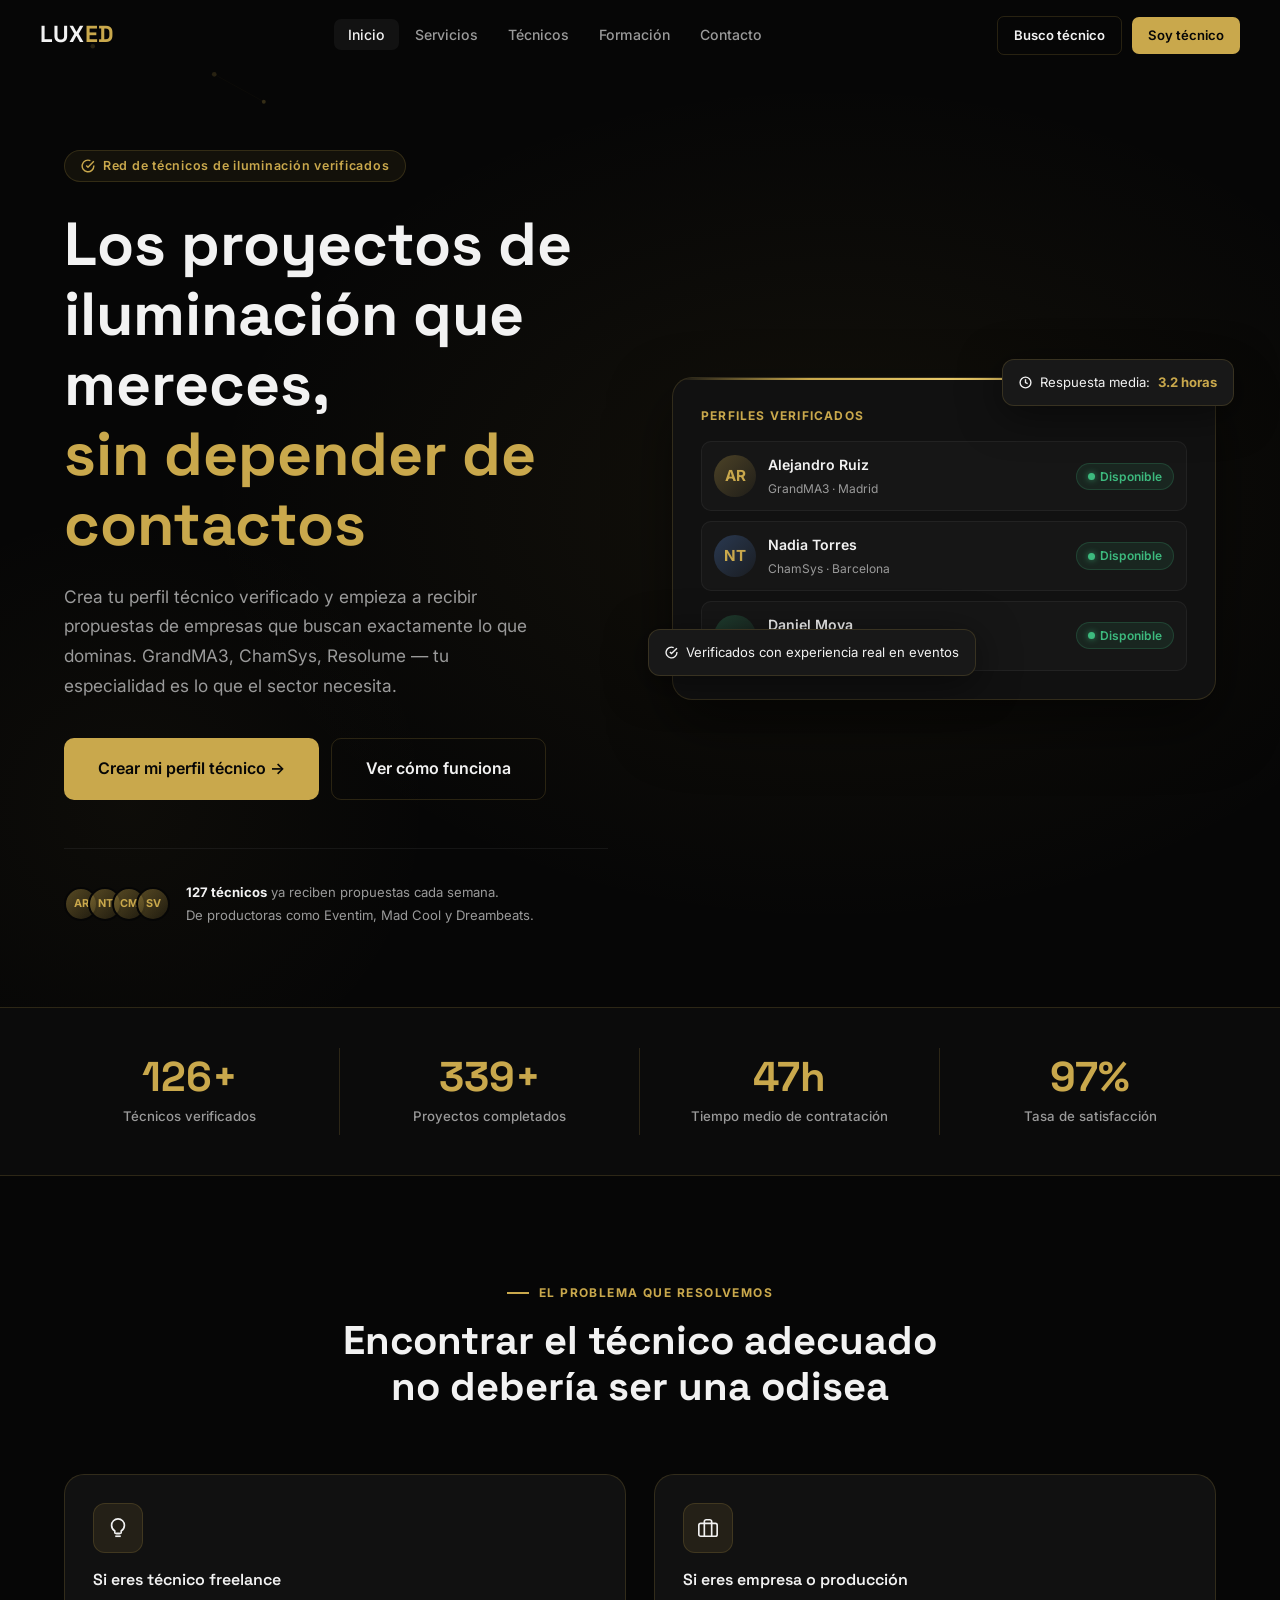
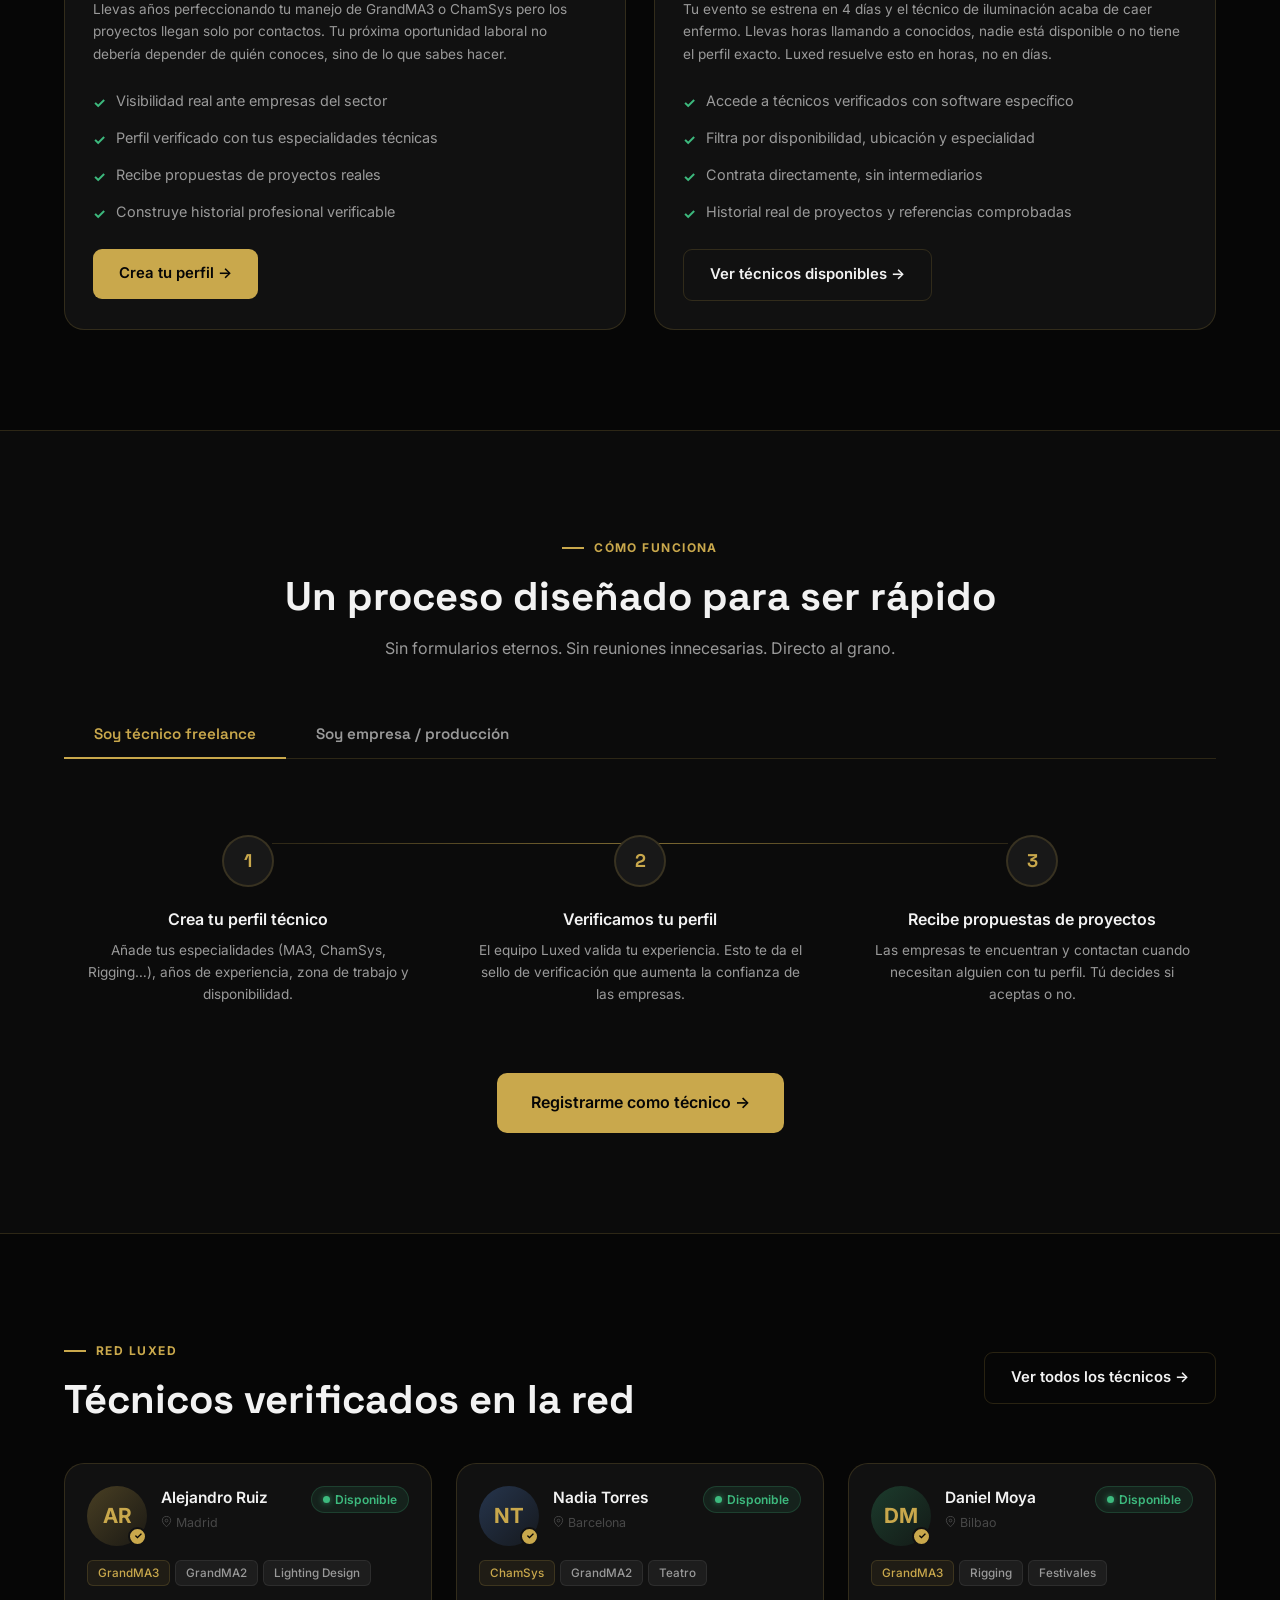
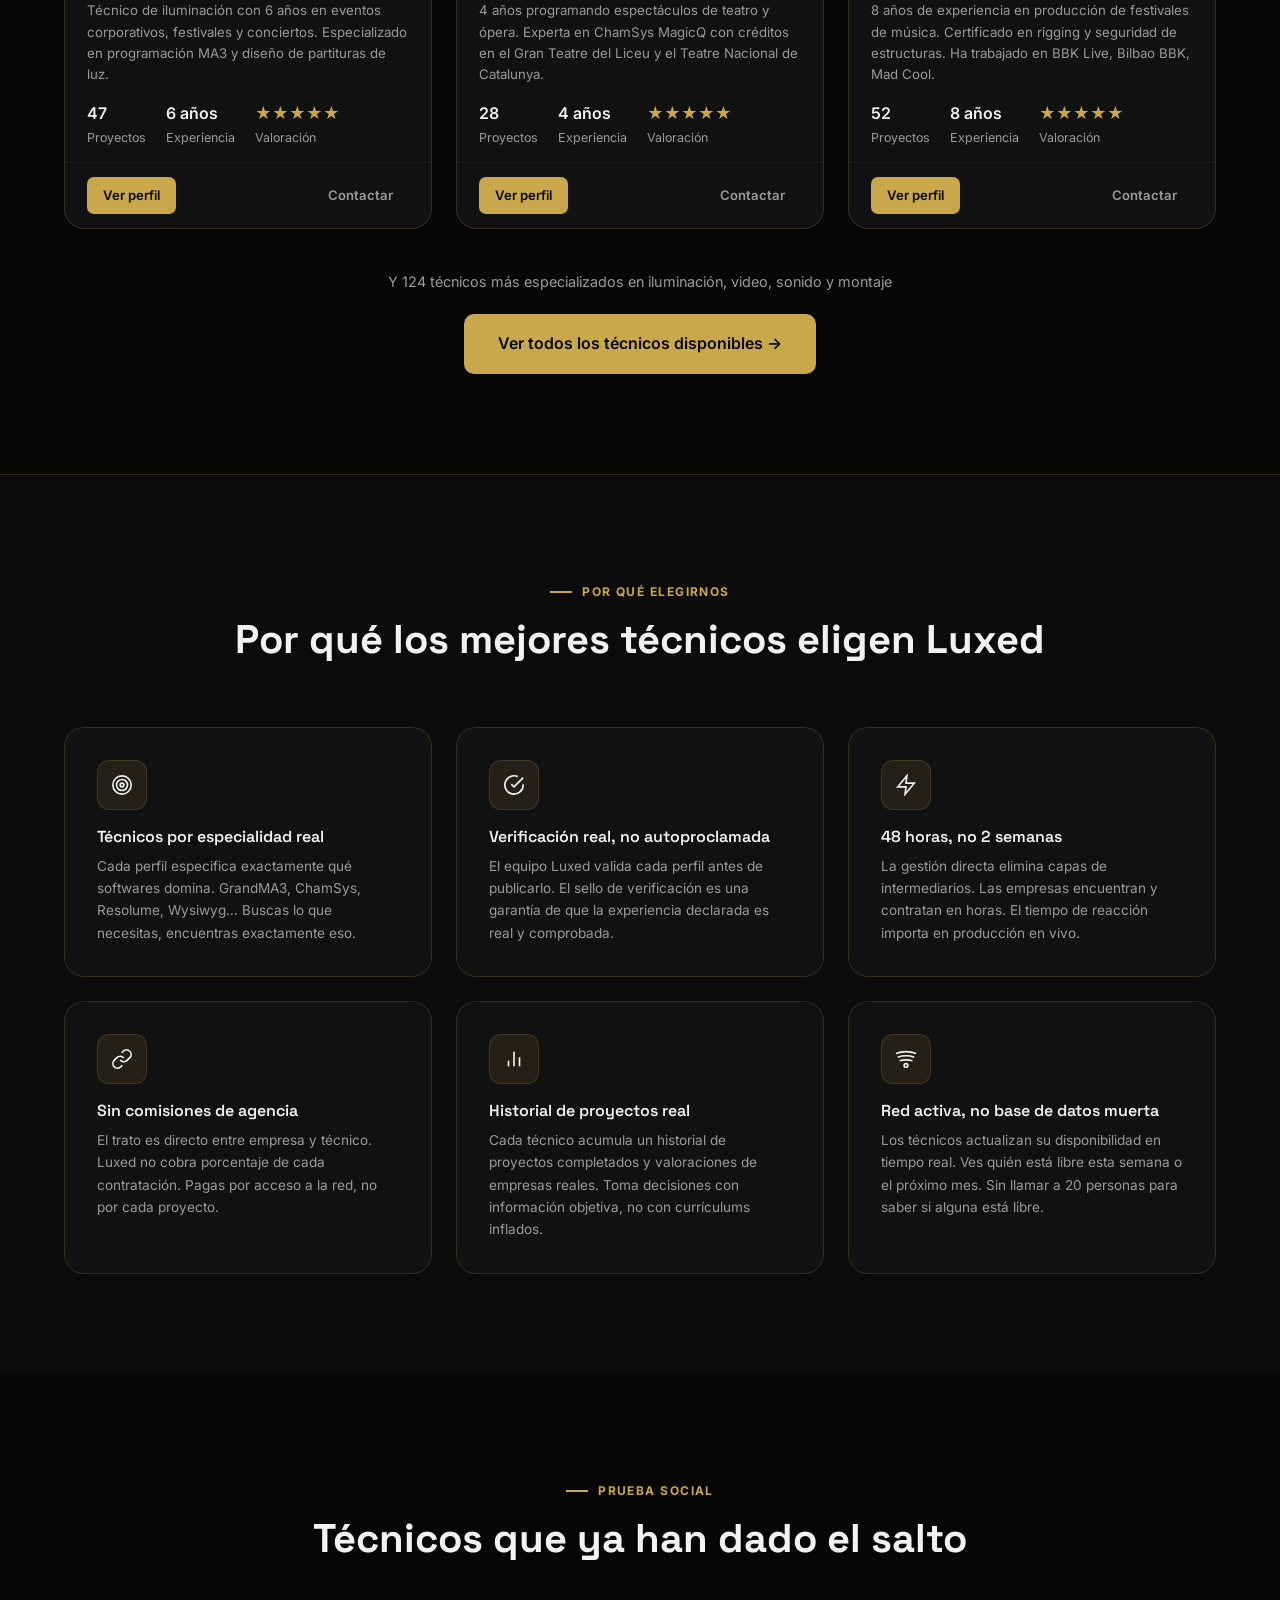
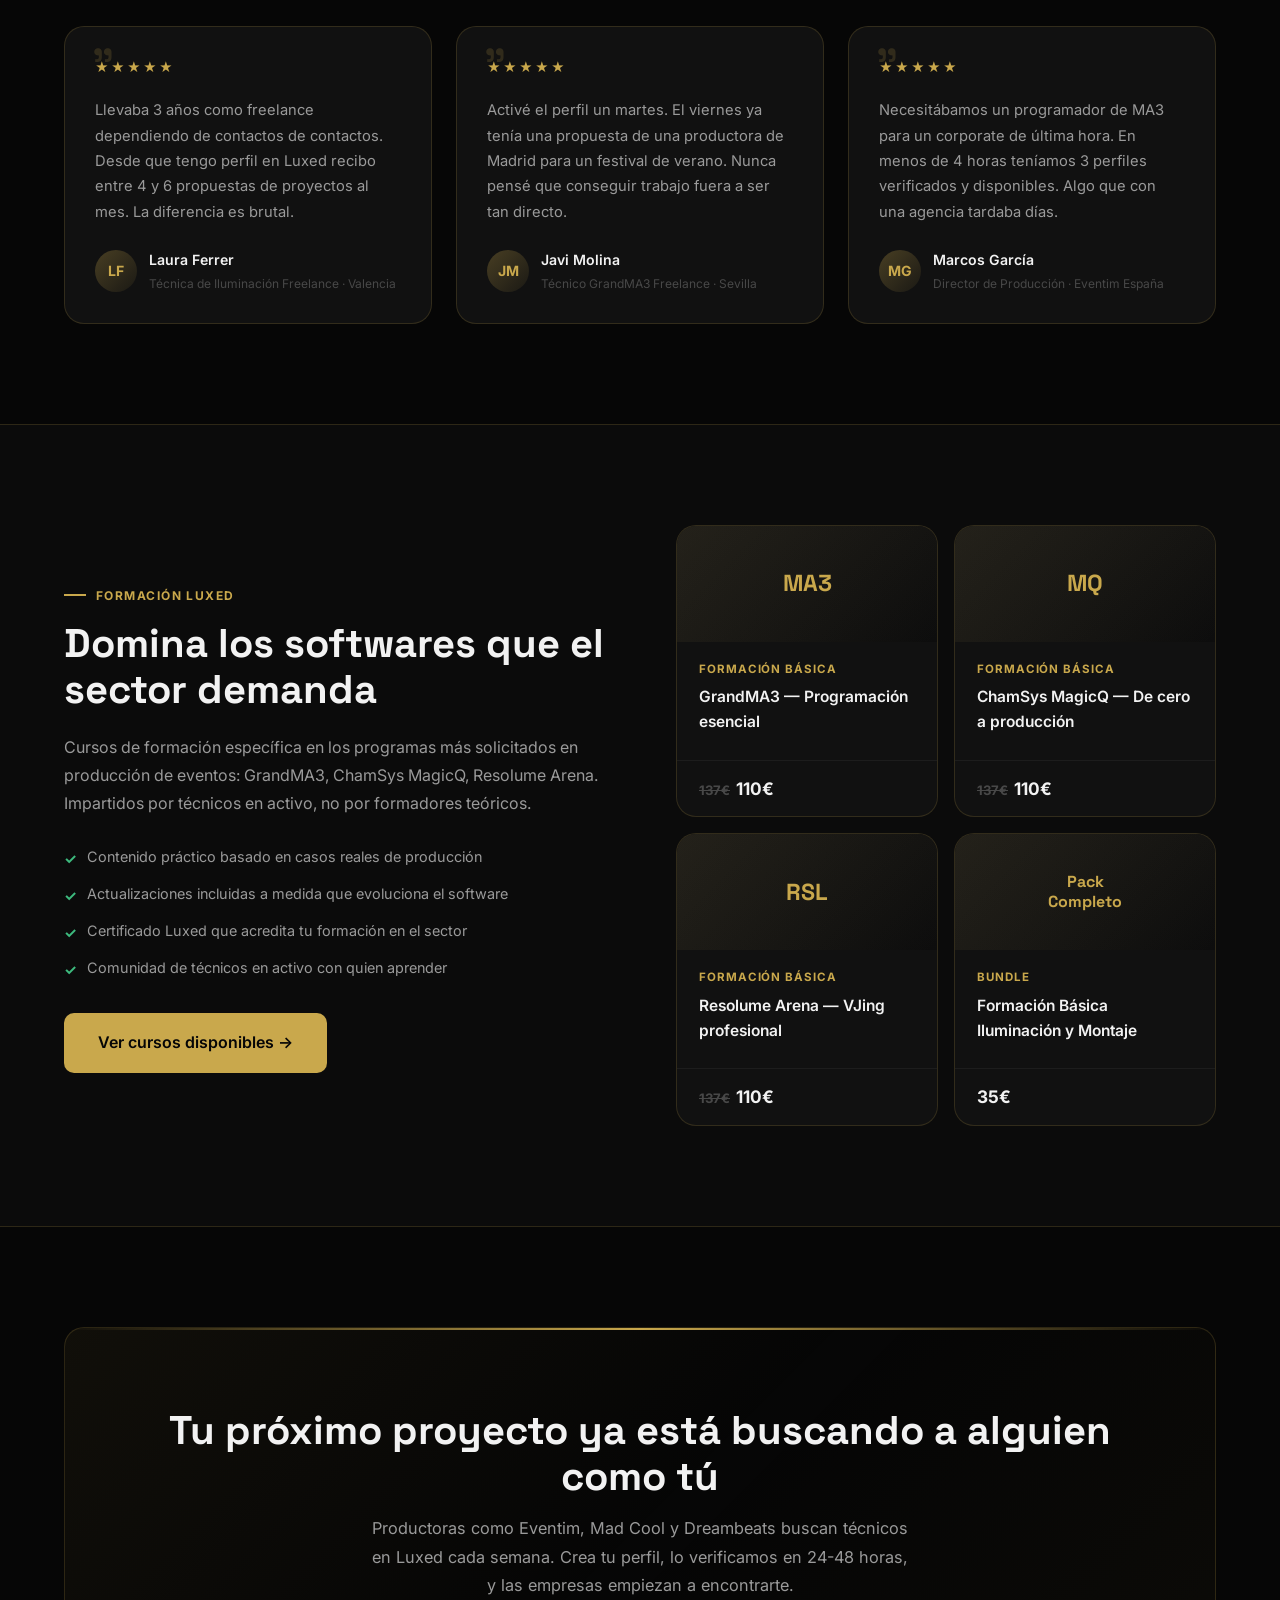
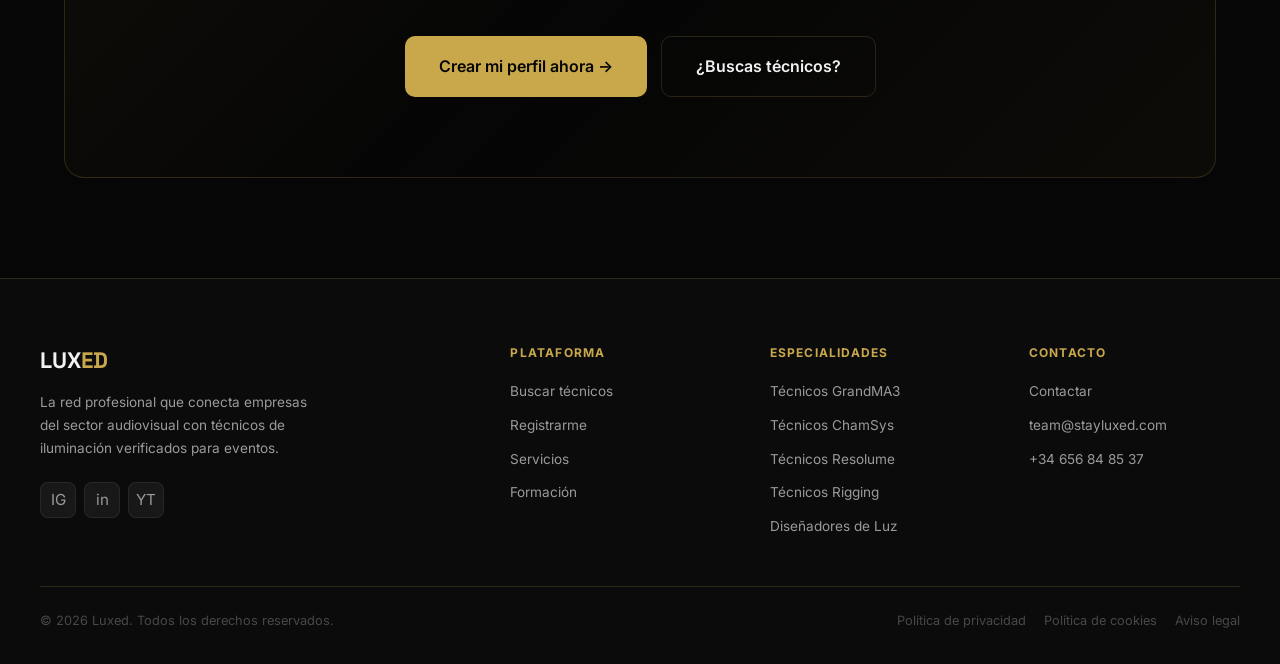
==== index.html @ 5030aaf1 "Add files via upload" ====
<!DOCTYPE html>
<html lang="es">
<head>
  <meta charset="UTF-8">
  <meta name="viewport" content="width=device-width, initial-scale=1.0">
  <title>Luxed — Red de Técnicos de Iluminación Verificados para Eventos</title>
  <meta name="description" content="Conectamos empresas del sector audiovisual con técnicos de iluminación verificados. Contratación directa, sin intermediarios, en menos de 48 horas.">
  <meta name="keywords" content="técnicos iluminación eventos, contratación técnicos audiovisuales, red técnicos freelance, producción técnica eventos, GrandMA3, ChamSys, Resolume">
  <link rel="preconnect" href="https://fonts.googleapis.com">
  <link rel="preconnect" href="https://fonts.gstatic.com" crossorigin>
  <link href="https://fonts.googleapis.com/css2?family=Inter:wght@400;500;600&family=Space+Grotesk:wght@500;600;700&display=swap" rel="stylesheet">
  <link rel="stylesheet" href="css/main.css">
</head>
<body>

<!-- ═══ NAV ═══════════════════════════════════════════════ -->
<nav class="nav" role="navigation" aria-label="Navegación principal">
  <div class="nav-inner">
    <a href="index.html" class="nav-logo">LUX<span>ED</span></a>
    <ul class="nav-links">
      <li><a href="index.html">Inicio</a></li>
      <li><a href="servicios.html">Servicios</a></li>
      <li><a href="tecnicos.html">Técnicos</a></li>
      <li><a href="formacion.html">Formación</a></li>
      <li><a href="contacto.html">Contacto</a></li>
    </ul>
    <div class="nav-actions">
      <a href="tecnicos.html" class="btn btn-outline btn-sm">Busco técnico</a>
      <a href="registro.html" class="btn btn-primary btn-sm">Soy técnico</a>
    </div>
    <button class="nav-mobile-btn" aria-label="Abrir menú" aria-expanded="false">
      <span></span><span></span><span></span>
    </button>
  </div>
  <div class="nav-mobile" role="dialog" aria-label="Menú móvil">
    <ul>
      <li><a href="index.html">Inicio</a></li>
      <li><a href="servicios.html">Servicios</a></li>
      <li><a href="tecnicos.html">Técnicos</a></li>
      <li><a href="formacion.html">Formación</a></li>
      <li><a href="contacto.html">Contacto</a></li>
    </ul>
    <div class="nav-mobile-actions">
      <a href="tecnicos.html" class="btn btn-outline">Busco técnico</a>
      <a href="registro.html" class="btn btn-primary">Soy técnico</a>
    </div>
  </div>
</nav>

<!-- ═══ HERO ═══════════════════════════════════════════════ -->
<section class="hero" aria-label="Presentación">
  <div class="hero-bg"></div>
  <canvas id="hero-canvas" aria-hidden="true"></canvas>

  <div class="hero-content">
    <!-- Left -->
    <div class="hero-left">
      <div class="hero-eyebrow">
        <svg width="14" height="14" viewBox="0 0 24 24" fill="none" stroke="currentColor" stroke-width="2.5" aria-hidden="true"><path d="M22 11.08V12a10 10 0 1 1-5.93-9.14"/><polyline points="22 4 12 14.01 9 11.01"/></svg>
        Red de técnicos de iluminación verificados
      </div>

      <h1 class="hero-title">
        Los proyectos de iluminación que mereces,<br><em>sin depender de contactos</em>
      </h1>

      <p class="hero-subtitle">
        Crea tu perfil técnico verificado y empieza a recibir propuestas de empresas que buscan exactamente lo que dominas. GrandMA3, ChamSys, Resolume — tu especialidad es lo que el sector necesita.
      </p>

      <div class="hero-ctas">
        <a href="registro.html" class="btn btn-primary btn-lg">Crear mi perfil técnico →</a>
        <a href="#como-funciona" class="btn btn-outline btn-lg">Ver cómo funciona</a>
      </div>

      <div class="hero-proof">
        <div class="hero-avatars">
          <div class="av">AR</div>
          <div class="av">NT</div>
          <div class="av">CM</div>
          <div class="av">SV</div>
        </div>
        <p class="hero-proof-text">
          <strong>127 técnicos</strong> ya reciben propuestas cada semana.<br>
          De productoras como Eventim, Mad Cool y Dreambeats.
        </p>
      </div>
    </div>

    <!-- Right -->
    <div class="hero-visual">
      <div class="hero-card">
        <div class="hero-card-title">Perfiles verificados</div>

        <div class="tech-mini">
          <div class="tech-mini-av av-gold">AR</div>
          <div class="tech-mini-info">
            <div class="tech-mini-name">Alejandro Ruiz</div>
            <div class="tech-mini-spec">GrandMA3 · Madrid</div>
          </div>
          <span class="badge badge-success"><span class="dot dot-green"></span>Disponible</span>
        </div>

        <div class="tech-mini">
          <div class="tech-mini-av av-blue">NT</div>
          <div class="tech-mini-info">
            <div class="tech-mini-name">Nadia Torres</div>
            <div class="tech-mini-spec">ChamSys · Barcelona</div>
          </div>
          <span class="badge badge-success"><span class="dot dot-green"></span>Disponible</span>
        </div>

        <div class="tech-mini">
          <div class="tech-mini-av av-green">DM</div>
          <div class="tech-mini-info">
            <div class="tech-mini-name">Daniel Moya</div>
            <div class="tech-mini-spec">MA3 · Rigging · Bilbao</div>
          </div>
          <span class="badge badge-success"><span class="dot dot-green"></span>Disponible</span>
        </div>
      </div>

      <div class="hero-floating hero-floating-1">
        <svg width="13" height="13" viewBox="0 0 24 24" fill="none" stroke="currentColor" stroke-width="2.5" aria-hidden="true"><circle cx="12" cy="12" r="10"/><polyline points="12 6 12 12 16 14"/></svg>
        Respuesta media: <strong style="color:var(--gold)">3.2 horas</strong>
      </div>
      <div class="hero-floating hero-floating-2">
        <svg width="13" height="13" viewBox="0 0 24 24" fill="none" stroke="currentColor" stroke-width="2.5" aria-hidden="true"><path d="M22 11.08V12a10 10 0 1 1-5.93-9.14"/><polyline points="22 4 12 14.01 9 11.01"/></svg>
        Verificados con experiencia real en eventos
      </div>
    </div>
  </div>
</section>

<!-- ═══ STATS ══════════════════════════════════════════════ -->
<section class="stats-bar" aria-label="Métricas">
  <div class="stats-grid">
    <div class="stat-item fade-up">
      <div class="stat-number" data-target="127" data-suffix="+">0</div>
      <div class="stat-label">Técnicos verificados</div>
    </div>
    <div class="stat-item fade-up fade-up-d1">
      <div class="stat-number" data-target="340" data-suffix="+">0</div>
      <div class="stat-label">Proyectos completados</div>
    </div>
    <div class="stat-item fade-up fade-up-d2">
      <div class="stat-number" data-target="48" data-suffix="h">0</div>
      <div class="stat-label">Tiempo medio de contratación</div>
    </div>
    <div class="stat-item fade-up fade-up-d3">
      <div class="stat-number" data-target="98" data-suffix="%">0</div>
      <div class="stat-label">Tasa de satisfacción</div>
    </div>
  </div>
</section>

<!-- ═══ PROBLEMA / SOLUCIÓN ════════════════════════════════ -->
<section class="section" aria-labelledby="problema-title">
  <div class="container">
    <div class="text-center mb-64 fade-up">
      <div class="section-label">El problema que resolvemos</div>
      <h2 id="problema-title">Encontrar el técnico adecuado<br>no debería ser una odisea</h2>
    </div>

    <div class="grid-2">
      <div class="card fade-up">
        <div class="feature-icon"><svg width="22" height="22" viewBox="0 0 24 24" fill="none" stroke="currentColor" stroke-width="1.8" aria-hidden="true"><path d="M12 2a7 7 0 0 1 7 7c0 2.6-1.4 4.9-3.5 6.2V17a1 1 0 0 1-1 1h-5a1 1 0 0 1-1-1v-1.8C6.4 13.9 5 11.6 5 9a7 7 0 0 1 7-7z"/><line x1="9" y1="21" x2="15" y2="21"/><line x1="10" y1="18" x2="14" y2="18"/></svg></div>
        <h3 class="feature-title">Si eres técnico freelance</h3>
        <p class="feature-desc">Llevas años perfeccionando tu manejo de GrandMA3 o ChamSys pero los proyectos llegan solo por contactos. Tu próxima oportunidad laboral no debería depender de quién conoces, sino de lo que sabes hacer.</p>
        <div style="margin-top: 24px;">
          <ul class="list-check">
            <li>Visibilidad real ante empresas del sector</li>
            <li>Perfil verificado con tus especialidades técnicas</li>
            <li>Recibe propuestas de proyectos reales</li>
            <li>Construye historial profesional verificable</li>
          </ul>
        </div>
        <a href="registro.html" class="btn btn-primary mt-24">Crea tu perfil →</a>
      </div>

      <div class="card fade-up fade-up-d2">
        <div class="feature-icon"><svg width="22" height="22" viewBox="0 0 24 24" fill="none" stroke="currentColor" stroke-width="1.8" aria-hidden="true"><rect x="2" y="7" width="20" height="14" rx="2"/><path d="M16 21V5a2 2 0 0 0-2-2h-4a2 2 0 0 0-2 2v16"/></svg></div>
        <h3 class="feature-title">Si eres empresa o producción</h3>
        <p class="feature-desc">Tu evento se estrena en 4 días y el técnico de iluminación acaba de caer enfermo. Llevas horas llamando a conocidos, nadie está disponible o no tiene el perfil exacto. Luxed resuelve esto en horas, no en días.</p>
        <div style="margin-top: 24px;">
          <ul class="list-check">
            <li>Accede a técnicos verificados con software específico</li>
            <li>Filtra por disponibilidad, ubicación y especialidad</li>
            <li>Contrata directamente, sin intermediarios</li>
            <li>Historial real de proyectos y referencias comprobadas</li>
          </ul>
        </div>
        <a href="tecnicos.html" class="btn btn-outline mt-24">Ver técnicos disponibles →</a>
      </div>
    </div>
  </div>
</section>

<!-- ═══ HOW IT WORKS ════════════════════════════════════════ -->
<section id="como-funciona" class="section" style="background: var(--bg-2); border-top: 1px solid var(--gold-border); border-bottom: 1px solid var(--gold-border);" aria-labelledby="how-title">
  <div class="container">
    <div class="text-center mb-48 fade-up">
      <div class="section-label">Cómo funciona</div>
      <h2 id="how-title">Un proceso diseñado para ser rápido</h2>
      <p style="max-width: 520px; margin: 14px auto 0;">Sin formularios eternos. Sin reuniones innecesarias. Directo al grano.</p>
    </div>

    <div data-tabs>
      <div class="tabs-row">
        <button class="tab-btn active" data-tab="tecnico">Soy técnico freelance</button>
        <button class="tab-btn" data-tab="empresa">Soy empresa / producción</button>
      </div>

      <div class="tab-panel" data-panel="empresa">
        <div class="steps">
          <div class="step fade-up">
            <div class="step-num">1</div>
            <div class="step-title">Describe tu proyecto</div>
            <p class="step-desc">Indica qué tipo de evento, fechas, softwares necesarios y ubicación. Tardas menos de 3 minutos.</p>
          </div>
          <div class="step fade-up fade-up-d1">
            <div class="step-num">2</div>
            <div class="step-title">Recibe perfiles verificados</div>
            <p class="step-desc">Te mostramos técnicos disponibles que encajan exactamente. Ves su historial, especialidades y referencias reales.</p>
          </div>
          <div class="step fade-up fade-up-d2">
            <div class="step-num">3</div>
            <div class="step-title">Contrata directamente</div>
            <p class="step-desc">Contactas directamente con el técnico. Sin comisiones ocultas, sin agencia de por medio. Acuerdo 100% entre partes.</p>
          </div>
        </div>
        <div class="text-center mt-40">
          <a href="tecnicos.html" class="btn btn-primary btn-lg">Buscar técnicos ahora →</a>
        </div>
      </div>

      <div class="tab-panel active" data-panel="tecnico">
        <div class="steps">
          <div class="step fade-up">
            <div class="step-num">1</div>
            <div class="step-title">Crea tu perfil técnico</div>
            <p class="step-desc">Añade tus especialidades (MA3, ChamSys, Rigging…), años de experiencia, zona de trabajo y disponibilidad.</p>
          </div>
          <div class="step fade-up fade-up-d1">
            <div class="step-num">2</div>
            <div class="step-title">Verificamos tu perfil</div>
            <p class="step-desc">El equipo Luxed valida tu experiencia. Esto te da el sello de verificación que aumenta la confianza de las empresas.</p>
          </div>
          <div class="step fade-up fade-up-d2">
            <div class="step-num">3</div>
            <div class="step-title">Recibe propuestas de proyectos</div>
            <p class="step-desc">Las empresas te encuentran y contactan cuando necesitan alguien con tu perfil. Tú decides si aceptas o no.</p>
          </div>
        </div>
        <div class="text-center mt-40">
          <a href="registro.html" class="btn btn-primary btn-lg">Registrarme como técnico →</a>
        </div>
      </div>
    </div>
  </div>
</section>

<!-- ═══ TÉCNICOS DESTACADOS ════════════════════════════════ -->
<section class="section" aria-labelledby="tecnicos-title">
  <div class="container">
    <div class="flex-between mb-40 fade-up" style="flex-wrap: wrap; gap: 16px;">
      <div>
        <div class="section-label">Red Luxed</div>
        <h2 id="tecnicos-title">Técnicos verificados en la red</h2>
      </div>
      <a href="tecnicos.html" class="btn btn-outline">Ver todos los técnicos →</a>
    </div>

    <div class="tech-cards-grid">

      <!-- Card 1 -->
      <article class="tech-card fade-up" data-tech-card data-name="Alejandro Ruiz" data-skills="grandma3 grandma2 iluminación" data-avail="disponible" data-location="madrid">
        <div class="tech-card-head">
          <div class="tech-av tech-av-gold">
            AR
            <span class="verified" title="Verificado por Luxed">✓</span>
          </div>
          <div class="tech-meta">
            <div class="tech-name">Alejandro Ruiz</div>
            <div class="tech-location"><svg width="11" height="11" viewBox="0 0 24 24" fill="none" stroke="currentColor" stroke-width="2" aria-hidden="true"><path d="M21 10c0 7-9 13-9 13s-9-6-9-13a9 9 0 0 1 18 0z"/><circle cx="12" cy="10" r="3"/></svg> Madrid</div>
          </div>
          <span class="badge badge-success"><span class="dot dot-green"></span>Disponible</span>
        </div>
        <div class="tech-card-body">
          <div class="tech-tags">
            <span class="tag tag-gold">GrandMA3</span>
            <span class="tag">GrandMA2</span>
            <span class="tag">Lighting Design</span>
          </div>
          <p class="tech-bio">Técnico de iluminación con 6 años en eventos corporativos, festivales y conciertos. Especializado en programación MA3 y diseño de partituras de luz.</p>
          <div class="tech-stats">
            <div class="tstat"><strong>47</strong>Proyectos</div>
            <div class="tstat"><strong>6 años</strong>Experiencia</div>
            <div class="tstat">
              <strong style="display:flex; align-items:center; gap:3px; color: var(--gold)">
                ★★★★★
              </strong>
              Valoración
            </div>
          </div>
        </div>
        <div class="tech-card-foot">
          <a href="tecnicos.html#perfil-alejandro" class="btn btn-primary btn-sm">Ver perfil</a>
          <a href="contacto.html" class="btn btn-ghost btn-sm">Contactar</a>
        </div>
      </article>

      <!-- Card 2 -->
      <article class="tech-card fade-up fade-up-d1" data-tech-card data-name="Nadia Torres" data-skills="chamsys grandma2 programación" data-avail="disponible" data-location="barcelona">
        <div class="tech-card-head">
          <div class="tech-av tech-av-blue">
            NT
            <span class="verified" title="Verificado por Luxed">✓</span>
          </div>
          <div class="tech-meta">
            <div class="tech-name">Nadia Torres</div>
            <div class="tech-location"><svg width="11" height="11" viewBox="0 0 24 24" fill="none" stroke="currentColor" stroke-width="2" aria-hidden="true"><path d="M21 10c0 7-9 13-9 13s-9-6-9-13a9 9 0 0 1 18 0z"/><circle cx="12" cy="10" r="3"/></svg> Barcelona</div>
          </div>
          <span class="badge badge-success"><span class="dot dot-green"></span>Disponible</span>
        </div>
        <div class="tech-card-body">
          <div class="tech-tags">
            <span class="tag tag-gold">ChamSys</span>
            <span class="tag">GrandMA2</span>
            <span class="tag">Teatro</span>
          </div>
          <p class="tech-bio">4 años programando espectáculos de teatro y ópera. Experta en ChamSys MagicQ con créditos en el Gran Teatre del Liceu y el Teatre Nacional de Catalunya.</p>
          <div class="tech-stats">
            <div class="tstat"><strong>28</strong>Proyectos</div>
            <div class="tstat"><strong>4 años</strong>Experiencia</div>
            <div class="tstat"><strong style="color:var(--gold)">★★★★★</strong>Valoración</div>
          </div>
        </div>
        <div class="tech-card-foot">
          <a href="tecnicos.html" class="btn btn-primary btn-sm">Ver perfil</a>
          <a href="contacto.html" class="btn btn-ghost btn-sm">Contactar</a>
        </div>
      </article>

      <!-- Card 3 -->
      <article class="tech-card fade-up fade-up-d2" data-tech-card data-name="Daniel Moya" data-skills="grandma3 rigging estructuras" data-avail="disponible" data-location="bilbao">
        <div class="tech-card-head">
          <div class="tech-av tech-av-green">
            DM
            <span class="verified" title="Verificado por Luxed">✓</span>
          </div>
          <div class="tech-meta">
            <div class="tech-name">Daniel Moya</div>
            <div class="tech-location"><svg width="11" height="11" viewBox="0 0 24 24" fill="none" stroke="currentColor" stroke-width="2" aria-hidden="true"><path d="M21 10c0 7-9 13-9 13s-9-6-9-13a9 9 0 0 1 18 0z"/><circle cx="12" cy="10" r="3"/></svg> Bilbao</div>
          </div>
          <span class="badge badge-success"><span class="dot dot-green"></span>Disponible</span>
        </div>
        <div class="tech-card-body">
          <div class="tech-tags">
            <span class="tag tag-gold">GrandMA3</span>
            <span class="tag">Rigging</span>
            <span class="tag">Festivales</span>
          </div>
          <p class="tech-bio">8 años de experiencia en producción de festivales de música. Certificado en rigging y seguridad de estructuras. Ha trabajado en BBK Live, Bilbao BBK, Mad Cool.</p>
          <div class="tech-stats">
            <div class="tstat"><strong>52</strong>Proyectos</div>
            <div class="tstat"><strong>8 años</strong>Experiencia</div>
            <div class="tstat"><strong style="color:var(--gold)">★★★★★</strong>Valoración</div>
          </div>
        </div>
        <div class="tech-card-foot">
          <a href="tecnicos.html" class="btn btn-primary btn-sm">Ver perfil</a>
          <a href="contacto.html" class="btn btn-ghost btn-sm">Contactar</a>
        </div>
      </article>

    </div>

    <div class="text-center mt-40 fade-up">
      <p style="margin-bottom: 20px; font-size: 0.9rem;">Y 124 técnicos más especializados en iluminación, video, sonido y montaje</p>
      <a href="tecnicos.html" class="btn btn-primary btn-lg">Ver todos los técnicos disponibles →</a>
    </div>
  </div>
</section>

<!-- ═══ FEATURES / POR QUÉ LUXED ══════════════════════════ -->
<section class="section" style="background: var(--bg-2); border-top: 1px solid var(--gold-border);" aria-labelledby="features-title">
  <div class="container">
    <div class="text-center mb-64 fade-up">
      <div class="section-label">Por qué elegirnos</div>
      <h2 id="features-title">Por qué los mejores técnicos eligen Luxed</h2>
    </div>

    <div class="grid-3">
      <div class="feature-card fade-up">
        <div class="feature-icon"><svg width="22" height="22" viewBox="0 0 24 24" fill="none" stroke="currentColor" stroke-width="1.8" aria-hidden="true"><circle cx="12" cy="12" r="10"/><circle cx="12" cy="12" r="6"/><circle cx="12" cy="12" r="2"/></svg></div>
        <h3 class="feature-title">Técnicos por especialidad real</h3>
        <p class="feature-desc">Cada perfil especifica exactamente qué softwares domina. GrandMA3, ChamSys, Resolume, Wysiwyg… Buscas lo que necesitas, encuentras exactamente eso.</p>
      </div>

      <div class="feature-card fade-up fade-up-d1">
        <div class="feature-icon"><svg width="22" height="22" viewBox="0 0 24 24" fill="none" stroke="currentColor" stroke-width="1.8" aria-hidden="true"><path d="M22 11.08V12a10 10 0 1 1-5.93-9.14"/><polyline points="22 4 12 14.01 9 11.01"/></svg></div>
        <h3 class="feature-title">Verificación real, no autoproclamada</h3>
        <p class="feature-desc">El equipo Luxed valida cada perfil antes de publicarlo. El sello de verificación es una garantía de que la experiencia declarada es real y comprobada.</p>
      </div>

      <div class="feature-card fade-up fade-up-d2">
        <div class="feature-icon"><svg width="22" height="22" viewBox="0 0 24 24" fill="none" stroke="currentColor" stroke-width="1.8" aria-hidden="true"><polygon points="13 2 3 14 12 14 11 22 21 10 12 10 13 2"/></svg></div>
        <h3 class="feature-title">48 horas, no 2 semanas</h3>
        <p class="feature-desc">La gestión directa elimina capas de intermediarios. Las empresas encuentran y contratan en horas. El tiempo de reacción importa en producción en vivo.</p>
      </div>

      <div class="feature-card fade-up">
        <div class="feature-icon"><svg width="22" height="22" viewBox="0 0 24 24" fill="none" stroke="currentColor" stroke-width="1.8" aria-hidden="true"><path d="M10 13a5 5 0 0 0 7.54.54l3-3a5 5 0 0 0-7.07-7.07l-1.72 1.71"/><path d="M14 11a5 5 0 0 0-7.54-.54l-3 3a5 5 0 0 0 7.07 7.07l1.71-1.71"/></svg></div>
        <h3 class="feature-title">Sin comisiones de agencia</h3>
        <p class="feature-desc">El trato es directo entre empresa y técnico. Luxed no cobra porcentaje de cada contratación. Pagas por acceso a la red, no por cada proyecto.</p>
      </div>

      <div class="feature-card fade-up fade-up-d1">
        <div class="feature-icon"><svg width="22" height="22" viewBox="0 0 24 24" fill="none" stroke="currentColor" stroke-width="1.8" aria-hidden="true"><line x1="18" y1="20" x2="18" y2="10"/><line x1="12" y1="20" x2="12" y2="4"/><line x1="6" y1="20" x2="6" y2="14"/></svg></div>
        <h3 class="feature-title">Historial de proyectos real</h3>
        <p class="feature-desc">Cada técnico acumula un historial de proyectos completados y valoraciones de empresas reales. Toma decisiones con información objetiva, no con currículums inflados.</p>
      </div>

      <div class="feature-card fade-up fade-up-d2">
        <div class="feature-icon"><svg width="22" height="22" viewBox="0 0 24 24" fill="none" stroke="currentColor" stroke-width="1.8" aria-hidden="true"><path d="M1 6c0 0 5-2 11-2s11 2 11 2"/><path d="M3 10s4-1.5 9-1.5S21 10 21 10"/><path d="M5 14s3-1 7-1 7 1 7 1"/><circle cx="12" cy="19" r="2"/></svg></div>
        <h3 class="feature-title">Red activa, no base de datos muerta</h3>
        <p class="feature-desc">Los técnicos actualizan su disponibilidad en tiempo real. Ves quién está libre esta semana o el próximo mes. Sin llamar a 20 personas para saber si alguna está libre.</p>
      </div>
    </div>
  </div>
</section>

<!-- ═══ TESTIMONIALS ════════════════════════════════════════ -->
<section class="section" aria-labelledby="testimonials-title">
  <div class="container">
    <div class="text-center mb-64 fade-up">
      <div class="section-label">Prueba social</div>
      <h2 id="testimonials-title">Técnicos que ya han dado el salto</h2>
    </div>

    <div class="grid-3">
      <div class="testimonial-card fade-up">
        <div class="stars">
          <span class="star">★</span><span class="star">★</span><span class="star">★</span><span class="star">★</span><span class="star">★</span>
        </div>
        <p class="testimonial-text">Llevaba 3 años como freelance dependiendo de contactos de contactos. Desde que tengo perfil en Luxed recibo entre 4 y 6 propuestas de proyectos al mes. La diferencia es brutal.</p>
        <div class="testimonial-author">
          <div class="testi-av">LF</div>
          <div>
            <div class="testi-name">Laura Ferrer</div>
            <div class="testi-role">Técnica de Iluminación Freelance · Valencia</div>
          </div>
        </div>
      </div>

      <div class="testimonial-card fade-up fade-up-d1">
        <div class="stars">
          <span class="star">★</span><span class="star">★</span><span class="star">★</span><span class="star">★</span><span class="star">★</span>
        </div>
        <p class="testimonial-text">Activé el perfil un martes. El viernes ya tenía una propuesta de una productora de Madrid para un festival de verano. Nunca pensé que conseguir trabajo fuera a ser tan directo.</p>
        <div class="testimonial-author">
          <div class="testi-av">JM</div>
          <div>
            <div class="testi-name">Javi Molina</div>
            <div class="testi-role">Técnico GrandMA3 Freelance · Sevilla</div>
          </div>
        </div>
      </div>

      <div class="testimonial-card fade-up fade-up-d2">
        <div class="stars">
          <span class="star">★</span><span class="star">★</span><span class="star">★</span><span class="star">★</span><span class="star">★</span>
        </div>
        <p class="testimonial-text">Necesitábamos un programador de MA3 para un corporate de última hora. En menos de 4 horas teníamos 3 perfiles verificados y disponibles. Algo que con una agencia tardaba días.</p>
        <div class="testimonial-author">
          <div class="testi-av">MG</div>
          <div>
            <div class="testi-name">Marcos García</div>
            <div class="testi-role">Director de Producción · Eventim España</div>
          </div>
        </div>
      </div>
    </div>
  </div>
</section>

<!-- ═══ TRAINING TEASER ════════════════════════════════════ -->
<section class="section" style="background: var(--bg-2); border-top: 1px solid var(--gold-border); border-bottom: 1px solid var(--gold-border);" aria-labelledby="formacion-title">
  <div class="container">
    <div class="two-col">
      <div class="fade-up">
        <div class="section-label">Formación Luxed</div>
        <h2 id="formacion-title">Domina los softwares que el sector demanda</h2>
        <p style="margin: 20px 0 28px;">Cursos de formación específica en los programas más solicitados en producción de eventos: GrandMA3, ChamSys MagicQ, Resolume Arena. Impartidos por técnicos en activo, no por formadores teóricos.</p>
        <ul class="list-check" style="margin-bottom: 32px;">
          <li>Contenido práctico basado en casos reales de producción</li>
          <li>Actualizaciones incluidas a medida que evoluciona el software</li>
          <li>Certificado Luxed que acredita tu formación en el sector</li>
          <li>Comunidad de técnicos en activo con quien aprender</li>
        </ul>
        <a href="formacion.html" class="btn btn-primary btn-lg">Ver cursos disponibles →</a>
      </div>

      <div class="fade-up fade-up-d2">
        <div class="grid-2" style="gap: 16px;">
          <div class="course-card">
            <div class="course-thumb">
              <div class="course-software">MA3</div>
            </div>
            <div class="course-body">
              <div class="course-cat">Formación básica</div>
              <div class="course-title">GrandMA3 — Programación esencial</div>
            </div>
            <div class="course-foot">
              <div class="course-price"><span class="course-price-old">137€</span>110€</div>
            </div>
          </div>

          <div class="course-card">
            <div class="course-thumb">
              <div class="course-software">MQ</div>
            </div>
            <div class="course-body">
              <div class="course-cat">Formación básica</div>
              <div class="course-title">ChamSys MagicQ — De cero a producción</div>
            </div>
            <div class="course-foot">
              <div class="course-price"><span class="course-price-old">137€</span>110€</div>
            </div>
          </div>

          <div class="course-card">
            <div class="course-thumb">
              <div class="course-software">RSL</div>
            </div>
            <div class="course-body">
              <div class="course-cat">Formación básica</div>
              <div class="course-title">Resolume Arena — VJing profesional</div>
            </div>
            <div class="course-foot">
              <div class="course-price"><span class="course-price-old">137€</span>110€</div>
            </div>
          </div>

          <div class="course-card">
            <div class="course-thumb">
              <div class="course-software" style="font-size: 1rem; line-height: 1.3; text-align: center;">Pack<br>Completo</div>
            </div>
            <div class="course-body">
              <div class="course-cat">Bundle</div>
              <div class="course-title">Formación Básica Iluminación y Montaje</div>
            </div>
            <div class="course-foot">
              <div class="course-price">35€</div>
            </div>
          </div>
        </div>
      </div>
    </div>
  </div>
</section>

<!-- ═══ CTA FINAL ═══════════════════════════════════════════ -->
<section class="section">
  <div class="container">
    <div class="cta-box fade-up">
      <h2>Tu próximo proyecto ya está buscando a alguien como tú</h2>
      <p>Productoras como Eventim, Mad Cool y Dreambeats buscan técnicos en Luxed cada semana. Crea tu perfil, lo verificamos en 24-48 horas, y las empresas empiezan a encontrarte.</p>
      <div class="cta-btns">
        <a href="registro.html" class="btn btn-primary btn-lg">Crear mi perfil ahora →</a>
        <a href="tecnicos.html" class="btn btn-outline btn-lg">¿Buscas técnicos?</a>
      </div>
    </div>
  </div>
</section>

<!-- ═══ FOOTER ══════════════════════════════════════════════ -->
<footer class="footer" aria-label="Pie de página">
  <div class="footer-inner">
    <div class="footer-grid">
      <div class="footer-brand">
        <div class="footer-logo">LUX<span>ED</span></div>
        <p class="footer-desc">La red profesional que conecta empresas del sector audiovisual con técnicos de iluminación verificados para eventos.</p>
        <div class="footer-social">
          <a href="#" class="social-btn" aria-label="Instagram" title="Instagram">IG</a>
          <a href="#" class="social-btn" aria-label="LinkedIn" title="LinkedIn">in</a>
          <a href="#" class="social-btn" aria-label="YouTube" title="YouTube">YT</a>
        </div>
      </div>

      <div>
        <div class="footer-col-title">Plataforma</div>
        <ul class="footer-links">
          <li><a href="tecnicos.html">Buscar técnicos</a></li>
          <li><a href="registro.html">Registrarme</a></li>
          <li><a href="servicios.html">Servicios</a></li>
          <li><a href="formacion.html">Formación</a></li>
        </ul>
      </div>

      <div>
        <div class="footer-col-title">Especialidades</div>
        <ul class="footer-links">
          <li><a href="tecnicos.html?s=grandma3">Técnicos GrandMA3</a></li>
          <li><a href="tecnicos.html?s=chamsys">Técnicos ChamSys</a></li>
          <li><a href="tecnicos.html?s=resolume">Técnicos Resolume</a></li>
          <li><a href="tecnicos.html?s=rigging">Técnicos Rigging</a></li>
          <li><a href="tecnicos.html?s=diseño">Diseñadores de Luz</a></li>
        </ul>
      </div>

      <div>
        <div class="footer-col-title">Contacto</div>
        <ul class="footer-links">
          <li><a href="contacto.html">Contactar</a></li>
          <li><a href="mailto:team@stayluxed.com">team@stayluxed.com</a></li>
          <li><a href="tel:+34656848537">+34 656 84 85 37</a></li>
        </ul>
      </div>
    </div>

    <div class="footer-bottom">
      <div class="footer-copy">© 2026 Luxed. Todos los derechos reservados.</div>
      <div class="footer-legal">
        <a href="#">Política de privacidad</a>
        <a href="#">Política de cookies</a>
        <a href="#">Aviso legal</a>
      </div>
    </div>
  </div>
</footer>

<script src="js/main.js"></script>
</body>
</html>
---- css/main.css ----
/* ============================================================
   LUXED — REDESIGN 2026
   Pure CSS · No frameworks
   ============================================================ */

/* --- Reset & Base --- */
*, *::before, *::after { box-sizing: border-box; margin: 0; padding: 0; }
html { scroll-behavior: smooth; font-size: 16px; }
body {
  font-family: 'Inter', -apple-system, BlinkMacSystemFont, sans-serif;
  background: #060606;
  color: #F2F2F2;
  line-height: 1.6;
  overflow-x: hidden;
}
::-webkit-scrollbar { width: 5px; }
::-webkit-scrollbar-track { background: #060606; }
::-webkit-scrollbar-thumb { background: rgba(201,168,76,0.3); border-radius: 3px; }
::selection { background: rgba(201,168,76,0.2); color: #E8C96A; }

/* --- CSS Variables --- */
:root {
  --gold: #C9A84C;
  --gold-light: #E8C96A;
  --gold-dim: rgba(201,168,76,0.6);
  --gold-glow: rgba(201,168,76,0.10);
  --gold-border: rgba(201,168,76,0.18);
  --bg: #060606;
  --bg-2: #0b0b0b;
  --bg-card: #111111;
  --bg-elevated: #181818;
  --text: #F2F2F2;
  --text-2: #9A9A9A;
  --text-3: #484848;
  --success: #3DBA7E;
  --warning: #F5A623;
  --danger: #E05555;
  --radius: 12px;
  --radius-lg: 20px;
  --shadow: 0 8px 40px rgba(0,0,0,0.5);
  --shadow-gold: 0 8px 40px rgba(0,0,0,0.4), 0 0 0 1px rgba(201,168,76,0.12);
  --transition: 0.22s ease;
  --max-w: 1200px;
}

/* --- Typography --- */
h1, h2, h3, h4, h5 {
  font-family: 'Space Grotesk', 'Inter', sans-serif;
  font-weight: 700;
  line-height: 1.15;
  color: var(--text);
}
h1 { font-size: clamp(2.2rem, 5vw, 3.8rem); }
h2 { font-size: clamp(1.7rem, 3.5vw, 2.5rem); }
h3 { font-size: clamp(1.1rem, 2.5vw, 1.5rem); }
h4 { font-size: 1.05rem; }
p { color: var(--text-2); line-height: 1.75; }
a { color: inherit; text-decoration: none; }
img { max-width: 100%; display: block; }
strong { color: var(--text); }

/* --- Layout --- */
.container { max-width: var(--max-w); margin: 0 auto; padding: 0 24px; }
.section { padding: 100px 0; }
.section-sm { padding: 60px 0; }
.flex { display: flex; }
.flex-center { display: flex; align-items: center; justify-content: center; }
.flex-between { display: flex; align-items: center; justify-content: space-between; }
.gap-8 { gap: 8px; }
.gap-12 { gap: 12px; }
.gap-16 { gap: 16px; }
.gap-24 { gap: 24px; }
.text-center { text-align: center; }
.text-gold { color: var(--gold); }
.mt-8 { margin-top: 8px; }
.mt-16 { margin-top: 16px; }
.mt-24 { margin-top: 24px; }
.mt-40 { margin-top: 40px; }
.mb-8 { margin-bottom: 8px; }
.mb-16 { margin-bottom: 16px; }
.mb-24 { margin-bottom: 24px; }
.mb-40 { margin-bottom: 40px; }
.mb-48 { margin-bottom: 48px; }
.mb-64 { margin-bottom: 64px; }

.grid-2 { display: grid; grid-template-columns: 1fr 1fr; gap: 28px; }
.grid-3 { display: grid; grid-template-columns: repeat(3, 1fr); gap: 24px; }
.grid-4 { display: grid; grid-template-columns: repeat(4, 1fr); gap: 20px; }

/* --- Buttons --- */
.btn {
  display: inline-flex; align-items: center; gap: 8px;
  padding: 13px 26px; border-radius: 9px;
  font-family: 'Inter', sans-serif; font-size: 0.93rem; font-weight: 600;
  cursor: pointer; transition: all var(--transition); border: none;
  text-decoration: none; white-space: nowrap; position: relative;
}
.btn-primary { background: var(--gold); color: #060606; }
.btn-primary:hover { background: var(--gold-light); transform: translateY(-2px); box-shadow: 0 8px 24px rgba(201,168,76,0.28); }
.btn-outline { background: transparent; border: 1.5px solid var(--gold-border); color: var(--text); }
.btn-outline:hover { border-color: var(--gold); color: var(--gold); background: var(--gold-glow); }
.btn-ghost { background: transparent; color: var(--text-2); padding: 10px 14px; }
.btn-ghost:hover { color: var(--gold); }
.btn-danger { background: transparent; border: 1.5px solid rgba(224,85,85,0.3); color: #E05555; }
.btn-danger:hover { background: rgba(224,85,85,0.08); border-color: #E05555; }
.btn-lg { padding: 17px 34px; font-size: 1rem; border-radius: 10px; }
.btn-sm { padding: 8px 16px; font-size: 0.82rem; border-radius: 7px; }
.btn-block { width: 100%; justify-content: center; }

/* --- Badges --- */
.badge {
  display: inline-flex; align-items: center; gap: 5px;
  padding: 3px 11px; border-radius: 100px;
  font-size: 0.75rem; font-weight: 600; letter-spacing: 0.02em;
}
.badge-gold { background: rgba(201,168,76,0.10); color: var(--gold); border: 1px solid var(--gold-border); }
.badge-success { background: rgba(61,186,126,0.10); color: var(--success); border: 1px solid rgba(61,186,126,0.2); }
.badge-warning { background: rgba(245,166,35,0.10); color: var(--warning); border: 1px solid rgba(245,166,35,0.2); }
.badge-neutral { background: rgba(255,255,255,0.05); color: var(--text-2); border: 1px solid rgba(255,255,255,0.08); }
.badge-danger { background: rgba(224,85,85,0.10); color: var(--danger); border: 1px solid rgba(224,85,85,0.2); }

.dot { width: 7px; height: 7px; border-radius: 50%; flex-shrink: 0; }
.dot-green { background: var(--success); box-shadow: 0 0 6px rgba(61,186,126,0.7); }
.dot-orange { background: var(--warning); }
.dot-gray { background: var(--text-3); }

/* --- Tags --- */
.tag {
  display: inline-block; padding: 3px 10px; border-radius: 6px;
  font-size: 0.73rem; font-weight: 500;
  background: rgba(255,255,255,0.05); color: var(--text-2);
  border: 1px solid rgba(255,255,255,0.07);
}
.tag-gold { background: rgba(201,168,76,0.08); color: var(--gold); border-color: var(--gold-border); }

/* --- Section Label --- */
.section-label {
  display: inline-flex; align-items: center; gap: 10px;
  font-size: 0.75rem; font-weight: 700; letter-spacing: 0.12em;
  text-transform: uppercase; color: var(--gold); margin-bottom: 16px;
}
.section-label::before { content: ''; width: 22px; height: 2px; background: var(--gold); display: block; }

/* --- Cards --- */
.card {
  background: var(--bg-card); border: 1px solid var(--gold-border);
  border-radius: var(--radius-lg); padding: 28px;
  transition: all var(--transition);
}
.card:hover { border-color: rgba(201,168,76,0.32); transform: translateY(-4px); box-shadow: var(--shadow-gold); }

/* --- Divider --- */
.divider { height: 1px; background: var(--gold-border); margin: 64px 0; }

/* --- Stars --- */
.stars { display: flex; gap: 2px; }
.star { color: var(--gold); font-size: 0.82rem; }

/* --- Gradient text --- */
.gradient-text {
  background: linear-gradient(135deg, var(--gold-light), var(--gold));
  -webkit-background-clip: text; -webkit-text-fill-color: transparent; background-clip: text;
}

/* --- Check list --- */
.list-check { list-style: none; display: flex; flex-direction: column; gap: 12px; }
.list-check li { display: flex; align-items: flex-start; gap: 10px; font-size: 0.9rem; color: var(--text-2); }
.list-check li::before { content: '✓'; color: var(--success); font-weight: 700; flex-shrink: 0; margin-top: 2px; }

/* ============================================================
   NAVIGATION
   ============================================================ */
.nav {
  position: fixed; top: 0; left: 0; right: 0; z-index: 1000;
  padding: 0 24px; transition: all 0.3s ease;
}
.nav-inner {
  max-width: var(--max-w); margin: 0 auto; height: 70px;
  display: flex; align-items: center; justify-content: space-between;
}
.nav.scrolled {
  background: rgba(6,6,6,0.90); backdrop-filter: blur(20px);
  border-bottom: 1px solid var(--gold-border);
}
.nav-logo {
  font-family: 'Space Grotesk', sans-serif; font-size: 1.45rem; font-weight: 700;
  color: var(--text); display: flex; align-items: center; gap: 1px;
}
.nav-logo span { color: var(--gold); }
.nav-links { display: flex; align-items: center; gap: 2px; list-style: none; }
.nav-links a {
  padding: 7px 14px; font-size: 0.88rem; font-weight: 500;
  color: var(--text-2); border-radius: 7px; transition: all var(--transition);
}
.nav-links a:hover, .nav-links a.active { color: var(--text); background: rgba(255,255,255,0.05); }
.nav-actions { display: flex; align-items: center; gap: 10px; }

.nav-mobile-btn {
  display: none; flex-direction: column; gap: 5px; cursor: pointer; padding: 8px; background: none; border: none;
}
.nav-mobile-btn span { display: block; width: 22px; height: 2px; background: var(--text); border-radius: 2px; transition: all 0.3s ease; }
.nav-mobile-btn.open span:nth-child(1) { transform: rotate(45deg) translate(5px, 5px); }
.nav-mobile-btn.open span:nth-child(2) { opacity: 0; }
.nav-mobile-btn.open span:nth-child(3) { transform: rotate(-45deg) translate(5px, -5px); }

.nav-mobile {
  display: none; position: fixed; top: 70px; left: 0; right: 0; bottom: 0;
  background: rgba(6,6,6,0.97); backdrop-filter: blur(20px);
  border-top: 1px solid var(--gold-border); padding: 24px; z-index: 998;
  overflow-y: auto;
}
.nav-mobile.open { display: block; }
.nav-mobile ul { list-style: none; display: flex; flex-direction: column; gap: 4px; }
.nav-mobile ul a {
  display: block; padding: 13px 16px; font-size: 1rem; font-weight: 500;
  color: var(--text-2); border-radius: 8px; transition: var(--transition);
}
.nav-mobile ul a:hover, .nav-mobile ul a.active { color: var(--gold); background: var(--gold-glow); }
.nav-mobile-actions {
  display: flex; gap: 12px; margin-top: 24px; padding-top: 24px;
  border-top: 1px solid var(--gold-border);
}
.nav-mobile-actions .btn { flex: 1; justify-content: center; }

/* ============================================================
   HERO
   ============================================================ */
.hero {
  min-height: 100vh; display: flex; align-items: center;
  position: relative; overflow: hidden; padding-top: 70px;
}
.hero-bg {
  position: absolute; inset: 0;
  background:
    radial-gradient(ellipse 70% 60% at 65% 50%, rgba(201,168,76,0.07) 0%, transparent 70%),
    radial-gradient(ellipse 40% 50% at 10% 80%, rgba(201,168,76,0.04) 0%, transparent 60%);
}
#hero-canvas { position: absolute; inset: 0; opacity: 0.35; }

.hero-content {
  position: relative; z-index: 2; max-width: var(--max-w); margin: 0 auto;
  padding: 80px 24px; display: grid; grid-template-columns: 1fr 1fr;
  gap: 64px; align-items: center;
}
.hero-eyebrow {
  display: inline-flex; align-items: center; gap: 8px;
  background: rgba(201,168,76,0.07); border: 1px solid var(--gold-border);
  border-radius: 100px; padding: 5px 16px; font-size: 0.78rem; font-weight: 600;
  color: var(--gold); letter-spacing: 0.06em; margin-bottom: 28px;
}
.hero-eyebrow .pulse {
  width: 7px; height: 7px; border-radius: 50%; background: var(--success);
  animation: pulse-dot 2s infinite;
}
@keyframes pulse-dot {
  0%, 100% { opacity: 1; transform: scale(1); }
  50% { opacity: 0.5; transform: scale(0.75); }
}
.hero-title { margin-bottom: 22px; }
.hero-title em { font-style: normal; color: var(--gold); }
.hero-subtitle { font-size: 1.08rem; color: var(--text-2); max-width: 480px; margin-bottom: 38px; line-height: 1.72; }
.hero-ctas { display: flex; gap: 12px; flex-wrap: wrap; margin-bottom: 48px; }

.hero-proof {
  display: flex; align-items: center; gap: 16px; padding-top: 32px;
  border-top: 1px solid rgba(255,255,255,0.06);
}
.hero-avatars { display: flex; }
.hero-avatars .av {
  width: 34px; height: 34px; border-radius: 50%;
  background: linear-gradient(135deg, rgba(201,168,76,0.4), rgba(201,168,76,0.1));
  border: 2px solid var(--bg); margin-left: -10px;
  display: flex; align-items: center; justify-content: center;
  font-size: 0.68rem; font-weight: 700; color: var(--gold);
}
.hero-avatars .av:first-child { margin-left: 0; }
.hero-proof-text { font-size: 0.82rem; color: var(--text-2); }
.hero-proof-text strong { color: var(--text); }

/* Hero visual */
.hero-visual { position: relative; }
.hero-card {
  background: var(--bg-card); border: 1px solid var(--gold-border);
  border-radius: var(--radius-lg); padding: 28px; position: relative; overflow: hidden;
  box-shadow: 0 24px 60px rgba(0,0,0,0.5);
}
.hero-card::before {
  content: ''; position: absolute; top: 0; left: 0; right: 0; height: 2px;
  background: linear-gradient(90deg, transparent, var(--gold), var(--gold-light), var(--gold), transparent);
}
.hero-card-title { font-size: 0.75rem; font-weight: 700; letter-spacing: 0.1em; text-transform: uppercase; color: var(--gold); margin-bottom: 16px; }

.tech-mini {
  display: flex; align-items: center; gap: 12px;
  padding: 12px; background: rgba(255,255,255,0.025);
  border-radius: 10px; border: 1px solid rgba(255,255,255,0.05);
  margin-bottom: 10px; transition: var(--transition); cursor: default;
}
.tech-mini:last-child { margin-bottom: 0; }
.tech-mini:hover { border-color: var(--gold-border); background: var(--gold-glow); }
.tech-mini-av {
  width: 42px; height: 42px; border-radius: 50%;
  display: flex; align-items: center; justify-content: center;
  font-weight: 700; font-size: 0.95rem; color: var(--gold); flex-shrink: 0;
}
.av-blue { background: linear-gradient(135deg, rgba(100,160,255,0.25), rgba(100,160,255,0.05)); }
.av-gold { background: linear-gradient(135deg, rgba(201,168,76,0.3), rgba(201,168,76,0.05)); }
.av-green { background: linear-gradient(135deg, rgba(61,186,126,0.25), rgba(61,186,126,0.05)); }
.tech-mini-info { flex: 1; min-width: 0; }
.tech-mini-name { font-weight: 600; font-size: 0.88rem; margin-bottom: 2px; color: var(--text); }
.tech-mini-spec { font-size: 0.75rem; color: var(--text-2); }

.hero-floating {
  position: absolute; background: var(--bg-elevated); border: 1px solid var(--gold-border);
  border-radius: var(--radius); padding: 12px 16px; font-size: 0.82rem;
  box-shadow: var(--shadow); animation: float 5s ease-in-out infinite;
  display: flex; align-items: center; gap: 8px;
}
.hero-floating-1 { top: -18px; right: -18px; animation-delay: 0s; }
.hero-floating-2 { bottom: 24px; left: -24px; animation-delay: 2.5s; }
@keyframes float { 0%, 100% { transform: translateY(0); } 50% { transform: translateY(-12px); } }

/* ============================================================
   STATS BAR
   ============================================================ */
.stats-bar {
  background: var(--bg-2); border-top: 1px solid var(--gold-border);
  border-bottom: 1px solid var(--gold-border); padding: 40px 24px;
}
.stats-grid {
  max-width: var(--max-w); margin: 0 auto;
  display: grid; grid-template-columns: repeat(4, 1fr);
}
.stat-item { text-align: center; padding: 8px 32px; border-right: 1px solid var(--gold-border); }
.stat-item:last-child { border-right: none; }
.stat-number {
  font-family: 'Space Grotesk', sans-serif; font-size: 2.6rem; font-weight: 700;
  color: var(--gold); line-height: 1; margin-bottom: 8px;
}
.stat-label { font-size: 0.83rem; color: var(--text-2); font-weight: 500; }

/* ============================================================
   HOW IT WORKS / TABS
   ============================================================ */
.tabs-row {
  display: flex; gap: 0; border-bottom: 1px solid var(--gold-border); margin-bottom: 48px;
}
.tab-btn {
  padding: 14px 30px; font-size: 0.95rem; font-weight: 600;
  cursor: pointer; background: none; border: none; color: var(--text-2);
  border-bottom: 2px solid transparent; margin-bottom: -1px;
  transition: all var(--transition); font-family: 'Space Grotesk', sans-serif;
}
.tab-btn.active { color: var(--gold); border-bottom-color: var(--gold); }
.tab-btn:hover:not(.active) { color: var(--text); }
.tab-panel { display: none; }
.tab-panel.active { display: block; animation: fadeIn 0.3s ease; }
@keyframes fadeIn { from { opacity: 0; transform: translateY(8px); } to { opacity: 1; transform: translateY(0); } }

.steps { display: grid; grid-template-columns: repeat(3, 1fr); gap: 24px; position: relative; }
.steps::before {
  content: ''; position: absolute; top: 36px;
  left: calc(16.66% + 16px); right: calc(16.66% + 16px);
  height: 1px; background: linear-gradient(90deg, var(--gold-border), var(--gold-dim), var(--gold-border));
}
.step { text-align: center; padding: 28px 20px; }
.step-num {
  width: 52px; height: 52px; border-radius: 50%;
  background: var(--bg-elevated); border: 2px solid var(--gold-border);
  color: var(--gold); font-family: 'Space Grotesk', sans-serif;
  font-size: 1.15rem; font-weight: 700; display: flex;
  align-items: center; justify-content: center; margin: 0 auto 20px;
  position: relative; z-index: 1; transition: var(--transition);
}
.step:hover .step-num { background: var(--gold); color: #060606; border-color: var(--gold); box-shadow: 0 0 24px rgba(201,168,76,0.35); }
.step-title { font-size: 1rem; font-weight: 600; margin-bottom: 8px; }
.step-desc { font-size: 0.85rem; color: var(--text-2); line-height: 1.6; }

/* ============================================================
   TECHNICIAN CARDS
   ============================================================ */
.tech-cards-grid { display: grid; grid-template-columns: repeat(3, 1fr); gap: 24px; }

.tech-card {
  background: var(--bg-card); border: 1px solid var(--gold-border);
  border-radius: var(--radius-lg); overflow: hidden;
  transition: all var(--transition); display: flex; flex-direction: column;
}
.tech-card:hover {
  border-color: rgba(201,168,76,0.32); transform: translateY(-6px);
  box-shadow: 0 16px 48px rgba(0,0,0,0.45), 0 0 0 1px rgba(201,168,76,0.08);
}
.tech-card-head { padding: 22px 22px 0; display: flex; align-items: flex-start; gap: 14px; }
.tech-av {
  width: 60px; height: 60px; border-radius: 50%;
  display: flex; align-items: center; justify-content: center;
  font-size: 1.3rem; font-weight: 700; color: var(--gold); flex-shrink: 0; position: relative;
}
.tech-av-blue { background: linear-gradient(135deg, rgba(100,160,255,0.25), rgba(100,160,255,0.05)); }
.tech-av-gold { background: linear-gradient(135deg, rgba(201,168,76,0.3), rgba(201,168,76,0.05)); }
.tech-av-green { background: linear-gradient(135deg, rgba(61,186,126,0.25), rgba(61,186,126,0.05)); }
.tech-av-purple { background: linear-gradient(135deg, rgba(160,100,255,0.25), rgba(160,100,255,0.05)); }
.tech-av-teal { background: linear-gradient(135deg, rgba(80,200,200,0.25), rgba(80,200,200,0.05)); }

.verified {
  position: absolute; bottom: 0; right: 0; width: 19px; height: 19px;
  background: var(--gold); border-radius: 50%; border: 2px solid var(--bg-card);
  display: flex; align-items: center; justify-content: center; font-size: 0.6rem; color: #060606;
}
.tech-meta { flex: 1; min-width: 0; }
.tech-name { font-size: 0.97rem; font-weight: 600; margin-bottom: 3px; display: flex; align-items: center; gap: 6px; }
.tech-location { font-size: 0.78rem; color: var(--text-3); }

.tech-card-body { padding: 14px 22px; flex: 1; }
.tech-tags { display: flex; flex-wrap: wrap; gap: 5px; margin-bottom: 14px; }
.tech-bio { font-size: 0.83rem; color: var(--text-2); line-height: 1.6; margin-bottom: 16px; }
.tech-stats { display: flex; gap: 20px; }
.tstat { font-size: 0.78rem; color: var(--text-2); }
.tstat strong { display: block; font-size: 1rem; font-weight: 600; color: var(--text); margin-bottom: 1px; }

.tech-card-foot {
  padding: 14px 22px; border-top: 1px solid rgba(255,255,255,0.05);
  display: flex; align-items: center; justify-content: space-between; gap: 10px;
}

/* ============================================================
   FILTER BAR
   ============================================================ */
.filter-bar {
  display: flex; align-items: center; gap: 12px; flex-wrap: wrap;
  padding: 20px 0; border-bottom: 1px solid var(--gold-border); margin-bottom: 32px;
}
.filter-search { flex: 1; min-width: 220px; position: relative; }
.filter-search input {
  width: 100%; background: var(--bg-card); border: 1px solid var(--gold-border);
  border-radius: 8px; padding: 10px 14px 10px 38px; color: var(--text);
  font-size: 0.88rem; font-family: 'Inter', sans-serif; outline: none; transition: var(--transition);
}
.filter-search input::placeholder { color: var(--text-3); }
.filter-search input:focus { border-color: var(--gold); box-shadow: 0 0 0 3px var(--gold-glow); }
.filter-icon { position: absolute; left: 12px; top: 50%; transform: translateY(-50%); color: var(--text-3); pointer-events: none; font-size: 0.95rem; }
.filter-select {
  background: var(--bg-card); border: 1px solid var(--gold-border); border-radius: 8px;
  padding: 10px 36px 10px 14px; color: var(--text-2); font-size: 0.85rem;
  font-family: 'Inter', sans-serif; outline: none; cursor: pointer; transition: var(--transition);
  appearance: none;
  background-image: url("data:image/svg+xml,%3Csvg xmlns='http://www.w3.org/2000/svg' width='14' height='14' viewBox='0 0 24 24' fill='none' stroke='%23666' stroke-width='2'%3E%3Cpath d='M6 9l6 6 6-6'/%3E%3C/svg%3E");
  background-repeat: no-repeat; background-position: right 10px center;
}
.filter-select:focus { border-color: var(--gold); }
.filter-chips { display: flex; gap: 6px; flex-wrap: wrap; }
.filter-chip {
  padding: 6px 14px; border-radius: 100px; font-size: 0.78rem; font-weight: 500;
  cursor: pointer; background: var(--bg-elevated); border: 1px solid rgba(255,255,255,0.07);
  color: var(--text-2); transition: var(--transition);
}
.filter-chip.active, .filter-chip:hover { background: var(--gold-glow); border-color: var(--gold-border); color: var(--gold); }

/* ============================================================
   FEATURE CARDS
   ============================================================ */
.feature-card {
  padding: 32px; background: var(--bg-card); border: 1px solid var(--gold-border);
  border-radius: var(--radius-lg); transition: all var(--transition); position: relative; overflow: hidden;
}
.feature-card::after {
  content: ''; position: absolute; bottom: 0; left: 0; right: 0; height: 2px;
  background: linear-gradient(90deg, var(--gold), transparent); opacity: 0; transition: var(--transition);
}
.feature-card:hover { border-color: rgba(201,168,76,0.28); transform: translateY(-4px); box-shadow: var(--shadow-gold); }
.feature-card:hover::after { opacity: 1; }
.feature-icon {
  width: 50px; height: 50px; border-radius: 12px; background: var(--gold-glow);
  border: 1px solid var(--gold-border); display: flex; align-items: center;
  justify-content: center; font-size: 1.35rem; margin-bottom: 18px;
}
.feature-title { font-size: 1rem; font-weight: 600; margin-bottom: 8px; }
.feature-desc { font-size: 0.85rem; color: var(--text-2); line-height: 1.65; }

/* ============================================================
   TESTIMONIALS
   ============================================================ */
.testimonial-card {
  background: var(--bg-card); border: 1px solid var(--gold-border);
  border-radius: var(--radius-lg); padding: 30px; position: relative; transition: var(--transition);
}
.testimonial-card:hover { border-color: rgba(201,168,76,0.28); box-shadow: var(--shadow-gold); }
.testimonial-card::before {
  content: '"'; position: absolute; top: 14px; left: 26px;
  font-size: 3.5rem; font-family: 'Space Grotesk', sans-serif;
  color: var(--gold-border); line-height: 1;
}
.testimonial-text { font-size: 0.92rem; color: var(--text-2); line-height: 1.72; margin: 20px 0 24px; }
.testimonial-author { display: flex; align-items: center; gap: 12px; }
.testi-av {
  width: 42px; height: 42px; border-radius: 50%; flex-shrink: 0;
  display: flex; align-items: center; justify-content: center;
  font-weight: 700; font-size: 0.88rem; color: var(--gold);
  background: linear-gradient(135deg, rgba(201,168,76,0.3), rgba(201,168,76,0.05));
}
.testi-name { font-weight: 600; font-size: 0.88rem; margin-bottom: 2px; color: var(--text); }
.testi-role { font-size: 0.75rem; color: var(--text-3); }

/* ============================================================
   CTA SECTION
   ============================================================ */
.cta-box {
  background: linear-gradient(135deg, rgba(201,168,76,0.06), transparent 50%, rgba(201,168,76,0.04));
  border: 1px solid var(--gold-border); border-radius: var(--radius-lg);
  padding: 80px 60px; text-align: center; position: relative; overflow: hidden;
}
.cta-box::before {
  content: ''; position: absolute; top: 0; left: 0; right: 0; height: 2px;
  background: linear-gradient(90deg, transparent, var(--gold), transparent);
}
.cta-box h2 { margin-bottom: 14px; }
.cta-box p { max-width: 540px; margin: 0 auto 36px; font-size: 1.02rem; }
.cta-btns { display: flex; gap: 14px; justify-content: center; flex-wrap: wrap; }

/* ============================================================
   COURSE CARDS
   ============================================================ */
.course-card {
  background: var(--bg-card); border: 1px solid var(--gold-border);
  border-radius: var(--radius-lg); overflow: hidden; transition: all var(--transition);
}
.course-card:hover { transform: translateY(-5px); border-color: rgba(201,168,76,0.32); box-shadow: var(--shadow-gold); }
.course-thumb {
  height: 116px; background: linear-gradient(135deg, #161616, #0d0d0d);
  display: flex; align-items: center; justify-content: center; position: relative; overflow: hidden;
}
.course-thumb::after {
  content: ''; position: absolute; inset: 0;
  background: linear-gradient(135deg, rgba(201,168,76,0.08), transparent);
}
.course-software {
  font-family: 'Space Grotesk', sans-serif; font-size: 1.45rem; font-weight: 700;
  color: var(--gold); position: relative; z-index: 1; text-align: center; padding: 0 20px;
}
.course-body { padding: 18px 22px; }
.course-cat { font-size: 0.72rem; font-weight: 700; color: var(--gold); letter-spacing: 0.08em; text-transform: uppercase; margin-bottom: 7px; }
.course-title { font-size: 0.97rem; font-weight: 600; margin-bottom: 7px; }
.course-desc { font-size: 0.82rem; color: var(--text-2); line-height: 1.6; margin-bottom: 0; }
.course-foot { padding: 14px 22px; border-top: 1px solid rgba(255,255,255,0.05); display: flex; align-items: center; justify-content: space-between; }
.course-price { font-size: 1.08rem; font-weight: 700; color: var(--text); }
.course-price-old { font-size: 0.82rem; color: var(--text-3); text-decoration: line-through; margin-right: 6px; }

/* ============================================================
   FORMS
   ============================================================ */
.form-group { margin-bottom: 20px; }
.form-label { display: block; font-size: 0.83rem; font-weight: 600; margin-bottom: 7px; color: var(--text); }
.form-label .req { color: var(--gold); }
.form-input, .form-select, .form-textarea {
  width: 100%; background: var(--bg-elevated); border: 1px solid var(--gold-border);
  border-radius: 8px; padding: 11px 15px; color: var(--text);
  font-size: 0.88rem; font-family: 'Inter', sans-serif; outline: none; transition: all var(--transition);
}
.form-input:focus, .form-select:focus, .form-textarea:focus { border-color: var(--gold); box-shadow: 0 0 0 3px var(--gold-glow); }
.form-input::placeholder, .form-textarea::placeholder { color: var(--text-3); }
.form-textarea { min-height: 130px; resize: vertical; }
.form-select {
  cursor: pointer; appearance: none;
  background-image: url("data:image/svg+xml,%3Csvg xmlns='http://www.w3.org/2000/svg' width='14' height='14' viewBox='0 0 24 24' fill='none' stroke='%23666' stroke-width='2'%3E%3Cpath d='M6 9l6 6 6-6'/%3E%3C/svg%3E");
  background-repeat: no-repeat; background-position: right 12px center;
  padding-right: 38px; background-color: var(--bg-elevated);
}
.form-select option { background: var(--bg-elevated); }
.form-hint { font-size: 0.76rem; color: var(--text-3); margin-top: 5px; }
.form-grid { display: grid; grid-template-columns: 1fr 1fr; gap: 20px; }
.form-check { display: flex; align-items: flex-start; gap: 10px; cursor: pointer; font-size: 0.85rem; color: var(--text-2); }
.form-check input { width: 17px; height: 17px; border-radius: 4px; accent-color: var(--gold); flex-shrink: 0; cursor: pointer; margin-top: 1px; }
.form-section-title { font-size: 0.75rem; font-weight: 700; letter-spacing: 0.1em; text-transform: uppercase; color: var(--gold); margin-bottom: 20px; padding-bottom: 10px; border-bottom: 1px solid var(--gold-border); }

/* Multi-step form */
.steps-indicator { display: flex; gap: 0; margin-bottom: 40px; }
.step-ind {
  flex: 1; display: flex; flex-direction: column; align-items: center; position: relative;
}
.step-ind:not(:last-child)::after {
  content: ''; position: absolute; top: 16px; left: 50%; right: -50%;
  height: 1px; background: var(--gold-border); z-index: 0;
}
.step-ind-num {
  width: 32px; height: 32px; border-radius: 50%; background: var(--bg-elevated);
  border: 1.5px solid var(--gold-border); color: var(--text-2);
  font-size: 0.82rem; font-weight: 600; display: flex;
  align-items: center; justify-content: center; position: relative; z-index: 1; margin-bottom: 8px;
  transition: var(--transition);
}
.step-ind.active .step-ind-num { background: var(--gold); color: #060606; border-color: var(--gold); }
.step-ind.done .step-ind-num { background: var(--success); color: #fff; border-color: var(--success); }
.step-ind-label { font-size: 0.73rem; color: var(--text-3); font-weight: 500; text-align: center; }
.step-ind.active .step-ind-label { color: var(--gold); }

.form-step { display: none; }
.form-step.active { display: block; animation: fadeIn 0.3s ease; }

/* Skill checkboxes */
.skill-grid { display: grid; grid-template-columns: repeat(3, 1fr); gap: 10px; }
.skill-option { display: none; }
.skill-label {
  display: flex; align-items: center; gap: 8px; padding: 10px 14px;
  background: var(--bg-elevated); border: 1.5px solid rgba(255,255,255,0.07);
  border-radius: 8px; cursor: pointer; font-size: 0.85rem; color: var(--text-2);
  transition: var(--transition); font-weight: 500;
}
.skill-option:checked + .skill-label { background: var(--gold-glow); border-color: var(--gold); color: var(--gold); }
.skill-label:hover { border-color: var(--gold-border); color: var(--text); }

/* ============================================================
   PAGE HERO (inner pages)
   ============================================================ */
.page-hero {
  padding: 140px 24px 80px; text-align: center; position: relative; overflow: hidden;
}
.page-hero::before {
  content: ''; position: absolute; top: 0; left: 50%; transform: translateX(-50%);
  width: 700px; height: 350px;
  background: radial-gradient(ellipse, rgba(201,168,76,0.08) 0%, transparent 70%); pointer-events: none;
}
.page-hero-inner { max-width: 680px; margin: 0 auto; position: relative; z-index: 1; }
.page-hero h1 { margin-bottom: 18px; }
.page-hero p { font-size: 1.07rem; }

/* ============================================================
   TWO COLUMN LAYOUT
   ============================================================ */
.two-col { display: grid; grid-template-columns: 1fr 1fr; gap: 72px; align-items: center; }
.two-col-reverse { direction: rtl; }
.two-col-reverse > * { direction: ltr; }

/* ============================================================
   FOOTER
   ============================================================ */
.footer { background: var(--bg-2); border-top: 1px solid var(--gold-border); padding: 64px 24px 32px; }
.footer-inner { max-width: var(--max-w); margin: 0 auto; }
.footer-grid { display: grid; grid-template-columns: 2fr 1fr 1fr 1fr; gap: 48px; margin-bottom: 48px; }
.footer-brand { }
.footer-logo { font-family: 'Space Grotesk', sans-serif; font-size: 1.4rem; font-weight: 700; margin-bottom: 12px; }
.footer-logo span { color: var(--gold); }
.footer-desc { font-size: 0.85rem; color: var(--text-2); max-width: 270px; line-height: 1.7; margin-bottom: 22px; }
.footer-social { display: flex; gap: 8px; }
.social-btn {
  width: 36px; height: 36px; border-radius: 8px; background: var(--bg-elevated);
  border: 1px solid rgba(255,255,255,0.07); display: flex; align-items: center;
  justify-content: center; font-size: 0.95rem; transition: var(--transition); color: var(--text-2);
}
.social-btn:hover { border-color: var(--gold-border); color: var(--gold); background: var(--gold-glow); }
.footer-col-title { font-size: 0.75rem; font-weight: 700; letter-spacing: 0.1em; text-transform: uppercase; color: var(--gold); margin-bottom: 16px; }
.footer-links { list-style: none; display: flex; flex-direction: column; gap: 8px; }
.footer-links a { font-size: 0.85rem; color: var(--text-2); transition: var(--transition); }
.footer-links a:hover { color: var(--text); }
.footer-bottom {
  border-top: 1px solid var(--gold-border); padding-top: 24px;
  display: flex; align-items: center; justify-content: space-between; flex-wrap: wrap; gap: 12px;
}
.footer-copy { font-size: 0.8rem; color: var(--text-3); }
.footer-legal { display: flex; gap: 18px; }
.footer-legal a { font-size: 0.8rem; color: var(--text-3); transition: var(--transition); }
.footer-legal a:hover { color: var(--text-2); }

/* ============================================================
   SCROLL ANIMATIONS
   ============================================================ */
.fade-up { opacity: 0; transform: translateY(28px); transition: opacity 0.6s ease, transform 0.6s ease; }
.fade-up.visible { opacity: 1; transform: translateY(0); }
.fade-up-d1 { transition-delay: 0.1s; }
.fade-up-d2 { transition-delay: 0.2s; }
.fade-up-d3 { transition-delay: 0.3s; }
.fade-up-d4 { transition-delay: 0.4s; }

/* ============================================================
   TOAST
   ============================================================ */
.toast {
  position: fixed; bottom: 24px; right: 24px; background: var(--bg-elevated);
  border: 1px solid var(--success); border-radius: var(--radius); padding: 14px 18px;
  font-size: 0.88rem; color: var(--text); box-shadow: var(--shadow); z-index: 9999;
  transform: translateY(80px); opacity: 0; transition: all 0.35s cubic-bezier(0.175, 0.885, 0.32, 1.275);
  max-width: 300px; display: flex; align-items: center; gap: 8px;
}
.toast.show { transform: translateY(0); opacity: 1; }
.toast-icon { color: var(--success); flex-shrink: 0; }

/* ============================================================
   EMPTY STATE
   ============================================================ */
.empty-state { text-align: center; padding: 72px 24px; display: none; }
.empty-state-icon { font-size: 2.5rem; margin-bottom: 16px; opacity: 0.4; }
.empty-state p { font-size: 0.92rem; }

/* ============================================================
   PROFILE PAGE
   ============================================================ */
.profile-header {
  background: var(--bg-card); border: 1px solid var(--gold-border); border-radius: var(--radius-lg); padding: 36px;
  display: flex; gap: 28px; align-items: flex-start; margin-bottom: 28px;
}
.profile-av {
  width: 96px; height: 96px; border-radius: 50%; flex-shrink: 0;
  display: flex; align-items: center; justify-content: center;
  font-size: 2.2rem; font-weight: 700; color: var(--gold);
  background: linear-gradient(135deg, rgba(201,168,76,0.25), rgba(201,168,76,0.05));
  position: relative;
}
.profile-av .verified { width: 26px; height: 26px; font-size: 0.7rem; }
.profile-info { flex: 1; }
.profile-name { font-size: 1.6rem; font-weight: 700; margin-bottom: 4px; }
.profile-title { font-size: 1rem; color: var(--text-2); margin-bottom: 12px; }
.profile-meta { display: flex; align-items: center; gap: 20px; flex-wrap: wrap; }
.profile-meta-item { display: flex; align-items: center; gap: 6px; font-size: 0.85rem; color: var(--text-2); }
.profile-actions { display: flex; flex-direction: column; gap: 10px; align-items: flex-end; }

/* ============================================================
   RESPONSIVE
   ============================================================ */
@media (max-width: 1024px) {
  .footer-grid { grid-template-columns: 1fr 1fr; gap: 32px; }
  .stats-grid { grid-template-columns: repeat(2, 1fr); }
  .stat-item:nth-child(2) { border-right: none; }
  .stat-item:nth-child(3) { border-right: 1px solid var(--gold-border); border-top: 1px solid var(--gold-border); padding-top: 32px; }
  .stat-item:nth-child(4) { border-top: 1px solid var(--gold-border); padding-top: 32px; }
  .tech-cards-grid { grid-template-columns: repeat(2, 1fr); }
  .two-col { gap: 48px; }
}

@media (max-width: 768px) {
  .section { padding: 72px 0; }
  .nav-links, .nav-actions { display: none; }
  .nav-mobile-btn { display: flex; }
  .hero-content { grid-template-columns: 1fr; text-align: center; padding: 60px 24px 80px; gap: 0; }
  .hero-visual { display: none; }
  .hero-ctas { justify-content: center; }
  .hero-proof { justify-content: center; }
  .hero-subtitle { margin: 0 auto 38px; }
  .grid-2, .grid-3, .grid-4 { grid-template-columns: 1fr; }
  .steps { grid-template-columns: 1fr; }
  .steps::before { display: none; }
  .tech-cards-grid { grid-template-columns: 1fr; }
  .footer-grid { grid-template-columns: 1fr; gap: 28px; }
  .cta-box { padding: 48px 24px; }
  .form-grid { grid-template-columns: 1fr; }
  .skill-grid { grid-template-columns: repeat(2, 1fr); }
  .two-col { grid-template-columns: 1fr; gap: 40px; }
  .two-col-reverse { direction: ltr; }
  .profile-header { flex-direction: column; }
  .profile-actions { align-items: flex-start; flex-direction: row; }
  .filter-bar { flex-direction: column; align-items: stretch; }
  .filter-chips { justify-content: flex-start; }
}

@media (max-width: 480px) {
  h1 { font-size: 2rem; }
  .hero-eyebrow { font-size: 0.72rem; }
  .hero-ctas .btn { width: 100%; justify-content: center; }
  .cta-btns .btn { width: 100%; justify-content: center; }
  .cta-btns { flex-direction: column; }
  .footer-bottom { flex-direction: column; text-align: center; }
  .stats-grid { grid-template-columns: 1fr 1fr; }
  .stat-item { padding: 20px 16px; border-right: 1px solid var(--gold-border); border-bottom: 1px solid var(--gold-border); }
  .skill-grid { grid-template-columns: repeat(2, 1fr); }
  .steps-indicator { overflow-x: auto; padding-bottom: 8px; }
  .contact-seg { flex-direction: column; }
  .contact-seg-btn { justify-content: flex-start; }
}

/* ============================================================
   CONTACT TABS — Segmented control
   ============================================================ */
.contact-seg {
  display: flex; gap: 4px; margin-bottom: 40px;
  background: var(--bg-card); border: 1px solid var(--gold-border);
  border-radius: 12px; padding: 5px;
}
.contact-seg-btn {
  flex: 1; padding: 11px 12px;
  font-size: 0.85rem; font-weight: 600; font-family: 'Space Grotesk', sans-serif;
  cursor: pointer; background: none; border: none; color: var(--text-2);
  border-radius: 8px; transition: all var(--transition);
  display: flex; align-items: center; justify-content: center; gap: 7px;
}
.contact-seg-btn svg { flex-shrink: 0; }
.contact-seg-btn.active { background: var(--gold); color: #060606; }
.contact-seg-btn:hover:not(.active) { color: var(--text); background: rgba(255,255,255,0.05); }

.contact-panel { display: none; animation: fadeIn 0.3s ease; }
.contact-panel.active { display: block; }

/* Skill label with SVG icon */
.skill-label {
  display: flex; align-items: center; gap: 8px; padding: 10px 14px;
  background: var(--bg-elevated); border: 1.5px solid rgba(255,255,255,0.07);
  border-radius: 8px; cursor: pointer; font-size: 0.85rem; color: var(--text-2);
  transition: var(--transition); font-weight: 500; user-select: none;
}
.skill-label svg { flex-shrink: 0; opacity: 0.7; }
.skill-option:checked + .skill-label svg { opacity: 1; }
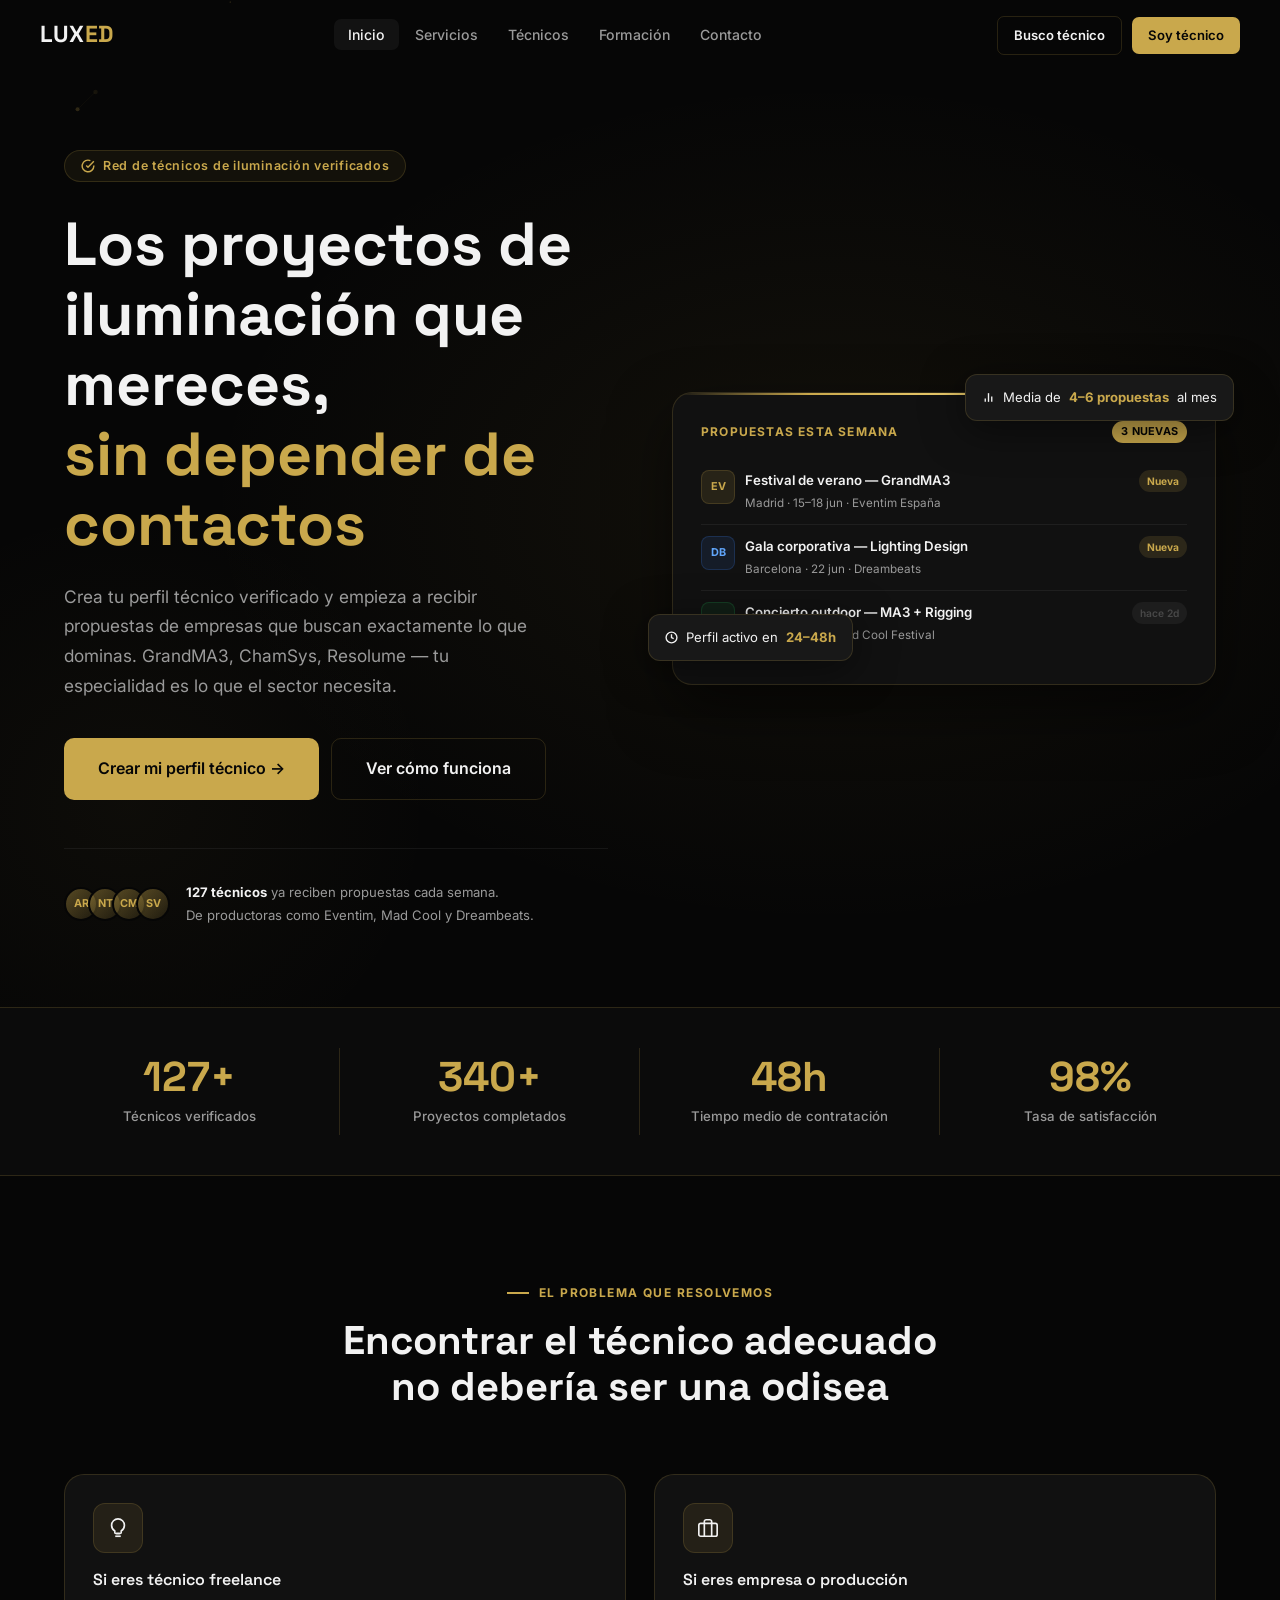
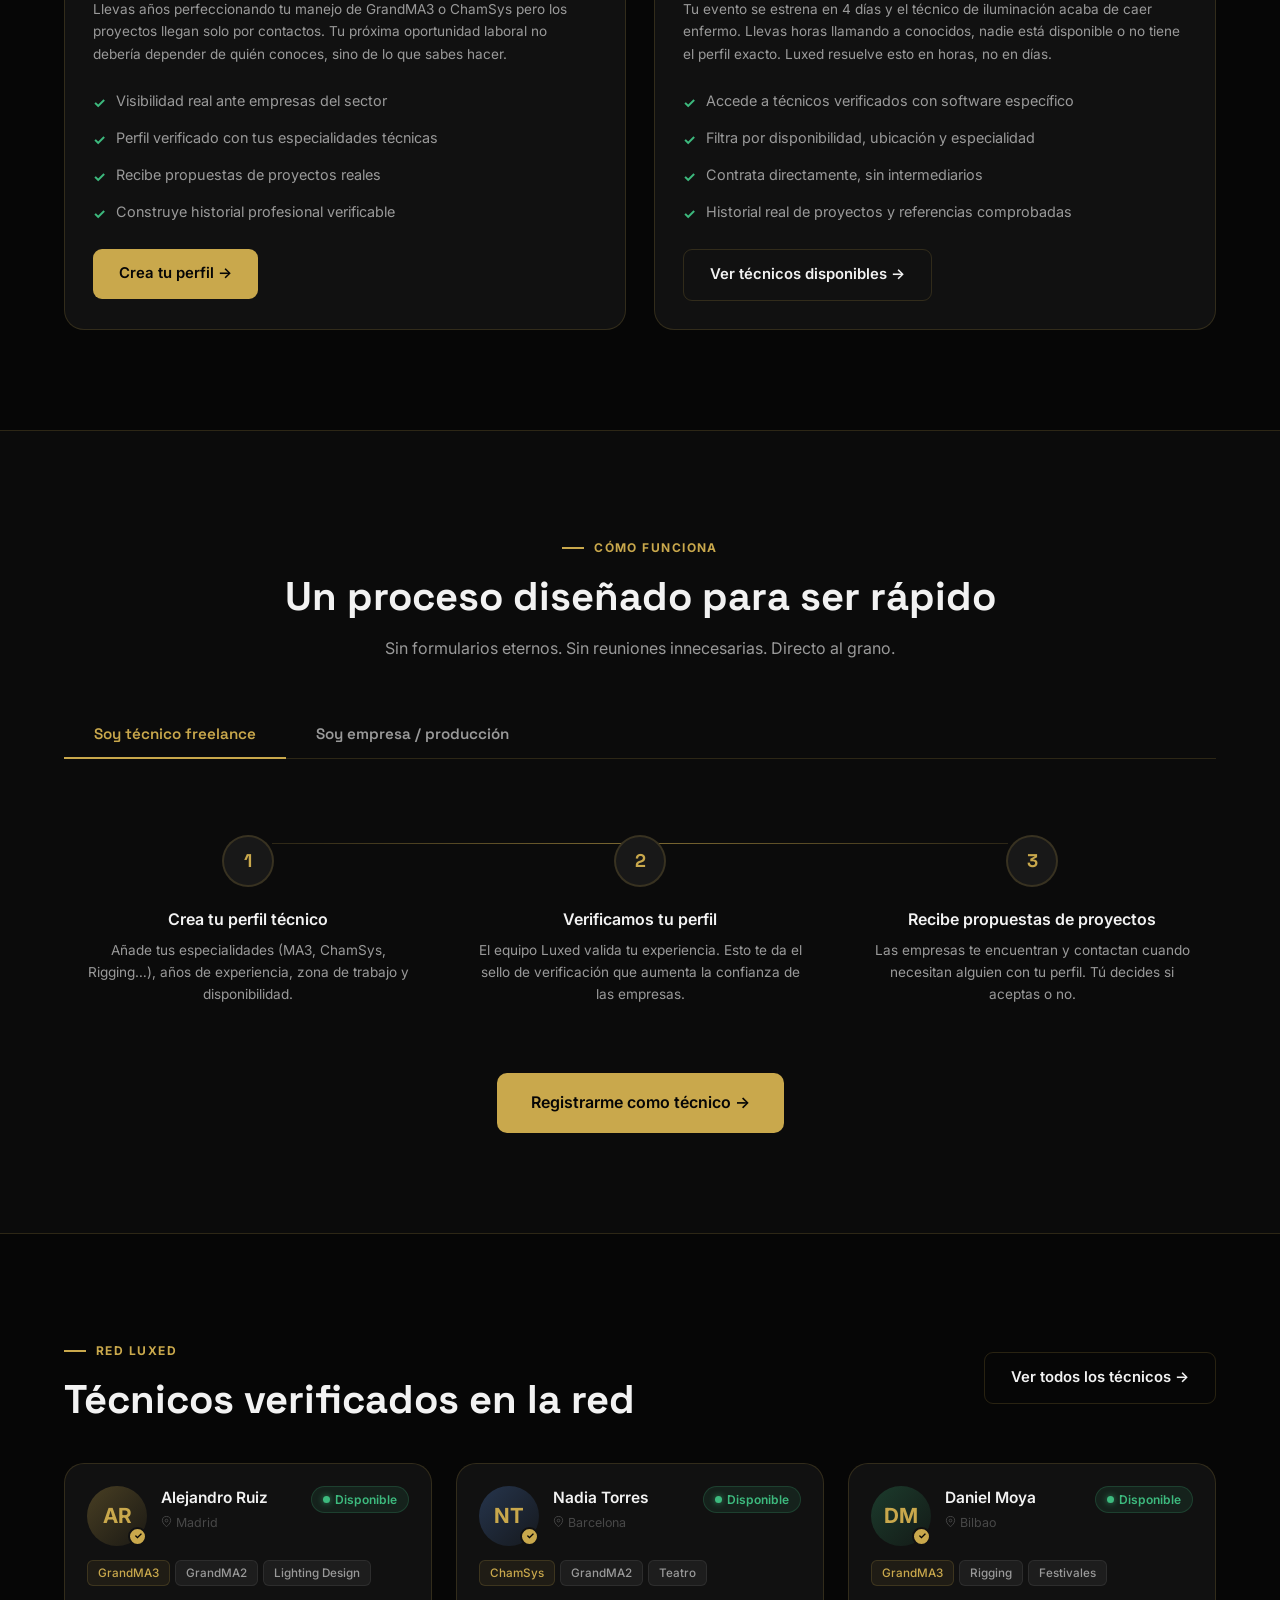
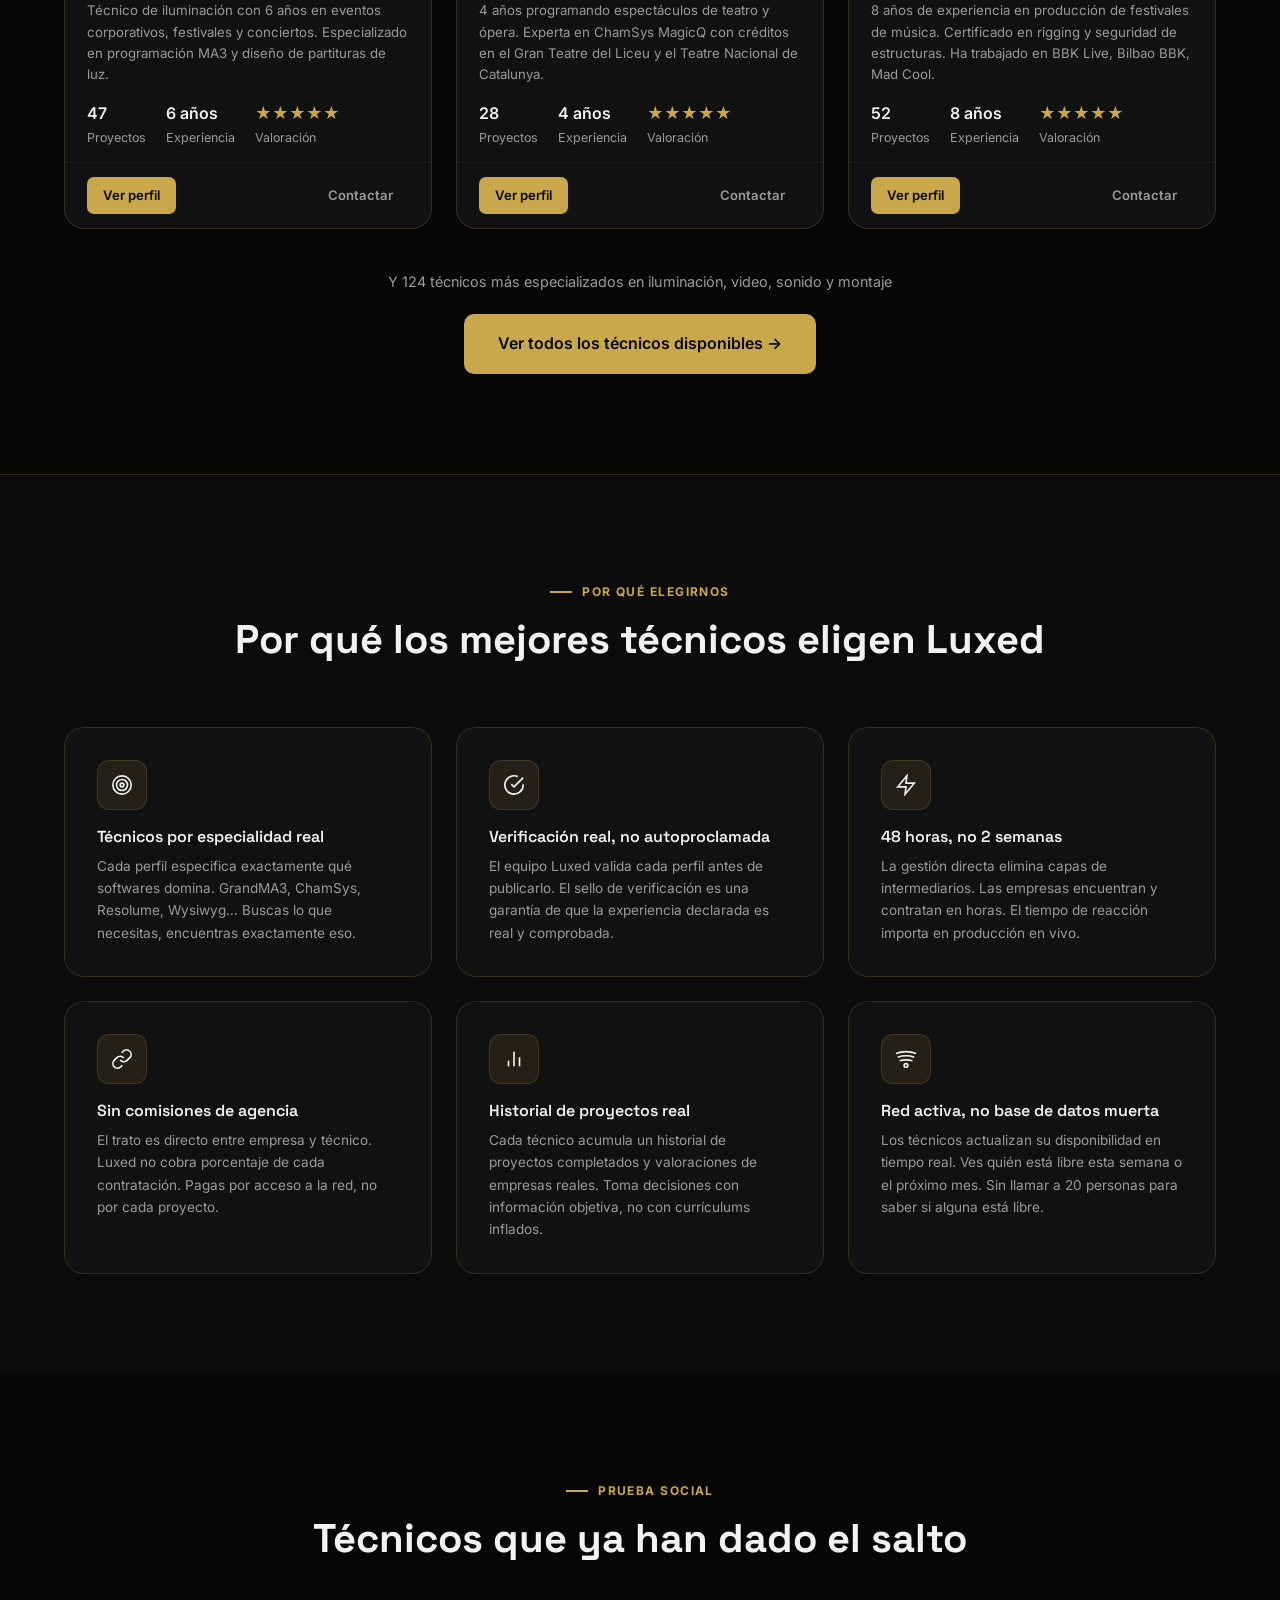
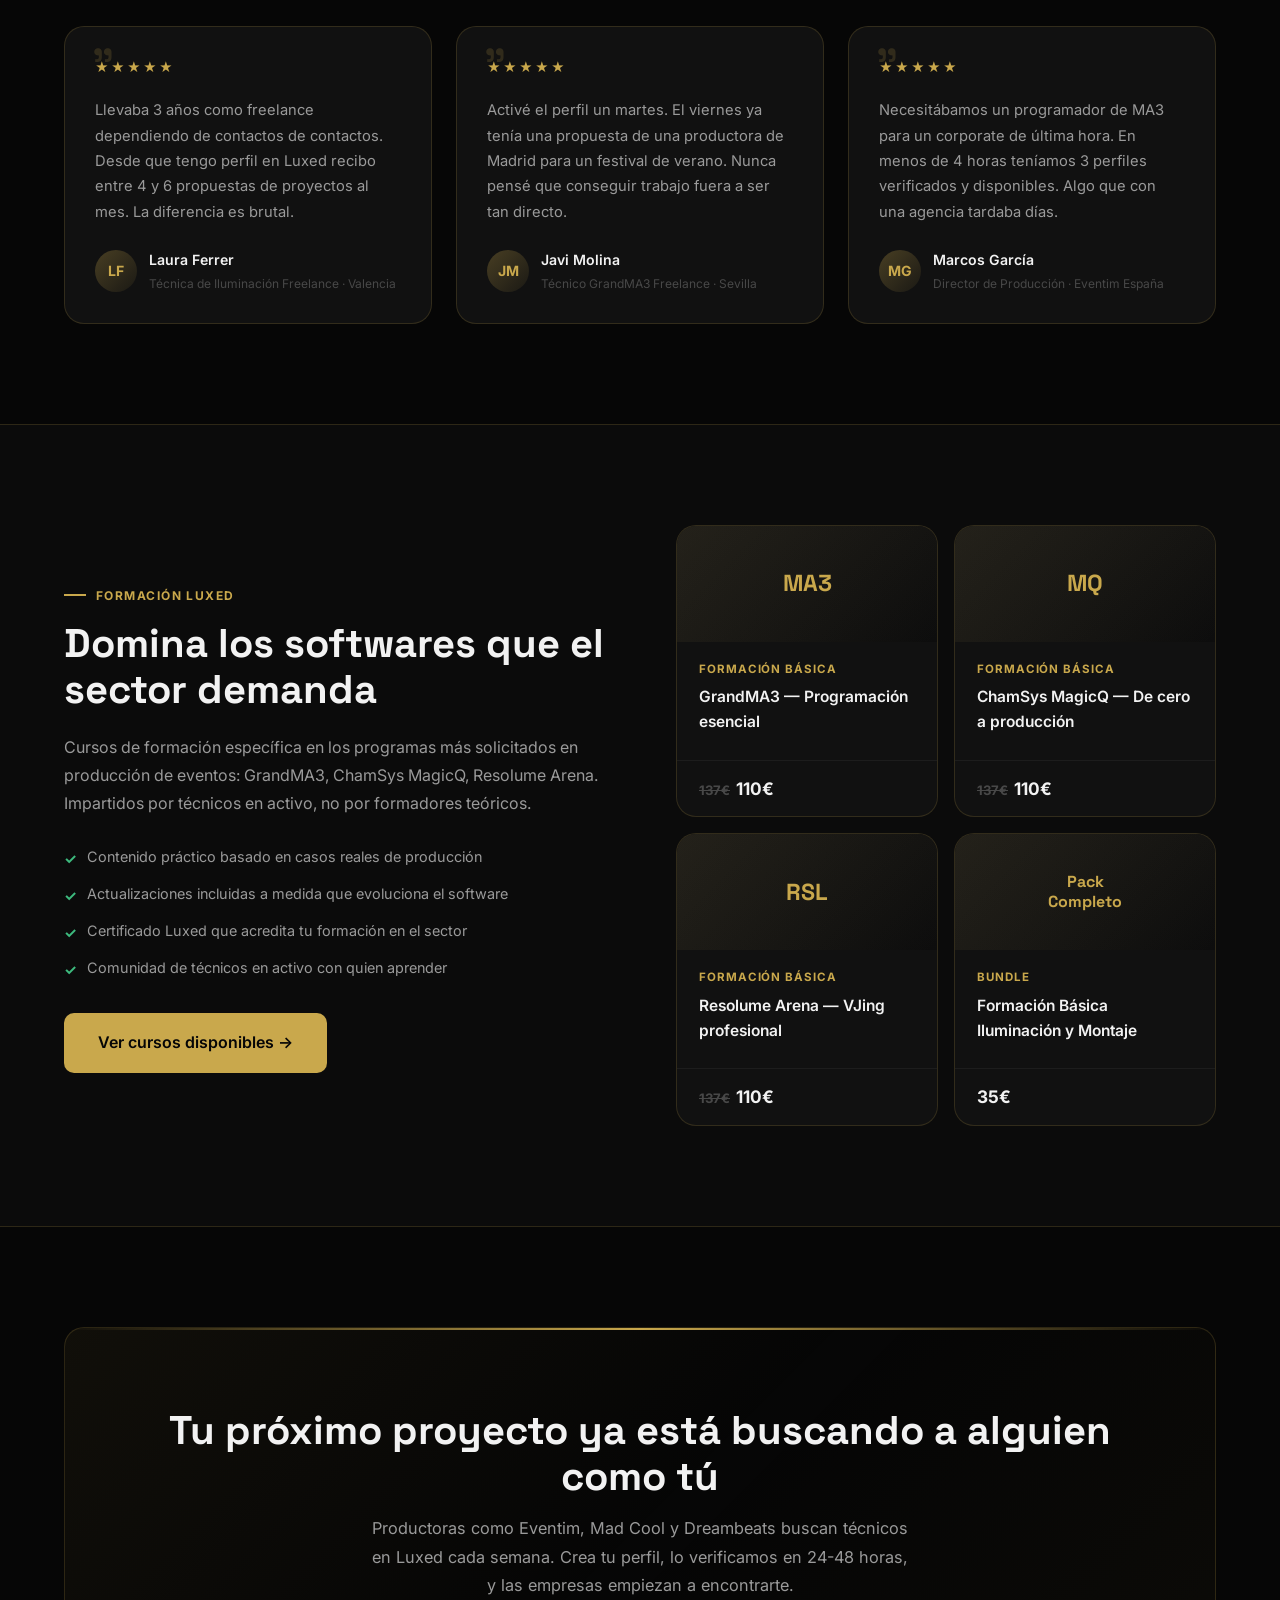
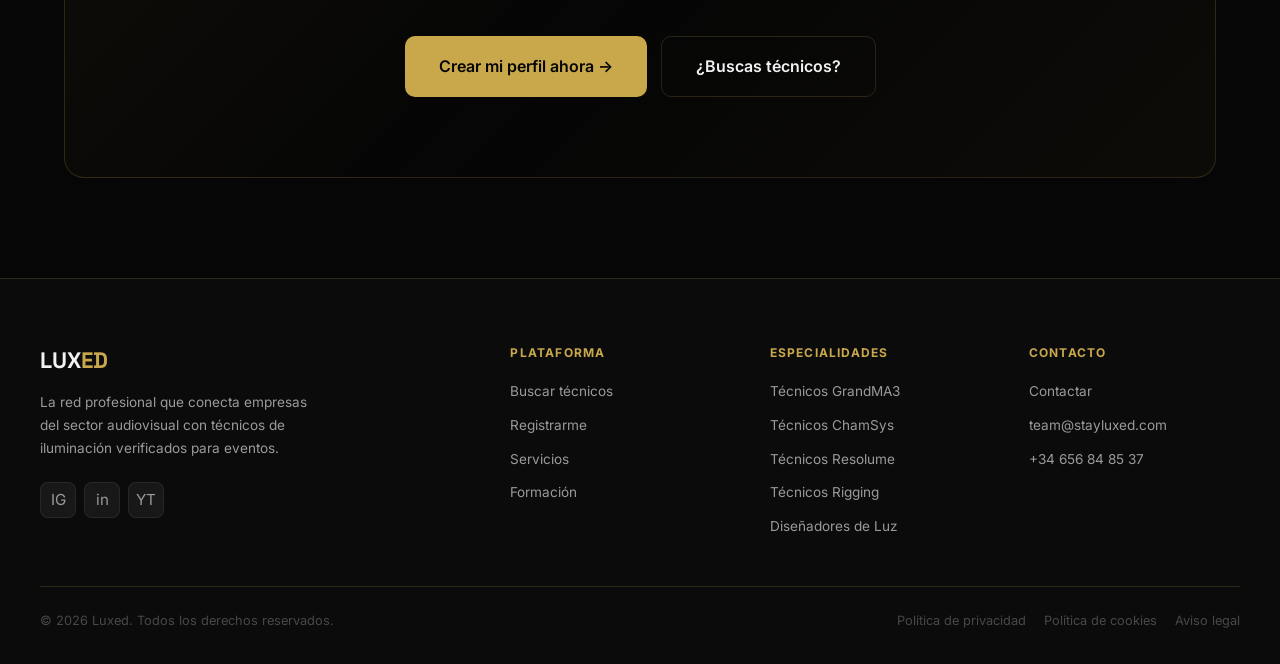
==== commit c06bd574: "Update index.html" ====
--- a/index.html
+++ b/index.html
@@ -90,43 +90,49 @@
     <!-- Right -->
     <div class="hero-visual">
       <div class="hero-card">
-        <div class="hero-card-title">Perfiles verificados</div>
-
-        <div class="tech-mini">
-          <div class="tech-mini-av av-gold">AR</div>
-          <div class="tech-mini-info">
-            <div class="tech-mini-name">Alejandro Ruiz</div>
-            <div class="tech-mini-spec">GrandMA3 · Madrid</div>
-          </div>
-          <span class="badge badge-success"><span class="dot dot-green"></span>Disponible</span>
-        </div>
-
-        <div class="tech-mini">
-          <div class="tech-mini-av av-blue">NT</div>
-          <div class="tech-mini-info">
-            <div class="tech-mini-name">Nadia Torres</div>
-            <div class="tech-mini-spec">ChamSys · Barcelona</div>
-          </div>
-          <span class="badge badge-success"><span class="dot dot-green"></span>Disponible</span>
-        </div>
-
-        <div class="tech-mini">
-          <div class="tech-mini-av av-green">DM</div>
-          <div class="tech-mini-info">
-            <div class="tech-mini-name">Daniel Moya</div>
-            <div class="tech-mini-spec">MA3 · Rigging · Bilbao</div>
-          </div>
-          <span class="badge badge-success"><span class="dot dot-green"></span>Disponible</span>
+        <div class="hero-card-title" style="display:flex; align-items:center; justify-content:space-between;">
+          Propuestas esta semana
+          <span style="background:var(--gold); color:#060606; font-size:0.68rem; font-weight:700; padding:2px 9px; border-radius:100px; letter-spacing:0.02em;">3 nuevas</span>
+        </div>
+
+        <!-- Propuesta 1 -->
+        <div style="display:flex; gap:10px; align-items:flex-start; padding:11px 0; border-bottom:1px solid rgba(255,255,255,0.06);">
+          <div style="width:34px; height:34px; border-radius:8px; background:rgba(201,168,76,0.12); border:1px solid var(--gold-border); display:flex; align-items:center; justify-content:center; font-size:0.68rem; font-weight:700; color:var(--gold); flex-shrink:0;">EV</div>
+          <div style="flex:1; min-width:0;">
+            <div style="font-weight:600; font-size:0.83rem; margin-bottom:3px; white-space:nowrap; overflow:hidden; text-overflow:ellipsis;">Festival de verano — GrandMA3</div>
+            <div style="font-size:0.73rem; color:var(--text-2);">Madrid · 15–18 jun · Eventim España</div>
+          </div>
+          <span style="background:rgba(201,168,76,0.15); color:var(--gold); font-size:0.64rem; font-weight:700; padding:3px 8px; border-radius:100px; white-space:nowrap; flex-shrink:0;">Nueva</span>
+        </div>
+
+        <!-- Propuesta 2 -->
+        <div style="display:flex; gap:10px; align-items:flex-start; padding:11px 0; border-bottom:1px solid rgba(255,255,255,0.06);">
+          <div style="width:34px; height:34px; border-radius:8px; background:rgba(59,130,246,0.1); border:1px solid rgba(59,130,246,0.2); display:flex; align-items:center; justify-content:center; font-size:0.68rem; font-weight:700; color:#60a5fa; flex-shrink:0;">DB</div>
+          <div style="flex:1; min-width:0;">
+            <div style="font-weight:600; font-size:0.83rem; margin-bottom:3px; white-space:nowrap; overflow:hidden; text-overflow:ellipsis;">Gala corporativa — Lighting Design</div>
+            <div style="font-size:0.73rem; color:var(--text-2);">Barcelona · 22 jun · Dreambeats</div>
+          </div>
+          <span style="background:rgba(201,168,76,0.15); color:var(--gold); font-size:0.64rem; font-weight:700; padding:3px 8px; border-radius:100px; white-space:nowrap; flex-shrink:0;">Nueva</span>
+        </div>
+
+        <!-- Propuesta 3 -->
+        <div style="display:flex; gap:10px; align-items:flex-start; padding:11px 0;">
+          <div style="width:34px; height:34px; border-radius:8px; background:rgba(34,197,94,0.08); border:1px solid rgba(34,197,94,0.18); display:flex; align-items:center; justify-content:center; font-size:0.68rem; font-weight:700; color:#4ade80; flex-shrink:0;">MC</div>
+          <div style="flex:1; min-width:0;">
+            <div style="font-weight:600; font-size:0.83rem; margin-bottom:3px; white-space:nowrap; overflow:hidden; text-overflow:ellipsis;">Concierto outdoor — MA3 + Rigging</div>
+            <div style="font-size:0.73rem; color:var(--text-2);">Bilbao · 5–7 jul · Mad Cool Festival</div>
+          </div>
+          <span style="background:rgba(255,255,255,0.05); color:var(--text-3); font-size:0.64rem; font-weight:600; padding:3px 8px; border-radius:100px; white-space:nowrap; flex-shrink:0;">hace 2d</span>
         </div>
       </div>
 
       <div class="hero-floating hero-floating-1">
+        <svg width="13" height="13" viewBox="0 0 24 24" fill="none" stroke="currentColor" stroke-width="2.5" aria-hidden="true"><line x1="18" y1="20" x2="18" y2="10"/><line x1="12" y1="20" x2="12" y2="4"/><line x1="6" y1="20" x2="6" y2="14"/></svg>
+        Media de <strong style="color:var(--gold)">4–6 propuestas</strong> al mes
+      </div>
+      <div class="hero-floating hero-floating-2">
         <svg width="13" height="13" viewBox="0 0 24 24" fill="none" stroke="currentColor" stroke-width="2.5" aria-hidden="true"><circle cx="12" cy="12" r="10"/><polyline points="12 6 12 12 16 14"/></svg>
-        Respuesta media: <strong style="color:var(--gold)">3.2 horas</strong>
-      </div>
-      <div class="hero-floating hero-floating-2">
-        <svg width="13" height="13" viewBox="0 0 24 24" fill="none" stroke="currentColor" stroke-width="2.5" aria-hidden="true"><path d="M22 11.08V12a10 10 0 1 1-5.93-9.14"/><polyline points="22 4 12 14.01 9 11.01"/></svg>
-        Verificados con experiencia real en eventos
+        Perfil activo en <strong style="color:var(--gold)">24–48h</strong>
       </div>
     </div>
   </div>
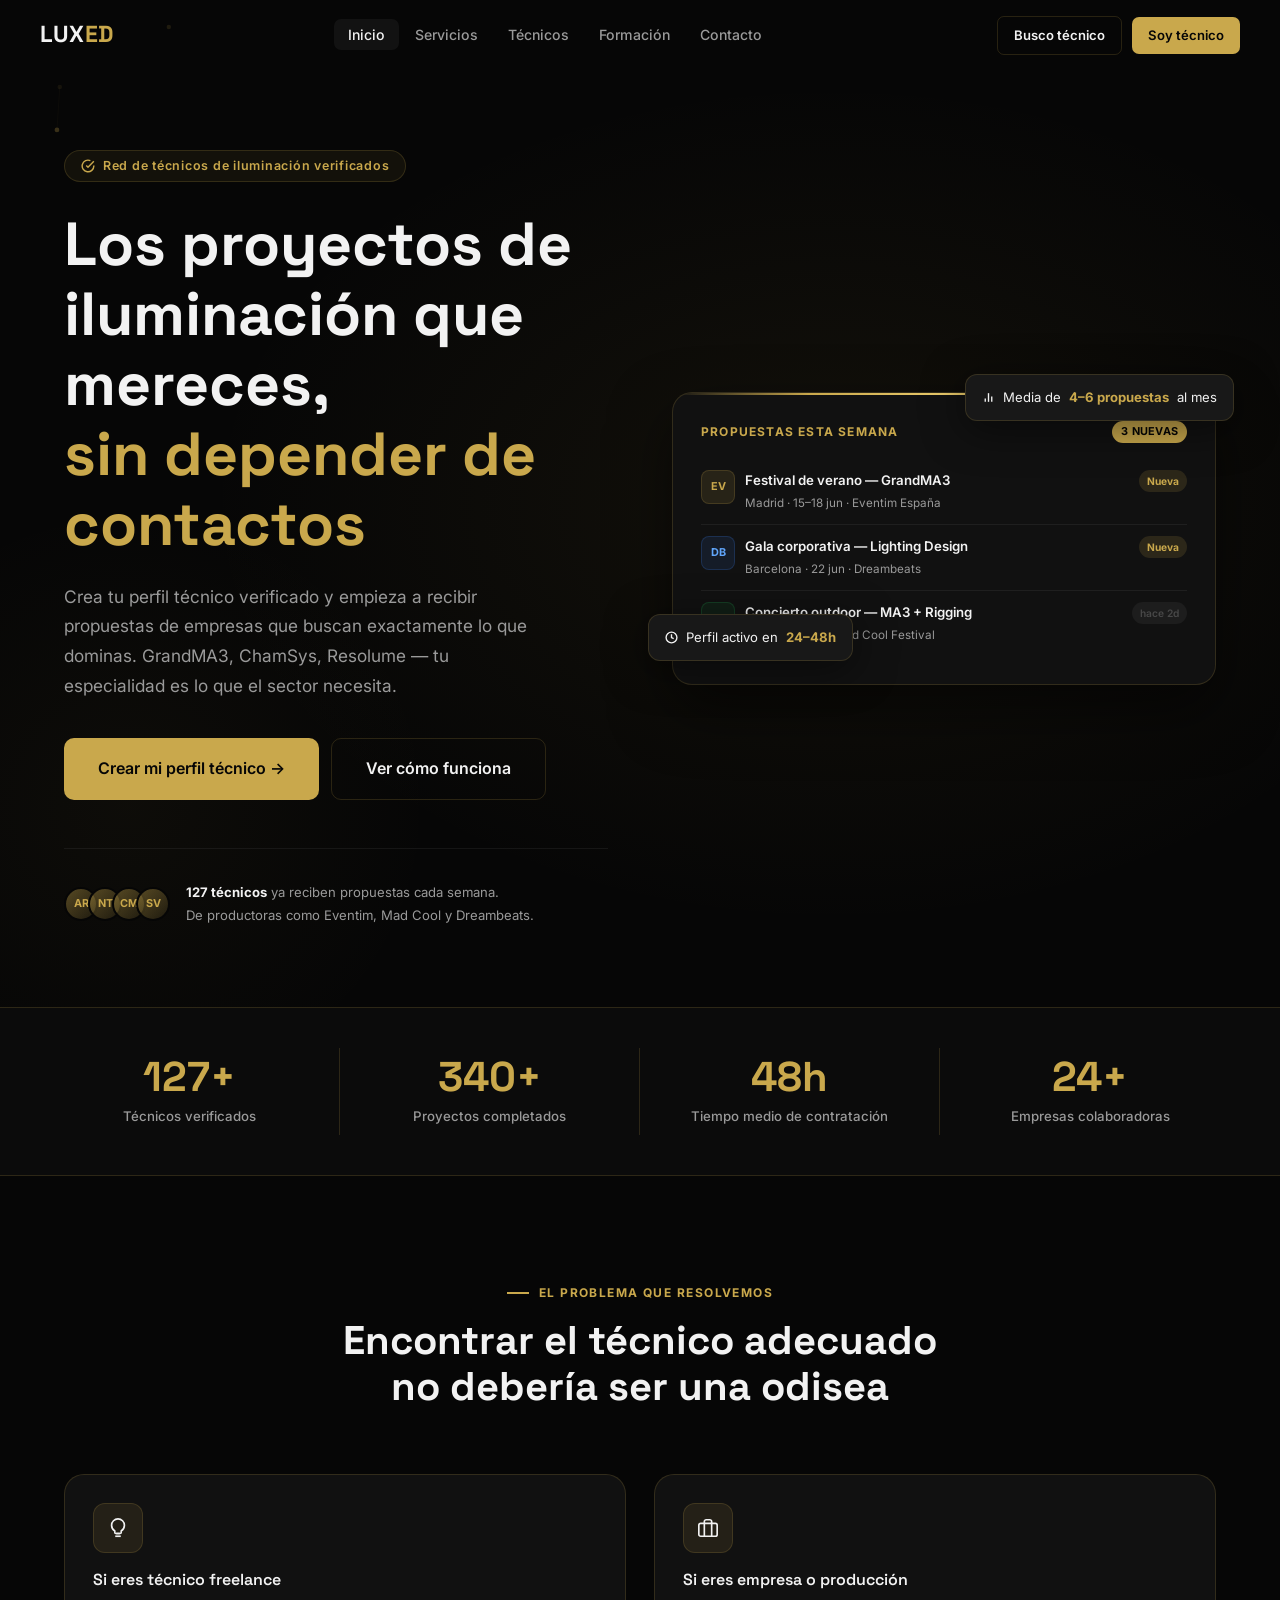
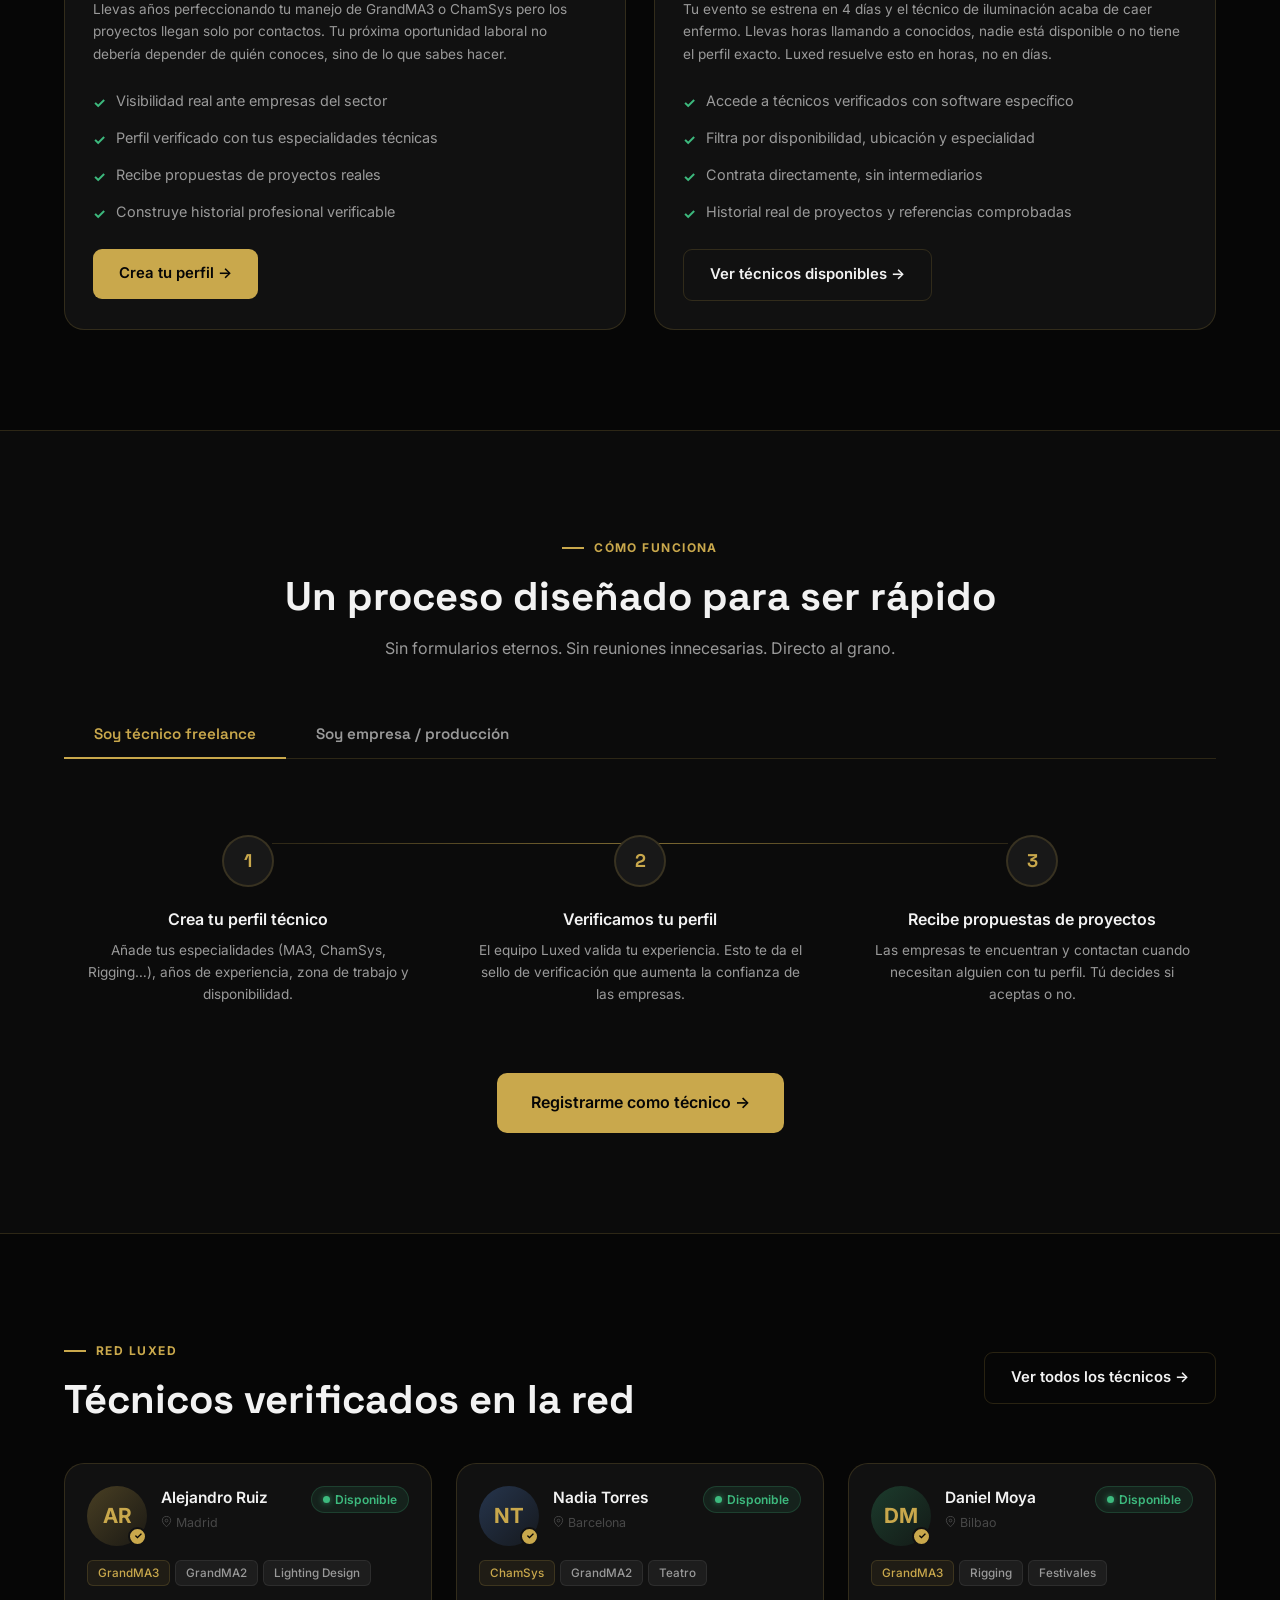
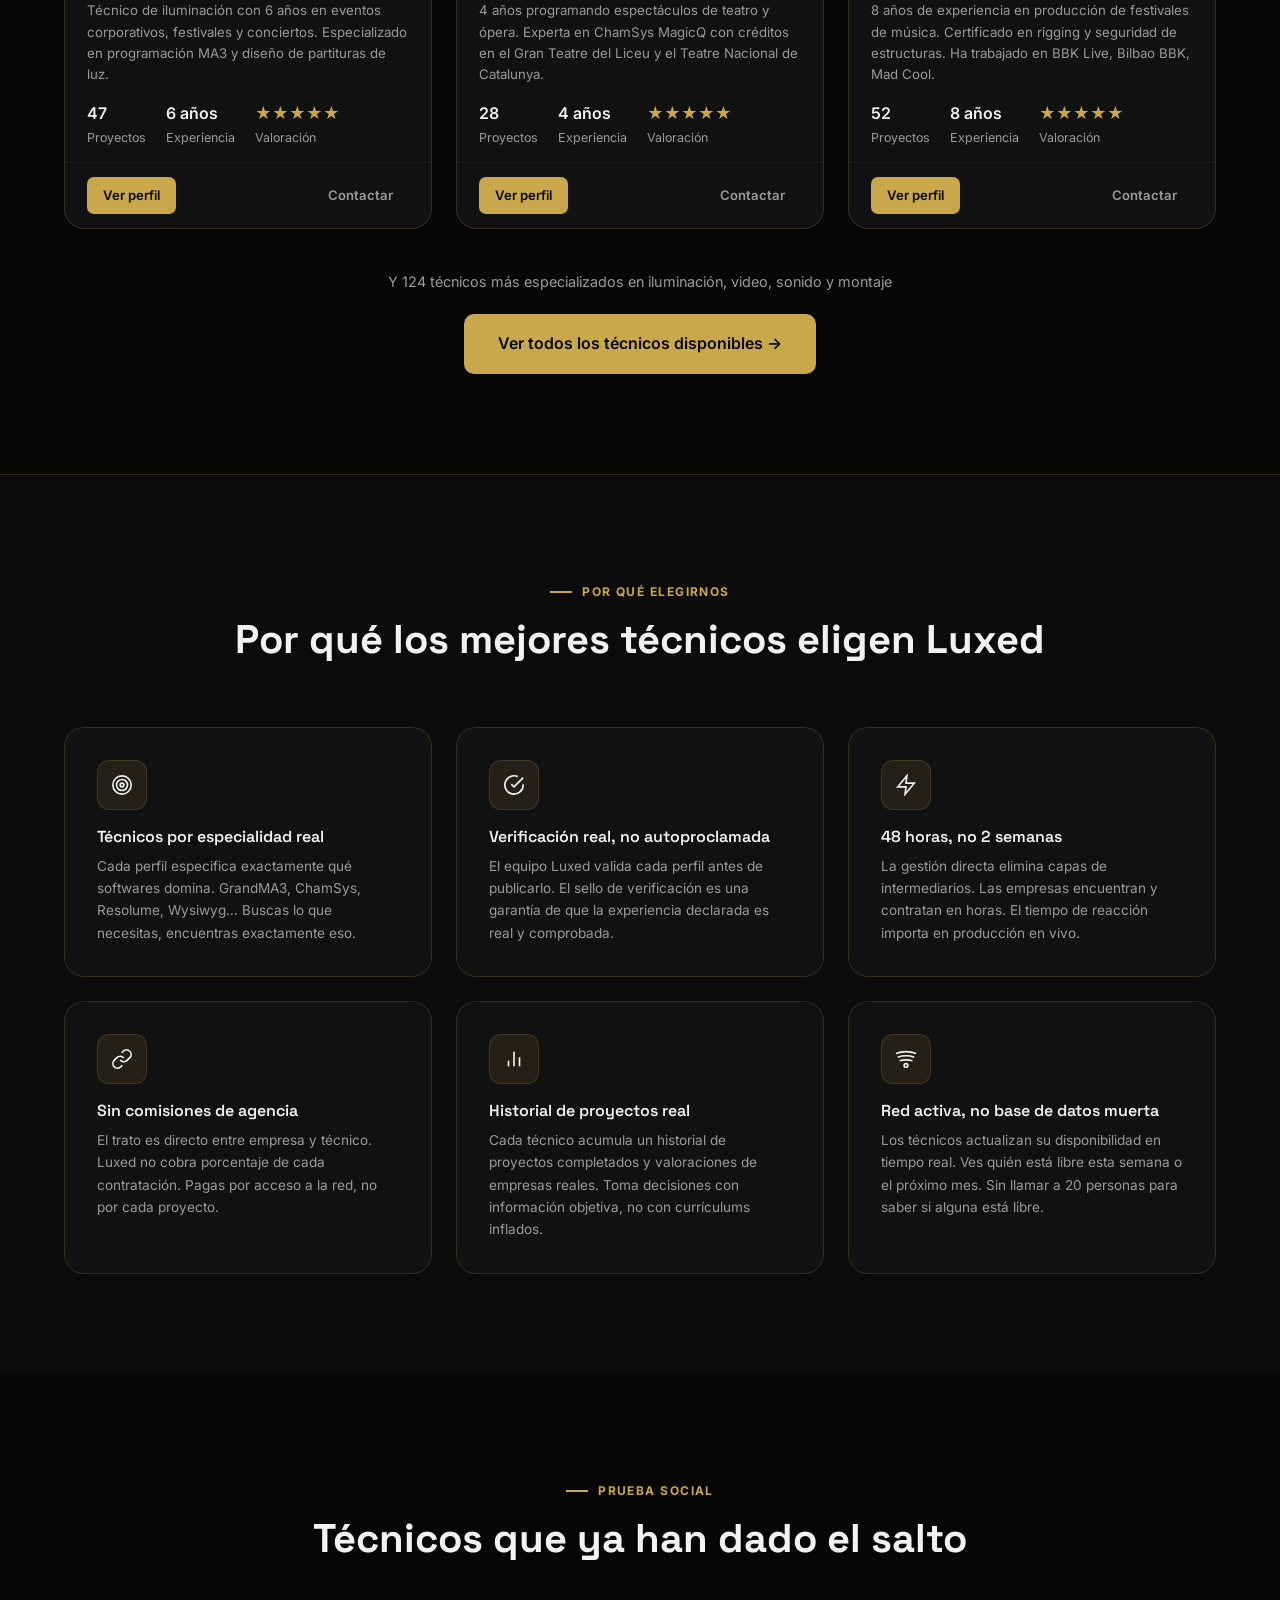
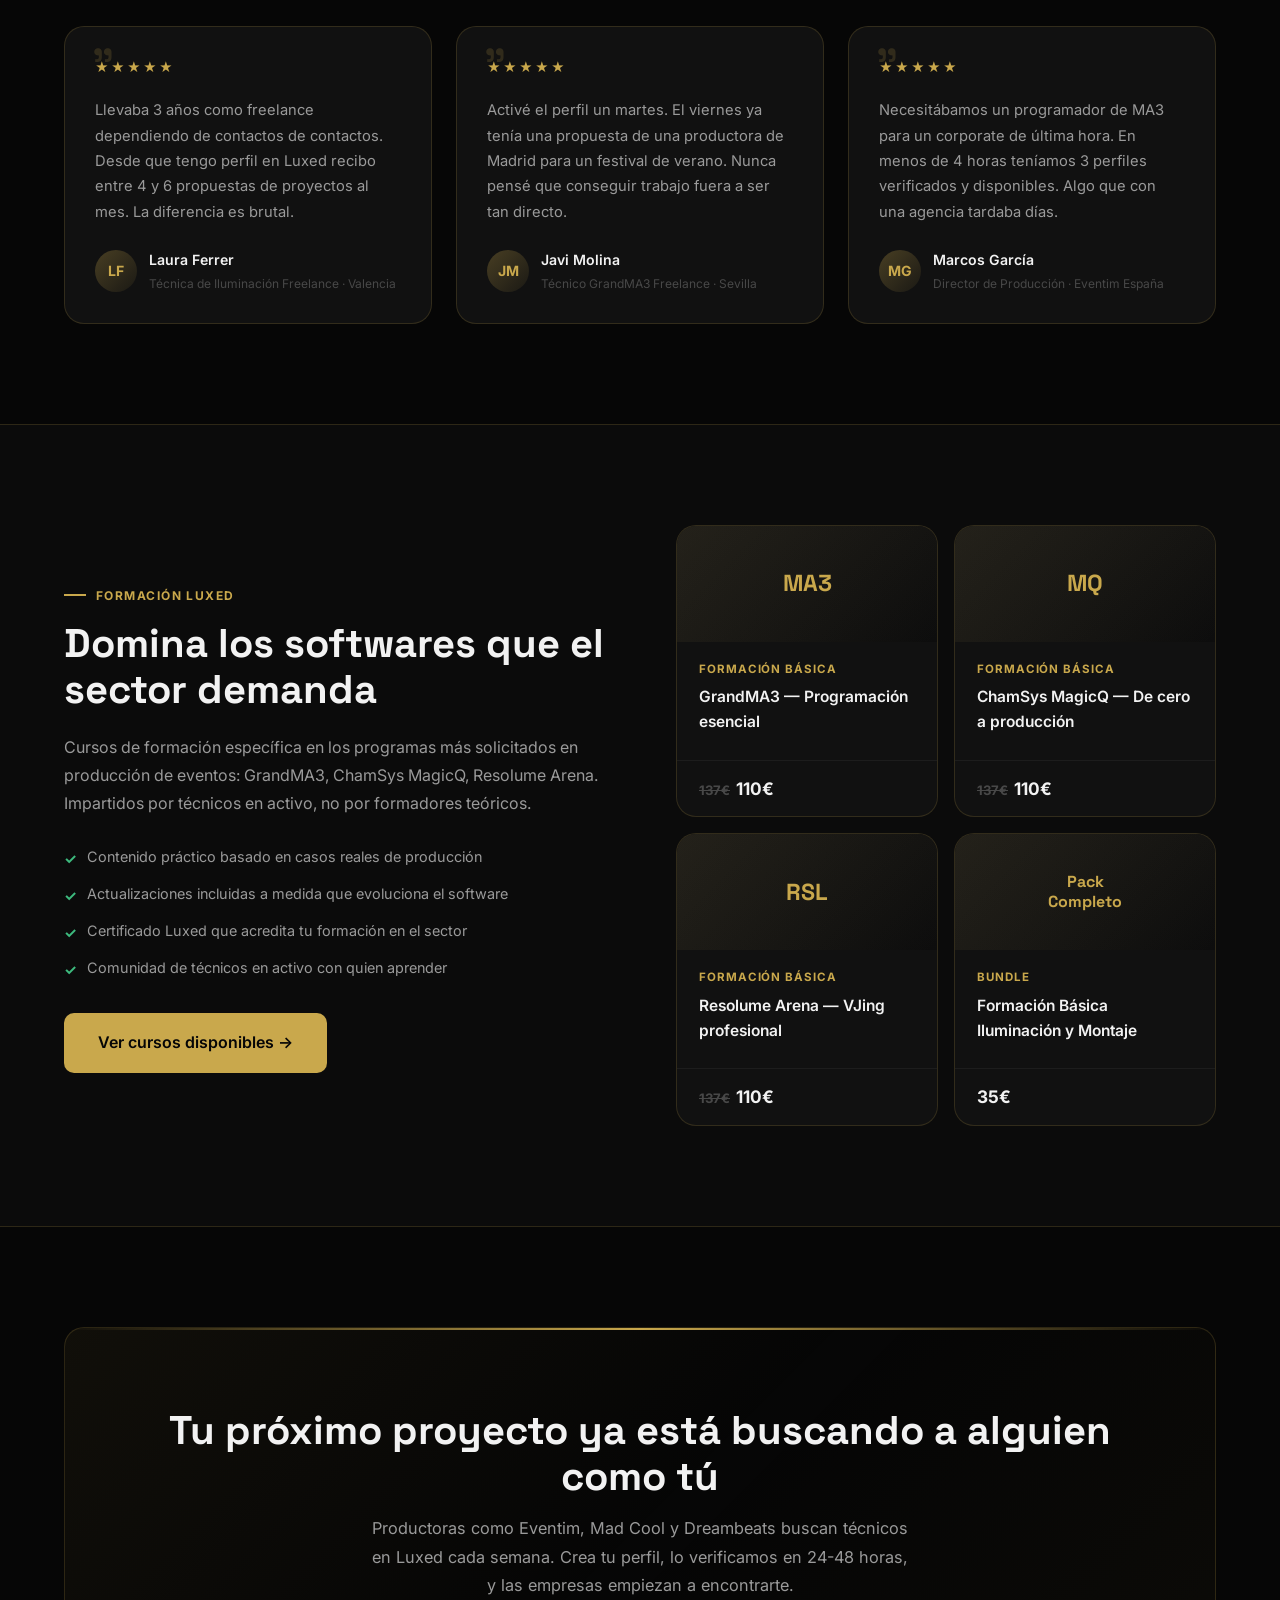
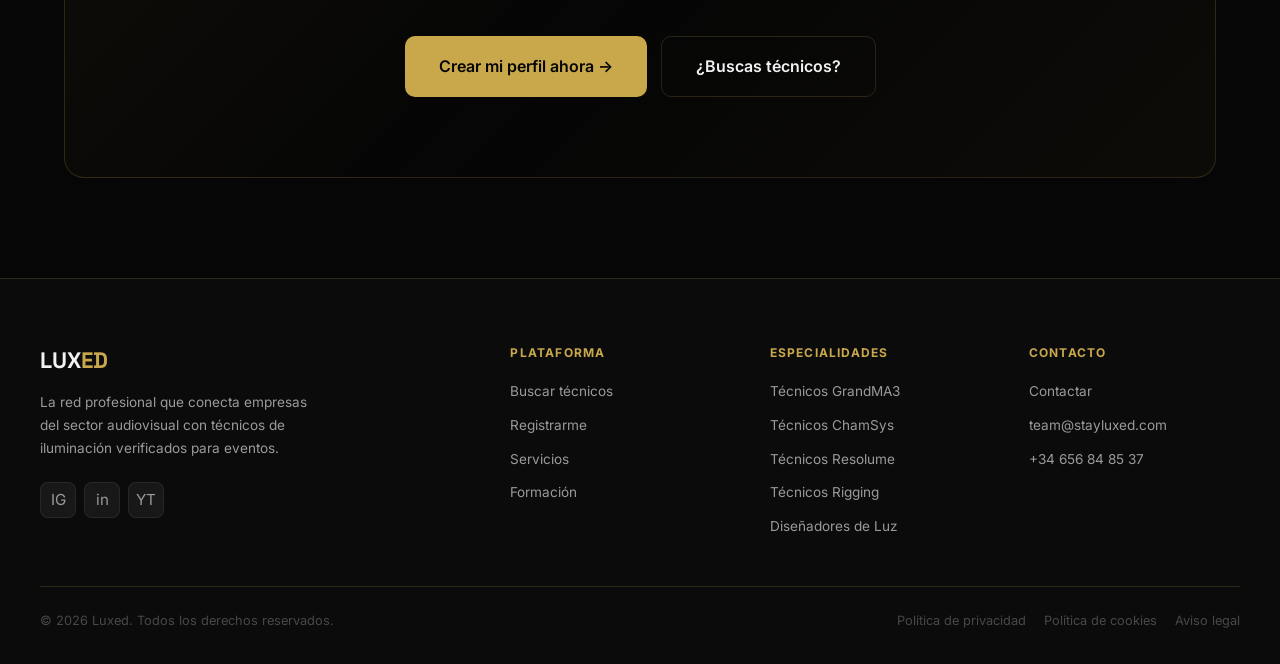
==== commit 9a4c559b: "Add files via upload" ====
--- a/index.html
+++ b/index.html
@@ -1,642 +1,642 @@
-<!DOCTYPE html>
-<html lang="es">
-<head>
-  <meta charset="UTF-8">
-  <meta name="viewport" content="width=device-width, initial-scale=1.0">
-  <title>Luxed — Red de Técnicos de Iluminación Verificados para Eventos</title>
-  <meta name="description" content="Conectamos empresas del sector audiovisual con técnicos de iluminación verificados. Contratación directa, sin intermediarios, en menos de 48 horas.">
-  <meta name="keywords" content="técnicos iluminación eventos, contratación técnicos audiovisuales, red técnicos freelance, producción técnica eventos, GrandMA3, ChamSys, Resolume">
-  <link rel="preconnect" href="https://fonts.googleapis.com">
-  <link rel="preconnect" href="https://fonts.gstatic.com" crossorigin>
-  <link href="https://fonts.googleapis.com/css2?family=Inter:wght@400;500;600&family=Space+Grotesk:wght@500;600;700&display=swap" rel="stylesheet">
-  <link rel="stylesheet" href="css/main.css">
-</head>
-<body>
-
-<!-- ═══ NAV ═══════════════════════════════════════════════ -->
-<nav class="nav" role="navigation" aria-label="Navegación principal">
-  <div class="nav-inner">
-    <a href="index.html" class="nav-logo">LUX<span>ED</span></a>
-    <ul class="nav-links">
-      <li><a href="index.html">Inicio</a></li>
-      <li><a href="servicios.html">Servicios</a></li>
-      <li><a href="tecnicos.html">Técnicos</a></li>
-      <li><a href="formacion.html">Formación</a></li>
-      <li><a href="contacto.html">Contacto</a></li>
-    </ul>
-    <div class="nav-actions">
-      <a href="tecnicos.html" class="btn btn-outline btn-sm">Busco técnico</a>
-      <a href="registro.html" class="btn btn-primary btn-sm">Soy técnico</a>
-    </div>
-    <button class="nav-mobile-btn" aria-label="Abrir menú" aria-expanded="false">
-      <span></span><span></span><span></span>
-    </button>
-  </div>
-  <div class="nav-mobile" role="dialog" aria-label="Menú móvil">
-    <ul>
-      <li><a href="index.html">Inicio</a></li>
-      <li><a href="servicios.html">Servicios</a></li>
-      <li><a href="tecnicos.html">Técnicos</a></li>
-      <li><a href="formacion.html">Formación</a></li>
-      <li><a href="contacto.html">Contacto</a></li>
-    </ul>
-    <div class="nav-mobile-actions">
-      <a href="tecnicos.html" class="btn btn-outline">Busco técnico</a>
-      <a href="registro.html" class="btn btn-primary">Soy técnico</a>
-    </div>
-  </div>
-</nav>
-
-<!-- ═══ HERO ═══════════════════════════════════════════════ -->
-<section class="hero" aria-label="Presentación">
-  <div class="hero-bg"></div>
-  <canvas id="hero-canvas" aria-hidden="true"></canvas>
-
-  <div class="hero-content">
-    <!-- Left -->
-    <div class="hero-left">
-      <div class="hero-eyebrow">
-        <svg width="14" height="14" viewBox="0 0 24 24" fill="none" stroke="currentColor" stroke-width="2.5" aria-hidden="true"><path d="M22 11.08V12a10 10 0 1 1-5.93-9.14"/><polyline points="22 4 12 14.01 9 11.01"/></svg>
-        Red de técnicos de iluminación verificados
-      </div>
-
-      <h1 class="hero-title">
-        Los proyectos de iluminación que mereces,<br><em>sin depender de contactos</em>
-      </h1>
-
-      <p class="hero-subtitle">
-        Crea tu perfil técnico verificado y empieza a recibir propuestas de empresas que buscan exactamente lo que dominas. GrandMA3, ChamSys, Resolume — tu especialidad es lo que el sector necesita.
-      </p>
-
-      <div class="hero-ctas">
-        <a href="registro.html" class="btn btn-primary btn-lg">Crear mi perfil técnico →</a>
-        <a href="#como-funciona" class="btn btn-outline btn-lg">Ver cómo funciona</a>
-      </div>
-
-      <div class="hero-proof">
-        <div class="hero-avatars">
-          <div class="av">AR</div>
-          <div class="av">NT</div>
-          <div class="av">CM</div>
-          <div class="av">SV</div>
-        </div>
-        <p class="hero-proof-text">
-          <strong>127 técnicos</strong> ya reciben propuestas cada semana.<br>
-          De productoras como Eventim, Mad Cool y Dreambeats.
-        </p>
-      </div>
-    </div>
-
-    <!-- Right -->
-    <div class="hero-visual">
-      <div class="hero-card">
-        <div class="hero-card-title" style="display:flex; align-items:center; justify-content:space-between;">
-          Propuestas esta semana
-          <span style="background:var(--gold); color:#060606; font-size:0.68rem; font-weight:700; padding:2px 9px; border-radius:100px; letter-spacing:0.02em;">3 nuevas</span>
-        </div>
-
-        <!-- Propuesta 1 -->
-        <div style="display:flex; gap:10px; align-items:flex-start; padding:11px 0; border-bottom:1px solid rgba(255,255,255,0.06);">
-          <div style="width:34px; height:34px; border-radius:8px; background:rgba(201,168,76,0.12); border:1px solid var(--gold-border); display:flex; align-items:center; justify-content:center; font-size:0.68rem; font-weight:700; color:var(--gold); flex-shrink:0;">EV</div>
-          <div style="flex:1; min-width:0;">
-            <div style="font-weight:600; font-size:0.83rem; margin-bottom:3px; white-space:nowrap; overflow:hidden; text-overflow:ellipsis;">Festival de verano — GrandMA3</div>
-            <div style="font-size:0.73rem; color:var(--text-2);">Madrid · 15–18 jun · Eventim España</div>
-          </div>
-          <span style="background:rgba(201,168,76,0.15); color:var(--gold); font-size:0.64rem; font-weight:700; padding:3px 8px; border-radius:100px; white-space:nowrap; flex-shrink:0;">Nueva</span>
-        </div>
-
-        <!-- Propuesta 2 -->
-        <div style="display:flex; gap:10px; align-items:flex-start; padding:11px 0; border-bottom:1px solid rgba(255,255,255,0.06);">
-          <div style="width:34px; height:34px; border-radius:8px; background:rgba(59,130,246,0.1); border:1px solid rgba(59,130,246,0.2); display:flex; align-items:center; justify-content:center; font-size:0.68rem; font-weight:700; color:#60a5fa; flex-shrink:0;">DB</div>
-          <div style="flex:1; min-width:0;">
-            <div style="font-weight:600; font-size:0.83rem; margin-bottom:3px; white-space:nowrap; overflow:hidden; text-overflow:ellipsis;">Gala corporativa — Lighting Design</div>
-            <div style="font-size:0.73rem; color:var(--text-2);">Barcelona · 22 jun · Dreambeats</div>
-          </div>
-          <span style="background:rgba(201,168,76,0.15); color:var(--gold); font-size:0.64rem; font-weight:700; padding:3px 8px; border-radius:100px; white-space:nowrap; flex-shrink:0;">Nueva</span>
-        </div>
-
-        <!-- Propuesta 3 -->
-        <div style="display:flex; gap:10px; align-items:flex-start; padding:11px 0;">
-          <div style="width:34px; height:34px; border-radius:8px; background:rgba(34,197,94,0.08); border:1px solid rgba(34,197,94,0.18); display:flex; align-items:center; justify-content:center; font-size:0.68rem; font-weight:700; color:#4ade80; flex-shrink:0;">MC</div>
-          <div style="flex:1; min-width:0;">
-            <div style="font-weight:600; font-size:0.83rem; margin-bottom:3px; white-space:nowrap; overflow:hidden; text-overflow:ellipsis;">Concierto outdoor — MA3 + Rigging</div>
-            <div style="font-size:0.73rem; color:var(--text-2);">Bilbao · 5–7 jul · Mad Cool Festival</div>
-          </div>
-          <span style="background:rgba(255,255,255,0.05); color:var(--text-3); font-size:0.64rem; font-weight:600; padding:3px 8px; border-radius:100px; white-space:nowrap; flex-shrink:0;">hace 2d</span>
-        </div>
-      </div>
-
-      <div class="hero-floating hero-floating-1">
-        <svg width="13" height="13" viewBox="0 0 24 24" fill="none" stroke="currentColor" stroke-width="2.5" aria-hidden="true"><line x1="18" y1="20" x2="18" y2="10"/><line x1="12" y1="20" x2="12" y2="4"/><line x1="6" y1="20" x2="6" y2="14"/></svg>
-        Media de <strong style="color:var(--gold)">4–6 propuestas</strong> al mes
-      </div>
-      <div class="hero-floating hero-floating-2">
-        <svg width="13" height="13" viewBox="0 0 24 24" fill="none" stroke="currentColor" stroke-width="2.5" aria-hidden="true"><circle cx="12" cy="12" r="10"/><polyline points="12 6 12 12 16 14"/></svg>
-        Perfil activo en <strong style="color:var(--gold)">24–48h</strong>
-      </div>
-    </div>
-  </div>
-</section>
-
-<!-- ═══ STATS ══════════════════════════════════════════════ -->
-<section class="stats-bar" aria-label="Métricas">
-  <div class="stats-grid">
-    <div class="stat-item fade-up">
-      <div class="stat-number" data-target="127" data-suffix="+">0</div>
-      <div class="stat-label">Técnicos verificados</div>
-    </div>
-    <div class="stat-item fade-up fade-up-d1">
-      <div class="stat-number" data-target="340" data-suffix="+">0</div>
-      <div class="stat-label">Proyectos completados</div>
-    </div>
-    <div class="stat-item fade-up fade-up-d2">
-      <div class="stat-number" data-target="48" data-suffix="h">0</div>
-      <div class="stat-label">Tiempo medio de contratación</div>
-    </div>
-    <div class="stat-item fade-up fade-up-d3">
-      <div class="stat-number" data-target="98" data-suffix="%">0</div>
-      <div class="stat-label">Tasa de satisfacción</div>
-    </div>
-  </div>
-</section>
-
-<!-- ═══ PROBLEMA / SOLUCIÓN ════════════════════════════════ -->
-<section class="section" aria-labelledby="problema-title">
-  <div class="container">
-    <div class="text-center mb-64 fade-up">
-      <div class="section-label">El problema que resolvemos</div>
-      <h2 id="problema-title">Encontrar el técnico adecuado<br>no debería ser una odisea</h2>
-    </div>
-
-    <div class="grid-2">
-      <div class="card fade-up">
-        <div class="feature-icon"><svg width="22" height="22" viewBox="0 0 24 24" fill="none" stroke="currentColor" stroke-width="1.8" aria-hidden="true"><path d="M12 2a7 7 0 0 1 7 7c0 2.6-1.4 4.9-3.5 6.2V17a1 1 0 0 1-1 1h-5a1 1 0 0 1-1-1v-1.8C6.4 13.9 5 11.6 5 9a7 7 0 0 1 7-7z"/><line x1="9" y1="21" x2="15" y2="21"/><line x1="10" y1="18" x2="14" y2="18"/></svg></div>
-        <h3 class="feature-title">Si eres técnico freelance</h3>
-        <p class="feature-desc">Llevas años perfeccionando tu manejo de GrandMA3 o ChamSys pero los proyectos llegan solo por contactos. Tu próxima oportunidad laboral no debería depender de quién conoces, sino de lo que sabes hacer.</p>
-        <div style="margin-top: 24px;">
-          <ul class="list-check">
-            <li>Visibilidad real ante empresas del sector</li>
-            <li>Perfil verificado con tus especialidades técnicas</li>
-            <li>Recibe propuestas de proyectos reales</li>
-            <li>Construye historial profesional verificable</li>
-          </ul>
-        </div>
-        <a href="registro.html" class="btn btn-primary mt-24">Crea tu perfil →</a>
-      </div>
-
-      <div class="card fade-up fade-up-d2">
-        <div class="feature-icon"><svg width="22" height="22" viewBox="0 0 24 24" fill="none" stroke="currentColor" stroke-width="1.8" aria-hidden="true"><rect x="2" y="7" width="20" height="14" rx="2"/><path d="M16 21V5a2 2 0 0 0-2-2h-4a2 2 0 0 0-2 2v16"/></svg></div>
-        <h3 class="feature-title">Si eres empresa o producción</h3>
-        <p class="feature-desc">Tu evento se estrena en 4 días y el técnico de iluminación acaba de caer enfermo. Llevas horas llamando a conocidos, nadie está disponible o no tiene el perfil exacto. Luxed resuelve esto en horas, no en días.</p>
-        <div style="margin-top: 24px;">
-          <ul class="list-check">
-            <li>Accede a técnicos verificados con software específico</li>
-            <li>Filtra por disponibilidad, ubicación y especialidad</li>
-            <li>Contrata directamente, sin intermediarios</li>
-            <li>Historial real de proyectos y referencias comprobadas</li>
-          </ul>
-        </div>
-        <a href="tecnicos.html" class="btn btn-outline mt-24">Ver técnicos disponibles →</a>
-      </div>
-    </div>
-  </div>
-</section>
-
-<!-- ═══ HOW IT WORKS ════════════════════════════════════════ -->
-<section id="como-funciona" class="section" style="background: var(--bg-2); border-top: 1px solid var(--gold-border); border-bottom: 1px solid var(--gold-border);" aria-labelledby="how-title">
-  <div class="container">
-    <div class="text-center mb-48 fade-up">
-      <div class="section-label">Cómo funciona</div>
-      <h2 id="how-title">Un proceso diseñado para ser rápido</h2>
-      <p style="max-width: 520px; margin: 14px auto 0;">Sin formularios eternos. Sin reuniones innecesarias. Directo al grano.</p>
-    </div>
-
-    <div data-tabs>
-      <div class="tabs-row">
-        <button class="tab-btn active" data-tab="tecnico">Soy técnico freelance</button>
-        <button class="tab-btn" data-tab="empresa">Soy empresa / producción</button>
-      </div>
-
-      <div class="tab-panel" data-panel="empresa">
-        <div class="steps">
-          <div class="step fade-up">
-            <div class="step-num">1</div>
-            <div class="step-title">Describe tu proyecto</div>
-            <p class="step-desc">Indica qué tipo de evento, fechas, softwares necesarios y ubicación. Tardas menos de 3 minutos.</p>
-          </div>
-          <div class="step fade-up fade-up-d1">
-            <div class="step-num">2</div>
-            <div class="step-title">Recibe perfiles verificados</div>
-            <p class="step-desc">Te mostramos técnicos disponibles que encajan exactamente. Ves su historial, especialidades y referencias reales.</p>
-          </div>
-          <div class="step fade-up fade-up-d2">
-            <div class="step-num">3</div>
-            <div class="step-title">Contrata directamente</div>
-            <p class="step-desc">Contactas directamente con el técnico. Sin comisiones ocultas, sin agencia de por medio. Acuerdo 100% entre partes.</p>
-          </div>
-        </div>
-        <div class="text-center mt-40">
-          <a href="tecnicos.html" class="btn btn-primary btn-lg">Buscar técnicos ahora →</a>
-        </div>
-      </div>
-
-      <div class="tab-panel active" data-panel="tecnico">
-        <div class="steps">
-          <div class="step fade-up">
-            <div class="step-num">1</div>
-            <div class="step-title">Crea tu perfil técnico</div>
-            <p class="step-desc">Añade tus especialidades (MA3, ChamSys, Rigging…), años de experiencia, zona de trabajo y disponibilidad.</p>
-          </div>
-          <div class="step fade-up fade-up-d1">
-            <div class="step-num">2</div>
-            <div class="step-title">Verificamos tu perfil</div>
-            <p class="step-desc">El equipo Luxed valida tu experiencia. Esto te da el sello de verificación que aumenta la confianza de las empresas.</p>
-          </div>
-          <div class="step fade-up fade-up-d2">
-            <div class="step-num">3</div>
-            <div class="step-title">Recibe propuestas de proyectos</div>
-            <p class="step-desc">Las empresas te encuentran y contactan cuando necesitan alguien con tu perfil. Tú decides si aceptas o no.</p>
-          </div>
-        </div>
-        <div class="text-center mt-40">
-          <a href="registro.html" class="btn btn-primary btn-lg">Registrarme como técnico →</a>
-        </div>
-      </div>
-    </div>
-  </div>
-</section>
-
-<!-- ═══ TÉCNICOS DESTACADOS ════════════════════════════════ -->
-<section class="section" aria-labelledby="tecnicos-title">
-  <div class="container">
-    <div class="flex-between mb-40 fade-up" style="flex-wrap: wrap; gap: 16px;">
-      <div>
-        <div class="section-label">Red Luxed</div>
-        <h2 id="tecnicos-title">Técnicos verificados en la red</h2>
-      </div>
-      <a href="tecnicos.html" class="btn btn-outline">Ver todos los técnicos →</a>
-    </div>
-
-    <div class="tech-cards-grid">
-
-      <!-- Card 1 -->
-      <article class="tech-card fade-up" data-tech-card data-name="Alejandro Ruiz" data-skills="grandma3 grandma2 iluminación" data-avail="disponible" data-location="madrid">
-        <div class="tech-card-head">
-          <div class="tech-av tech-av-gold">
-            AR
-            <span class="verified" title="Verificado por Luxed">✓</span>
-          </div>
-          <div class="tech-meta">
-            <div class="tech-name">Alejandro Ruiz</div>
-            <div class="tech-location"><svg width="11" height="11" viewBox="0 0 24 24" fill="none" stroke="currentColor" stroke-width="2" aria-hidden="true"><path d="M21 10c0 7-9 13-9 13s-9-6-9-13a9 9 0 0 1 18 0z"/><circle cx="12" cy="10" r="3"/></svg> Madrid</div>
-          </div>
-          <span class="badge badge-success"><span class="dot dot-green"></span>Disponible</span>
-        </div>
-        <div class="tech-card-body">
-          <div class="tech-tags">
-            <span class="tag tag-gold">GrandMA3</span>
-            <span class="tag">GrandMA2</span>
-            <span class="tag">Lighting Design</span>
-          </div>
-          <p class="tech-bio">Técnico de iluminación con 6 años en eventos corporativos, festivales y conciertos. Especializado en programación MA3 y diseño de partituras de luz.</p>
-          <div class="tech-stats">
-            <div class="tstat"><strong>47</strong>Proyectos</div>
-            <div class="tstat"><strong>6 años</strong>Experiencia</div>
-            <div class="tstat">
-              <strong style="display:flex; align-items:center; gap:3px; color: var(--gold)">
-                ★★★★★
-              </strong>
-              Valoración
-            </div>
-          </div>
-        </div>
-        <div class="tech-card-foot">
-          <a href="tecnicos.html#perfil-alejandro" class="btn btn-primary btn-sm">Ver perfil</a>
-          <a href="contacto.html" class="btn btn-ghost btn-sm">Contactar</a>
-        </div>
-      </article>
-
-      <!-- Card 2 -->
-      <article class="tech-card fade-up fade-up-d1" data-tech-card data-name="Nadia Torres" data-skills="chamsys grandma2 programación" data-avail="disponible" data-location="barcelona">
-        <div class="tech-card-head">
-          <div class="tech-av tech-av-blue">
-            NT
-            <span class="verified" title="Verificado por Luxed">✓</span>
-          </div>
-          <div class="tech-meta">
-            <div class="tech-name">Nadia Torres</div>
-            <div class="tech-location"><svg width="11" height="11" viewBox="0 0 24 24" fill="none" stroke="currentColor" stroke-width="2" aria-hidden="true"><path d="M21 10c0 7-9 13-9 13s-9-6-9-13a9 9 0 0 1 18 0z"/><circle cx="12" cy="10" r="3"/></svg> Barcelona</div>
-          </div>
-          <span class="badge badge-success"><span class="dot dot-green"></span>Disponible</span>
-        </div>
-        <div class="tech-card-body">
-          <div class="tech-tags">
-            <span class="tag tag-gold">ChamSys</span>
-            <span class="tag">GrandMA2</span>
-            <span class="tag">Teatro</span>
-          </div>
-          <p class="tech-bio">4 años programando espectáculos de teatro y ópera. Experta en ChamSys MagicQ con créditos en el Gran Teatre del Liceu y el Teatre Nacional de Catalunya.</p>
-          <div class="tech-stats">
-            <div class="tstat"><strong>28</strong>Proyectos</div>
-            <div class="tstat"><strong>4 años</strong>Experiencia</div>
-            <div class="tstat"><strong style="color:var(--gold)">★★★★★</strong>Valoración</div>
-          </div>
-        </div>
-        <div class="tech-card-foot">
-          <a href="tecnicos.html" class="btn btn-primary btn-sm">Ver perfil</a>
-          <a href="contacto.html" class="btn btn-ghost btn-sm">Contactar</a>
-        </div>
-      </article>
-
-      <!-- Card 3 -->
-      <article class="tech-card fade-up fade-up-d2" data-tech-card data-name="Daniel Moya" data-skills="grandma3 rigging estructuras" data-avail="disponible" data-location="bilbao">
-        <div class="tech-card-head">
-          <div class="tech-av tech-av-green">
-            DM
-            <span class="verified" title="Verificado por Luxed">✓</span>
-          </div>
-          <div class="tech-meta">
-            <div class="tech-name">Daniel Moya</div>
-            <div class="tech-location"><svg width="11" height="11" viewBox="0 0 24 24" fill="none" stroke="currentColor" stroke-width="2" aria-hidden="true"><path d="M21 10c0 7-9 13-9 13s-9-6-9-13a9 9 0 0 1 18 0z"/><circle cx="12" cy="10" r="3"/></svg> Bilbao</div>
-          </div>
-          <span class="badge badge-success"><span class="dot dot-green"></span>Disponible</span>
-        </div>
-        <div class="tech-card-body">
-          <div class="tech-tags">
-            <span class="tag tag-gold">GrandMA3</span>
-            <span class="tag">Rigging</span>
-            <span class="tag">Festivales</span>
-          </div>
-          <p class="tech-bio">8 años de experiencia en producción de festivales de música. Certificado en rigging y seguridad de estructuras. Ha trabajado en BBK Live, Bilbao BBK, Mad Cool.</p>
-          <div class="tech-stats">
-            <div class="tstat"><strong>52</strong>Proyectos</div>
-            <div class="tstat"><strong>8 años</strong>Experiencia</div>
-            <div class="tstat"><strong style="color:var(--gold)">★★★★★</strong>Valoración</div>
-          </div>
-        </div>
-        <div class="tech-card-foot">
-          <a href="tecnicos.html" class="btn btn-primary btn-sm">Ver perfil</a>
-          <a href="contacto.html" class="btn btn-ghost btn-sm">Contactar</a>
-        </div>
-      </article>
-
-    </div>
-
-    <div class="text-center mt-40 fade-up">
-      <p style="margin-bottom: 20px; font-size: 0.9rem;">Y 124 técnicos más especializados en iluminación, video, sonido y montaje</p>
-      <a href="tecnicos.html" class="btn btn-primary btn-lg">Ver todos los técnicos disponibles →</a>
-    </div>
-  </div>
-</section>
-
-<!-- ═══ FEATURES / POR QUÉ LUXED ══════════════════════════ -->
-<section class="section" style="background: var(--bg-2); border-top: 1px solid var(--gold-border);" aria-labelledby="features-title">
-  <div class="container">
-    <div class="text-center mb-64 fade-up">
-      <div class="section-label">Por qué elegirnos</div>
-      <h2 id="features-title">Por qué los mejores técnicos eligen Luxed</h2>
-    </div>
-
-    <div class="grid-3">
-      <div class="feature-card fade-up">
-        <div class="feature-icon"><svg width="22" height="22" viewBox="0 0 24 24" fill="none" stroke="currentColor" stroke-width="1.8" aria-hidden="true"><circle cx="12" cy="12" r="10"/><circle cx="12" cy="12" r="6"/><circle cx="12" cy="12" r="2"/></svg></div>
-        <h3 class="feature-title">Técnicos por especialidad real</h3>
-        <p class="feature-desc">Cada perfil especifica exactamente qué softwares domina. GrandMA3, ChamSys, Resolume, Wysiwyg… Buscas lo que necesitas, encuentras exactamente eso.</p>
-      </div>
-
-      <div class="feature-card fade-up fade-up-d1">
-        <div class="feature-icon"><svg width="22" height="22" viewBox="0 0 24 24" fill="none" stroke="currentColor" stroke-width="1.8" aria-hidden="true"><path d="M22 11.08V12a10 10 0 1 1-5.93-9.14"/><polyline points="22 4 12 14.01 9 11.01"/></svg></div>
-        <h3 class="feature-title">Verificación real, no autoproclamada</h3>
-        <p class="feature-desc">El equipo Luxed valida cada perfil antes de publicarlo. El sello de verificación es una garantía de que la experiencia declarada es real y comprobada.</p>
-      </div>
-
-      <div class="feature-card fade-up fade-up-d2">
-        <div class="feature-icon"><svg width="22" height="22" viewBox="0 0 24 24" fill="none" stroke="currentColor" stroke-width="1.8" aria-hidden="true"><polygon points="13 2 3 14 12 14 11 22 21 10 12 10 13 2"/></svg></div>
-        <h3 class="feature-title">48 horas, no 2 semanas</h3>
-        <p class="feature-desc">La gestión directa elimina capas de intermediarios. Las empresas encuentran y contratan en horas. El tiempo de reacción importa en producción en vivo.</p>
-      </div>
-
-      <div class="feature-card fade-up">
-        <div class="feature-icon"><svg width="22" height="22" viewBox="0 0 24 24" fill="none" stroke="currentColor" stroke-width="1.8" aria-hidden="true"><path d="M10 13a5 5 0 0 0 7.54.54l3-3a5 5 0 0 0-7.07-7.07l-1.72 1.71"/><path d="M14 11a5 5 0 0 0-7.54-.54l-3 3a5 5 0 0 0 7.07 7.07l1.71-1.71"/></svg></div>
-        <h3 class="feature-title">Sin comisiones de agencia</h3>
-        <p class="feature-desc">El trato es directo entre empresa y técnico. Luxed no cobra porcentaje de cada contratación. Pagas por acceso a la red, no por cada proyecto.</p>
-      </div>
-
-      <div class="feature-card fade-up fade-up-d1">
-        <div class="feature-icon"><svg width="22" height="22" viewBox="0 0 24 24" fill="none" stroke="currentColor" stroke-width="1.8" aria-hidden="true"><line x1="18" y1="20" x2="18" y2="10"/><line x1="12" y1="20" x2="12" y2="4"/><line x1="6" y1="20" x2="6" y2="14"/></svg></div>
-        <h3 class="feature-title">Historial de proyectos real</h3>
-        <p class="feature-desc">Cada técnico acumula un historial de proyectos completados y valoraciones de empresas reales. Toma decisiones con información objetiva, no con currículums inflados.</p>
-      </div>
-
-      <div class="feature-card fade-up fade-up-d2">
-        <div class="feature-icon"><svg width="22" height="22" viewBox="0 0 24 24" fill="none" stroke="currentColor" stroke-width="1.8" aria-hidden="true"><path d="M1 6c0 0 5-2 11-2s11 2 11 2"/><path d="M3 10s4-1.5 9-1.5S21 10 21 10"/><path d="M5 14s3-1 7-1 7 1 7 1"/><circle cx="12" cy="19" r="2"/></svg></div>
-        <h3 class="feature-title">Red activa, no base de datos muerta</h3>
-        <p class="feature-desc">Los técnicos actualizan su disponibilidad en tiempo real. Ves quién está libre esta semana o el próximo mes. Sin llamar a 20 personas para saber si alguna está libre.</p>
-      </div>
-    </div>
-  </div>
-</section>
-
-<!-- ═══ TESTIMONIALS ════════════════════════════════════════ -->
-<section class="section" aria-labelledby="testimonials-title">
-  <div class="container">
-    <div class="text-center mb-64 fade-up">
-      <div class="section-label">Prueba social</div>
-      <h2 id="testimonials-title">Técnicos que ya han dado el salto</h2>
-    </div>
-
-    <div class="grid-3">
-      <div class="testimonial-card fade-up">
-        <div class="stars">
-          <span class="star">★</span><span class="star">★</span><span class="star">★</span><span class="star">★</span><span class="star">★</span>
-        </div>
-        <p class="testimonial-text">Llevaba 3 años como freelance dependiendo de contactos de contactos. Desde que tengo perfil en Luxed recibo entre 4 y 6 propuestas de proyectos al mes. La diferencia es brutal.</p>
-        <div class="testimonial-author">
-          <div class="testi-av">LF</div>
-          <div>
-            <div class="testi-name">Laura Ferrer</div>
-            <div class="testi-role">Técnica de Iluminación Freelance · Valencia</div>
-          </div>
-        </div>
-      </div>
-
-      <div class="testimonial-card fade-up fade-up-d1">
-        <div class="stars">
-          <span class="star">★</span><span class="star">★</span><span class="star">★</span><span class="star">★</span><span class="star">★</span>
-        </div>
-        <p class="testimonial-text">Activé el perfil un martes. El viernes ya tenía una propuesta de una productora de Madrid para un festival de verano. Nunca pensé que conseguir trabajo fuera a ser tan directo.</p>
-        <div class="testimonial-author">
-          <div class="testi-av">JM</div>
-          <div>
-            <div class="testi-name">Javi Molina</div>
-            <div class="testi-role">Técnico GrandMA3 Freelance · Sevilla</div>
-          </div>
-        </div>
-      </div>
-
-      <div class="testimonial-card fade-up fade-up-d2">
-        <div class="stars">
-          <span class="star">★</span><span class="star">★</span><span class="star">★</span><span class="star">★</span><span class="star">★</span>
-        </div>
-        <p class="testimonial-text">Necesitábamos un programador de MA3 para un corporate de última hora. En menos de 4 horas teníamos 3 perfiles verificados y disponibles. Algo que con una agencia tardaba días.</p>
-        <div class="testimonial-author">
-          <div class="testi-av">MG</div>
-          <div>
-            <div class="testi-name">Marcos García</div>
-            <div class="testi-role">Director de Producción · Eventim España</div>
-          </div>
-        </div>
-      </div>
-    </div>
-  </div>
-</section>
-
-<!-- ═══ TRAINING TEASER ════════════════════════════════════ -->
-<section class="section" style="background: var(--bg-2); border-top: 1px solid var(--gold-border); border-bottom: 1px solid var(--gold-border);" aria-labelledby="formacion-title">
-  <div class="container">
-    <div class="two-col">
-      <div class="fade-up">
-        <div class="section-label">Formación Luxed</div>
-        <h2 id="formacion-title">Domina los softwares que el sector demanda</h2>
-        <p style="margin: 20px 0 28px;">Cursos de formación específica en los programas más solicitados en producción de eventos: GrandMA3, ChamSys MagicQ, Resolume Arena. Impartidos por técnicos en activo, no por formadores teóricos.</p>
-        <ul class="list-check" style="margin-bottom: 32px;">
-          <li>Contenido práctico basado en casos reales de producción</li>
-          <li>Actualizaciones incluidas a medida que evoluciona el software</li>
-          <li>Certificado Luxed que acredita tu formación en el sector</li>
-          <li>Comunidad de técnicos en activo con quien aprender</li>
-        </ul>
-        <a href="formacion.html" class="btn btn-primary btn-lg">Ver cursos disponibles →</a>
-      </div>
-
-      <div class="fade-up fade-up-d2">
-        <div class="grid-2" style="gap: 16px;">
-          <div class="course-card">
-            <div class="course-thumb">
-              <div class="course-software">MA3</div>
-            </div>
-            <div class="course-body">
-              <div class="course-cat">Formación básica</div>
-              <div class="course-title">GrandMA3 — Programación esencial</div>
-            </div>
-            <div class="course-foot">
-              <div class="course-price"><span class="course-price-old">137€</span>110€</div>
-            </div>
-          </div>
-
-          <div class="course-card">
-            <div class="course-thumb">
-              <div class="course-software">MQ</div>
-            </div>
-            <div class="course-body">
-              <div class="course-cat">Formación básica</div>
-              <div class="course-title">ChamSys MagicQ — De cero a producción</div>
-            </div>
-            <div class="course-foot">
-              <div class="course-price"><span class="course-price-old">137€</span>110€</div>
-            </div>
-          </div>
-
-          <div class="course-card">
-            <div class="course-thumb">
-              <div class="course-software">RSL</div>
-            </div>
-            <div class="course-body">
-              <div class="course-cat">Formación básica</div>
-              <div class="course-title">Resolume Arena — VJing profesional</div>
-            </div>
-            <div class="course-foot">
-              <div class="course-price"><span class="course-price-old">137€</span>110€</div>
-            </div>
-          </div>
-
-          <div class="course-card">
-            <div class="course-thumb">
-              <div class="course-software" style="font-size: 1rem; line-height: 1.3; text-align: center;">Pack<br>Completo</div>
-            </div>
-            <div class="course-body">
-              <div class="course-cat">Bundle</div>
-              <div class="course-title">Formación Básica Iluminación y Montaje</div>
-            </div>
-            <div class="course-foot">
-              <div class="course-price">35€</div>
-            </div>
-          </div>
-        </div>
-      </div>
-    </div>
-  </div>
-</section>
-
-<!-- ═══ CTA FINAL ═══════════════════════════════════════════ -->
-<section class="section">
-  <div class="container">
-    <div class="cta-box fade-up">
-      <h2>Tu próximo proyecto ya está buscando a alguien como tú</h2>
-      <p>Productoras como Eventim, Mad Cool y Dreambeats buscan técnicos en Luxed cada semana. Crea tu perfil, lo verificamos en 24-48 horas, y las empresas empiezan a encontrarte.</p>
-      <div class="cta-btns">
-        <a href="registro.html" class="btn btn-primary btn-lg">Crear mi perfil ahora →</a>
-        <a href="tecnicos.html" class="btn btn-outline btn-lg">¿Buscas técnicos?</a>
-      </div>
-    </div>
-  </div>
-</section>
-
-<!-- ═══ FOOTER ══════════════════════════════════════════════ -->
-<footer class="footer" aria-label="Pie de página">
-  <div class="footer-inner">
-    <div class="footer-grid">
-      <div class="footer-brand">
-        <div class="footer-logo">LUX<span>ED</span></div>
-        <p class="footer-desc">La red profesional que conecta empresas del sector audiovisual con técnicos de iluminación verificados para eventos.</p>
-        <div class="footer-social">
-          <a href="#" class="social-btn" aria-label="Instagram" title="Instagram">IG</a>
-          <a href="#" class="social-btn" aria-label="LinkedIn" title="LinkedIn">in</a>
-          <a href="#" class="social-btn" aria-label="YouTube" title="YouTube">YT</a>
-        </div>
-      </div>
-
-      <div>
-        <div class="footer-col-title">Plataforma</div>
-        <ul class="footer-links">
-          <li><a href="tecnicos.html">Buscar técnicos</a></li>
-          <li><a href="registro.html">Registrarme</a></li>
-          <li><a href="servicios.html">Servicios</a></li>
-          <li><a href="formacion.html">Formación</a></li>
-        </ul>
-      </div>
-
-      <div>
-        <div class="footer-col-title">Especialidades</div>
-        <ul class="footer-links">
-          <li><a href="tecnicos.html?s=grandma3">Técnicos GrandMA3</a></li>
-          <li><a href="tecnicos.html?s=chamsys">Técnicos ChamSys</a></li>
-          <li><a href="tecnicos.html?s=resolume">Técnicos Resolume</a></li>
-          <li><a href="tecnicos.html?s=rigging">Técnicos Rigging</a></li>
-          <li><a href="tecnicos.html?s=diseño">Diseñadores de Luz</a></li>
-        </ul>
-      </div>
-
-      <div>
-        <div class="footer-col-title">Contacto</div>
-        <ul class="footer-links">
-          <li><a href="contacto.html">Contactar</a></li>
-          <li><a href="mailto:team@stayluxed.com">team@stayluxed.com</a></li>
-          <li><a href="tel:+34656848537">+34 656 84 85 37</a></li>
-        </ul>
-      </div>
-    </div>
-
-    <div class="footer-bottom">
-      <div class="footer-copy">© 2026 Luxed. Todos los derechos reservados.</div>
-      <div class="footer-legal">
-        <a href="#">Política de privacidad</a>
-        <a href="#">Política de cookies</a>
-        <a href="#">Aviso legal</a>
-      </div>
-    </div>
-  </div>
-</footer>
-
-<script src="js/main.js"></script>
-</body>
-</html>
+<!DOCTYPE html>
+<html lang="es">
+<head>
+  <meta charset="UTF-8">
+  <meta name="viewport" content="width=device-width, initial-scale=1.0">
+  <title>Luxed — Red de Técnicos de Iluminación Verificados para Eventos</title>
+  <meta name="description" content="Conectamos empresas del sector audiovisual con técnicos de iluminación verificados. Contratación directa, sin intermediarios, en menos de 48 horas.">
+  <meta name="keywords" content="técnicos iluminación eventos, contratación técnicos audiovisuales, red técnicos freelance, producción técnica eventos, GrandMA3, ChamSys, Resolume">
+  <link rel="preconnect" href="https://fonts.googleapis.com">
+  <link rel="preconnect" href="https://fonts.gstatic.com" crossorigin>
+  <link href="https://fonts.googleapis.com/css2?family=Inter:wght@400;500;600&family=Space+Grotesk:wght@500;600;700&display=swap" rel="stylesheet">
+  <link rel="stylesheet" href="css/main.css">
+</head>
+<body>
+
+<!-- ═══ NAV ═══════════════════════════════════════════════ -->
+<nav class="nav" role="navigation" aria-label="Navegación principal">
+  <div class="nav-inner">
+    <a href="index.html" class="nav-logo">LUX<span>ED</span></a>
+    <ul class="nav-links">
+      <li><a href="index.html">Inicio</a></li>
+      <li><a href="servicios.html">Servicios</a></li>
+      <li><a href="tecnicos.html">Técnicos</a></li>
+      <li><a href="formacion.html">Formación</a></li>
+      <li><a href="contacto.html">Contacto</a></li>
+    </ul>
+    <div class="nav-actions">
+      <a href="tecnicos.html" class="btn btn-outline btn-sm">Busco técnico</a>
+      <a href="registro.html" class="btn btn-primary btn-sm">Soy técnico</a>
+    </div>
+    <button class="nav-mobile-btn" aria-label="Abrir menú" aria-expanded="false">
+      <span></span><span></span><span></span>
+    </button>
+  </div>
+  <div class="nav-mobile" role="dialog" aria-label="Menú móvil">
+    <ul>
+      <li><a href="index.html">Inicio</a></li>
+      <li><a href="servicios.html">Servicios</a></li>
+      <li><a href="tecnicos.html">Técnicos</a></li>
+      <li><a href="formacion.html">Formación</a></li>
+      <li><a href="contacto.html">Contacto</a></li>
+    </ul>
+    <div class="nav-mobile-actions">
+      <a href="tecnicos.html" class="btn btn-outline">Busco técnico</a>
+      <a href="registro.html" class="btn btn-primary">Soy técnico</a>
+    </div>
+  </div>
+</nav>
+
+<!-- ═══ HERO ═══════════════════════════════════════════════ -->
+<section class="hero" aria-label="Presentación">
+  <div class="hero-bg"></div>
+  <canvas id="hero-canvas" aria-hidden="true"></canvas>
+
+  <div class="hero-content">
+    <!-- Left -->
+    <div class="hero-left">
+      <div class="hero-eyebrow">
+        <svg width="14" height="14" viewBox="0 0 24 24" fill="none" stroke="currentColor" stroke-width="2.5" aria-hidden="true"><path d="M22 11.08V12a10 10 0 1 1-5.93-9.14"/><polyline points="22 4 12 14.01 9 11.01"/></svg>
+        Red de técnicos de iluminación verificados
+      </div>
+
+      <h1 class="hero-title">
+        Los proyectos de iluminación que mereces,<br><em>sin depender de contactos</em>
+      </h1>
+
+      <p class="hero-subtitle">
+        Crea tu perfil técnico verificado y empieza a recibir propuestas de empresas que buscan exactamente lo que dominas. GrandMA3, ChamSys, Resolume — tu especialidad es lo que el sector necesita.
+      </p>
+
+      <div class="hero-ctas">
+        <a href="registro.html" class="btn btn-primary btn-lg">Crear mi perfil técnico →</a>
+        <a href="#como-funciona" class="btn btn-outline btn-lg">Ver cómo funciona</a>
+      </div>
+
+      <div class="hero-proof">
+        <div class="hero-avatars">
+          <div class="av">AR</div>
+          <div class="av">NT</div>
+          <div class="av">CM</div>
+          <div class="av">SV</div>
+        </div>
+        <p class="hero-proof-text">
+          <strong>127 técnicos</strong> ya reciben propuestas cada semana.<br>
+          De productoras como Eventim, Mad Cool y Dreambeats.
+        </p>
+      </div>
+    </div>
+
+    <!-- Right -->
+    <div class="hero-visual">
+      <div class="hero-card">
+        <div class="hero-card-title" style="display:flex; align-items:center; justify-content:space-between;">
+          Propuestas esta semana
+          <span style="background:var(--gold); color:#060606; font-size:0.68rem; font-weight:700; padding:2px 9px; border-radius:100px; letter-spacing:0.02em;">3 nuevas</span>
+        </div>
+
+        <!-- Propuesta 1 -->
+        <div style="display:flex; gap:10px; align-items:flex-start; padding:11px 0; border-bottom:1px solid rgba(255,255,255,0.06);">
+          <div style="width:34px; height:34px; border-radius:8px; background:rgba(201,168,76,0.12); border:1px solid var(--gold-border); display:flex; align-items:center; justify-content:center; font-size:0.68rem; font-weight:700; color:var(--gold); flex-shrink:0;">EV</div>
+          <div style="flex:1; min-width:0;">
+            <div style="font-weight:600; font-size:0.83rem; margin-bottom:3px; white-space:nowrap; overflow:hidden; text-overflow:ellipsis;">Festival de verano — GrandMA3</div>
+            <div style="font-size:0.73rem; color:var(--text-2);">Madrid · 15–18 jun · Eventim España</div>
+          </div>
+          <span style="background:rgba(201,168,76,0.15); color:var(--gold); font-size:0.64rem; font-weight:700; padding:3px 8px; border-radius:100px; white-space:nowrap; flex-shrink:0;">Nueva</span>
+        </div>
+
+        <!-- Propuesta 2 -->
+        <div style="display:flex; gap:10px; align-items:flex-start; padding:11px 0; border-bottom:1px solid rgba(255,255,255,0.06);">
+          <div style="width:34px; height:34px; border-radius:8px; background:rgba(59,130,246,0.1); border:1px solid rgba(59,130,246,0.2); display:flex; align-items:center; justify-content:center; font-size:0.68rem; font-weight:700; color:#60a5fa; flex-shrink:0;">DB</div>
+          <div style="flex:1; min-width:0;">
+            <div style="font-weight:600; font-size:0.83rem; margin-bottom:3px; white-space:nowrap; overflow:hidden; text-overflow:ellipsis;">Gala corporativa — Lighting Design</div>
+            <div style="font-size:0.73rem; color:var(--text-2);">Barcelona · 22 jun · Dreambeats</div>
+          </div>
+          <span style="background:rgba(201,168,76,0.15); color:var(--gold); font-size:0.64rem; font-weight:700; padding:3px 8px; border-radius:100px; white-space:nowrap; flex-shrink:0;">Nueva</span>
+        </div>
+
+        <!-- Propuesta 3 -->
+        <div style="display:flex; gap:10px; align-items:flex-start; padding:11px 0;">
+          <div style="width:34px; height:34px; border-radius:8px; background:rgba(34,197,94,0.08); border:1px solid rgba(34,197,94,0.18); display:flex; align-items:center; justify-content:center; font-size:0.68rem; font-weight:700; color:#4ade80; flex-shrink:0;">MC</div>
+          <div style="flex:1; min-width:0;">
+            <div style="font-weight:600; font-size:0.83rem; margin-bottom:3px; white-space:nowrap; overflow:hidden; text-overflow:ellipsis;">Concierto outdoor — MA3 + Rigging</div>
+            <div style="font-size:0.73rem; color:var(--text-2);">Bilbao · 5–7 jul · Mad Cool Festival</div>
+          </div>
+          <span style="background:rgba(255,255,255,0.05); color:var(--text-3); font-size:0.64rem; font-weight:600; padding:3px 8px; border-radius:100px; white-space:nowrap; flex-shrink:0;">hace 2d</span>
+        </div>
+      </div>
+
+      <div class="hero-floating hero-floating-1">
+        <svg width="13" height="13" viewBox="0 0 24 24" fill="none" stroke="currentColor" stroke-width="2.5" aria-hidden="true"><line x1="18" y1="20" x2="18" y2="10"/><line x1="12" y1="20" x2="12" y2="4"/><line x1="6" y1="20" x2="6" y2="14"/></svg>
+        Media de <strong style="color:var(--gold)">4–6 propuestas</strong> al mes
+      </div>
+      <div class="hero-floating hero-floating-2">
+        <svg width="13" height="13" viewBox="0 0 24 24" fill="none" stroke="currentColor" stroke-width="2.5" aria-hidden="true"><circle cx="12" cy="12" r="10"/><polyline points="12 6 12 12 16 14"/></svg>
+        Perfil activo en <strong style="color:var(--gold)">24–48h</strong>
+      </div>
+    </div>
+  </div>
+</section>
+
+<!-- ═══ STATS ══════════════════════════════════════════════ -->
+<section class="stats-bar" aria-label="Métricas">
+  <div class="stats-grid">
+    <div class="stat-item fade-up">
+      <div class="stat-number" data-target="127" data-suffix="+">0</div>
+      <div class="stat-label">Técnicos verificados</div>
+    </div>
+    <div class="stat-item fade-up fade-up-d1">
+      <div class="stat-number" data-target="340" data-suffix="+">0</div>
+      <div class="stat-label">Proyectos completados</div>
+    </div>
+    <div class="stat-item fade-up fade-up-d2">
+      <div class="stat-number" data-target="48" data-suffix="h">0</div>
+      <div class="stat-label">Tiempo medio de contratación</div>
+    </div>
+    <div class="stat-item fade-up fade-up-d3">
+      <div class="stat-number" data-target="24" data-suffix="+">0</div>
+      <div class="stat-label">Empresas colaboradoras</div>
+    </div>
+  </div>
+</section>
+
+<!-- ═══ PROBLEMA / SOLUCIÓN ════════════════════════════════ -->
+<section class="section" aria-labelledby="problema-title">
+  <div class="container">
+    <div class="text-center mb-64 fade-up">
+      <div class="section-label">El problema que resolvemos</div>
+      <h2 id="problema-title">Encontrar el técnico adecuado<br>no debería ser una odisea</h2>
+    </div>
+
+    <div class="grid-2">
+      <div class="card fade-up">
+        <div class="feature-icon"><svg width="22" height="22" viewBox="0 0 24 24" fill="none" stroke="currentColor" stroke-width="1.8" aria-hidden="true"><path d="M12 2a7 7 0 0 1 7 7c0 2.6-1.4 4.9-3.5 6.2V17a1 1 0 0 1-1 1h-5a1 1 0 0 1-1-1v-1.8C6.4 13.9 5 11.6 5 9a7 7 0 0 1 7-7z"/><line x1="9" y1="21" x2="15" y2="21"/><line x1="10" y1="18" x2="14" y2="18"/></svg></div>
+        <h3 class="feature-title">Si eres técnico freelance</h3>
+        <p class="feature-desc">Llevas años perfeccionando tu manejo de GrandMA3 o ChamSys pero los proyectos llegan solo por contactos. Tu próxima oportunidad laboral no debería depender de quién conoces, sino de lo que sabes hacer.</p>
+        <div style="margin-top: 24px;">
+          <ul class="list-check">
+            <li>Visibilidad real ante empresas del sector</li>
+            <li>Perfil verificado con tus especialidades técnicas</li>
+            <li>Recibe propuestas de proyectos reales</li>
+            <li>Construye historial profesional verificable</li>
+          </ul>
+        </div>
+        <a href="registro.html" class="btn btn-primary mt-24">Crea tu perfil →</a>
+      </div>
+
+      <div class="card fade-up fade-up-d2">
+        <div class="feature-icon"><svg width="22" height="22" viewBox="0 0 24 24" fill="none" stroke="currentColor" stroke-width="1.8" aria-hidden="true"><rect x="2" y="7" width="20" height="14" rx="2"/><path d="M16 21V5a2 2 0 0 0-2-2h-4a2 2 0 0 0-2 2v16"/></svg></div>
+        <h3 class="feature-title">Si eres empresa o producción</h3>
+        <p class="feature-desc">Tu evento se estrena en 4 días y el técnico de iluminación acaba de caer enfermo. Llevas horas llamando a conocidos, nadie está disponible o no tiene el perfil exacto. Luxed resuelve esto en horas, no en días.</p>
+        <div style="margin-top: 24px;">
+          <ul class="list-check">
+            <li>Accede a técnicos verificados con software específico</li>
+            <li>Filtra por disponibilidad, ubicación y especialidad</li>
+            <li>Contrata directamente, sin intermediarios</li>
+            <li>Historial real de proyectos y referencias comprobadas</li>
+          </ul>
+        </div>
+        <a href="tecnicos.html" class="btn btn-outline mt-24">Ver técnicos disponibles →</a>
+      </div>
+    </div>
+  </div>
+</section>
+
+<!-- ═══ HOW IT WORKS ════════════════════════════════════════ -->
+<section id="como-funciona" class="section" style="background: var(--bg-2); border-top: 1px solid var(--gold-border); border-bottom: 1px solid var(--gold-border);" aria-labelledby="how-title">
+  <div class="container">
+    <div class="text-center mb-48 fade-up">
+      <div class="section-label">Cómo funciona</div>
+      <h2 id="how-title">Un proceso diseñado para ser rápido</h2>
+      <p style="max-width: 520px; margin: 14px auto 0;">Sin formularios eternos. Sin reuniones innecesarias. Directo al grano.</p>
+    </div>
+
+    <div data-tabs>
+      <div class="tabs-row">
+        <button class="tab-btn active" data-tab="tecnico">Soy técnico freelance</button>
+        <button class="tab-btn" data-tab="empresa">Soy empresa / producción</button>
+      </div>
+
+      <div class="tab-panel" data-panel="empresa">
+        <div class="steps">
+          <div class="step fade-up">
+            <div class="step-num">1</div>
+            <div class="step-title">Describe tu proyecto</div>
+            <p class="step-desc">Indica qué tipo de evento, fechas, softwares necesarios y ubicación. Tardas menos de 3 minutos.</p>
+          </div>
+          <div class="step fade-up fade-up-d1">
+            <div class="step-num">2</div>
+            <div class="step-title">Recibe perfiles verificados</div>
+            <p class="step-desc">Te mostramos técnicos disponibles que encajan exactamente. Ves su historial, especialidades y referencias reales.</p>
+          </div>
+          <div class="step fade-up fade-up-d2">
+            <div class="step-num">3</div>
+            <div class="step-title">Contrata directamente</div>
+            <p class="step-desc">Contactas directamente con el técnico. Sin comisiones ocultas, sin agencia de por medio. Acuerdo 100% entre partes.</p>
+          </div>
+        </div>
+        <div class="text-center mt-40">
+          <a href="tecnicos.html" class="btn btn-primary btn-lg">Buscar técnicos ahora →</a>
+        </div>
+      </div>
+
+      <div class="tab-panel active" data-panel="tecnico">
+        <div class="steps">
+          <div class="step fade-up">
+            <div class="step-num">1</div>
+            <div class="step-title">Crea tu perfil técnico</div>
+            <p class="step-desc">Añade tus especialidades (MA3, ChamSys, Rigging…), años de experiencia, zona de trabajo y disponibilidad.</p>
+          </div>
+          <div class="step fade-up fade-up-d1">
+            <div class="step-num">2</div>
+            <div class="step-title">Verificamos tu perfil</div>
+            <p class="step-desc">El equipo Luxed valida tu experiencia. Esto te da el sello de verificación que aumenta la confianza de las empresas.</p>
+          </div>
+          <div class="step fade-up fade-up-d2">
+            <div class="step-num">3</div>
+            <div class="step-title">Recibe propuestas de proyectos</div>
+            <p class="step-desc">Las empresas te encuentran y contactan cuando necesitan alguien con tu perfil. Tú decides si aceptas o no.</p>
+          </div>
+        </div>
+        <div class="text-center mt-40">
+          <a href="registro.html" class="btn btn-primary btn-lg">Registrarme como técnico →</a>
+        </div>
+      </div>
+    </div>
+  </div>
+</section>
+
+<!-- ═══ TÉCNICOS DESTACADOS ════════════════════════════════ -->
+<section class="section" aria-labelledby="tecnicos-title">
+  <div class="container">
+    <div class="flex-between mb-40 fade-up" style="flex-wrap: wrap; gap: 16px;">
+      <div>
+        <div class="section-label">Red Luxed</div>
+        <h2 id="tecnicos-title">Técnicos verificados en la red</h2>
+      </div>
+      <a href="tecnicos.html" class="btn btn-outline">Ver todos los técnicos →</a>
+    </div>
+
+    <div class="tech-cards-grid">
+
+      <!-- Card 1 -->
+      <article class="tech-card fade-up" data-tech-card data-name="Alejandro Ruiz" data-skills="grandma3 grandma2 iluminación" data-avail="disponible" data-location="madrid">
+        <div class="tech-card-head">
+          <div class="tech-av tech-av-gold">
+            AR
+            <span class="verified" title="Verificado por Luxed">✓</span>
+          </div>
+          <div class="tech-meta">
+            <div class="tech-name">Alejandro Ruiz</div>
+            <div class="tech-location"><svg width="11" height="11" viewBox="0 0 24 24" fill="none" stroke="currentColor" stroke-width="2" aria-hidden="true"><path d="M21 10c0 7-9 13-9 13s-9-6-9-13a9 9 0 0 1 18 0z"/><circle cx="12" cy="10" r="3"/></svg> Madrid</div>
+          </div>
+          <span class="badge badge-success"><span class="dot dot-green"></span>Disponible</span>
+        </div>
+        <div class="tech-card-body">
+          <div class="tech-tags">
+            <span class="tag tag-gold">GrandMA3</span>
+            <span class="tag">GrandMA2</span>
+            <span class="tag">Lighting Design</span>
+          </div>
+          <p class="tech-bio">Técnico de iluminación con 6 años en eventos corporativos, festivales y conciertos. Especializado en programación MA3 y diseño de partituras de luz.</p>
+          <div class="tech-stats">
+            <div class="tstat"><strong>47</strong>Proyectos</div>
+            <div class="tstat"><strong>6 años</strong>Experiencia</div>
+            <div class="tstat">
+              <strong style="display:flex; align-items:center; gap:3px; color: var(--gold)">
+                ★★★★★
+              </strong>
+              Valoración
+            </div>
+          </div>
+        </div>
+        <div class="tech-card-foot">
+          <a href="tecnicos.html#perfil-alejandro" class="btn btn-primary btn-sm">Ver perfil</a>
+          <a href="contacto.html" class="btn btn-ghost btn-sm">Contactar</a>
+        </div>
+      </article>
+
+      <!-- Card 2 -->
+      <article class="tech-card fade-up fade-up-d1" data-tech-card data-name="Nadia Torres" data-skills="chamsys grandma2 programación" data-avail="disponible" data-location="barcelona">
+        <div class="tech-card-head">
+          <div class="tech-av tech-av-blue">
+            NT
+            <span class="verified" title="Verificado por Luxed">✓</span>
+          </div>
+          <div class="tech-meta">
+            <div class="tech-name">Nadia Torres</div>
+            <div class="tech-location"><svg width="11" height="11" viewBox="0 0 24 24" fill="none" stroke="currentColor" stroke-width="2" aria-hidden="true"><path d="M21 10c0 7-9 13-9 13s-9-6-9-13a9 9 0 0 1 18 0z"/><circle cx="12" cy="10" r="3"/></svg> Barcelona</div>
+          </div>
+          <span class="badge badge-success"><span class="dot dot-green"></span>Disponible</span>
+        </div>
+        <div class="tech-card-body">
+          <div class="tech-tags">
+            <span class="tag tag-gold">ChamSys</span>
+            <span class="tag">GrandMA2</span>
+            <span class="tag">Teatro</span>
+          </div>
+          <p class="tech-bio">4 años programando espectáculos de teatro y ópera. Experta en ChamSys MagicQ con créditos en el Gran Teatre del Liceu y el Teatre Nacional de Catalunya.</p>
+          <div class="tech-stats">
+            <div class="tstat"><strong>28</strong>Proyectos</div>
+            <div class="tstat"><strong>4 años</strong>Experiencia</div>
+            <div class="tstat"><strong style="color:var(--gold)">★★★★★</strong>Valoración</div>
+          </div>
+        </div>
+        <div class="tech-card-foot">
+          <a href="tecnicos.html" class="btn btn-primary btn-sm">Ver perfil</a>
+          <a href="contacto.html" class="btn btn-ghost btn-sm">Contactar</a>
+        </div>
+      </article>
+
+      <!-- Card 3 -->
+      <article class="tech-card fade-up fade-up-d2" data-tech-card data-name="Daniel Moya" data-skills="grandma3 rigging estructuras" data-avail="disponible" data-location="bilbao">
+        <div class="tech-card-head">
+          <div class="tech-av tech-av-green">
+            DM
+            <span class="verified" title="Verificado por Luxed">✓</span>
+          </div>
+          <div class="tech-meta">
+            <div class="tech-name">Daniel Moya</div>
+            <div class="tech-location"><svg width="11" height="11" viewBox="0 0 24 24" fill="none" stroke="currentColor" stroke-width="2" aria-hidden="true"><path d="M21 10c0 7-9 13-9 13s-9-6-9-13a9 9 0 0 1 18 0z"/><circle cx="12" cy="10" r="3"/></svg> Bilbao</div>
+          </div>
+          <span class="badge badge-success"><span class="dot dot-green"></span>Disponible</span>
+        </div>
+        <div class="tech-card-body">
+          <div class="tech-tags">
+            <span class="tag tag-gold">GrandMA3</span>
+            <span class="tag">Rigging</span>
+            <span class="tag">Festivales</span>
+          </div>
+          <p class="tech-bio">8 años de experiencia en producción de festivales de música. Certificado en rigging y seguridad de estructuras. Ha trabajado en BBK Live, Bilbao BBK, Mad Cool.</p>
+          <div class="tech-stats">
+            <div class="tstat"><strong>52</strong>Proyectos</div>
+            <div class="tstat"><strong>8 años</strong>Experiencia</div>
+            <div class="tstat"><strong style="color:var(--gold)">★★★★★</strong>Valoración</div>
+          </div>
+        </div>
+        <div class="tech-card-foot">
+          <a href="tecnicos.html" class="btn btn-primary btn-sm">Ver perfil</a>
+          <a href="contacto.html" class="btn btn-ghost btn-sm">Contactar</a>
+        </div>
+      </article>
+
+    </div>
+
+    <div class="text-center mt-40 fade-up">
+      <p style="margin-bottom: 20px; font-size: 0.9rem;">Y 124 técnicos más especializados en iluminación, video, sonido y montaje</p>
+      <a href="tecnicos.html" class="btn btn-primary btn-lg">Ver todos los técnicos disponibles →</a>
+    </div>
+  </div>
+</section>
+
+<!-- ═══ FEATURES / POR QUÉ LUXED ══════════════════════════ -->
+<section class="section" style="background: var(--bg-2); border-top: 1px solid var(--gold-border);" aria-labelledby="features-title">
+  <div class="container">
+    <div class="text-center mb-64 fade-up">
+      <div class="section-label">Por qué elegirnos</div>
+      <h2 id="features-title">Por qué los mejores técnicos eligen Luxed</h2>
+    </div>
+
+    <div class="grid-3">
+      <div class="feature-card fade-up">
+        <div class="feature-icon"><svg width="22" height="22" viewBox="0 0 24 24" fill="none" stroke="currentColor" stroke-width="1.8" aria-hidden="true"><circle cx="12" cy="12" r="10"/><circle cx="12" cy="12" r="6"/><circle cx="12" cy="12" r="2"/></svg></div>
+        <h3 class="feature-title">Técnicos por especialidad real</h3>
+        <p class="feature-desc">Cada perfil especifica exactamente qué softwares domina. GrandMA3, ChamSys, Resolume, Wysiwyg… Buscas lo que necesitas, encuentras exactamente eso.</p>
+      </div>
+
+      <div class="feature-card fade-up fade-up-d1">
+        <div class="feature-icon"><svg width="22" height="22" viewBox="0 0 24 24" fill="none" stroke="currentColor" stroke-width="1.8" aria-hidden="true"><path d="M22 11.08V12a10 10 0 1 1-5.93-9.14"/><polyline points="22 4 12 14.01 9 11.01"/></svg></div>
+        <h3 class="feature-title">Verificación real, no autoproclamada</h3>
+        <p class="feature-desc">El equipo Luxed valida cada perfil antes de publicarlo. El sello de verificación es una garantía de que la experiencia declarada es real y comprobada.</p>
+      </div>
+
+      <div class="feature-card fade-up fade-up-d2">
+        <div class="feature-icon"><svg width="22" height="22" viewBox="0 0 24 24" fill="none" stroke="currentColor" stroke-width="1.8" aria-hidden="true"><polygon points="13 2 3 14 12 14 11 22 21 10 12 10 13 2"/></svg></div>
+        <h3 class="feature-title">48 horas, no 2 semanas</h3>
+        <p class="feature-desc">La gestión directa elimina capas de intermediarios. Las empresas encuentran y contratan en horas. El tiempo de reacción importa en producción en vivo.</p>
+      </div>
+
+      <div class="feature-card fade-up">
+        <div class="feature-icon"><svg width="22" height="22" viewBox="0 0 24 24" fill="none" stroke="currentColor" stroke-width="1.8" aria-hidden="true"><path d="M10 13a5 5 0 0 0 7.54.54l3-3a5 5 0 0 0-7.07-7.07l-1.72 1.71"/><path d="M14 11a5 5 0 0 0-7.54-.54l-3 3a5 5 0 0 0 7.07 7.07l1.71-1.71"/></svg></div>
+        <h3 class="feature-title">Sin comisiones de agencia</h3>
+        <p class="feature-desc">El trato es directo entre empresa y técnico. Luxed no cobra porcentaje de cada contratación. Pagas por acceso a la red, no por cada proyecto.</p>
+      </div>
+
+      <div class="feature-card fade-up fade-up-d1">
+        <div class="feature-icon"><svg width="22" height="22" viewBox="0 0 24 24" fill="none" stroke="currentColor" stroke-width="1.8" aria-hidden="true"><line x1="18" y1="20" x2="18" y2="10"/><line x1="12" y1="20" x2="12" y2="4"/><line x1="6" y1="20" x2="6" y2="14"/></svg></div>
+        <h3 class="feature-title">Historial de proyectos real</h3>
+        <p class="feature-desc">Cada técnico acumula un historial de proyectos completados y valoraciones de empresas reales. Toma decisiones con información objetiva, no con currículums inflados.</p>
+      </div>
+
+      <div class="feature-card fade-up fade-up-d2">
+        <div class="feature-icon"><svg width="22" height="22" viewBox="0 0 24 24" fill="none" stroke="currentColor" stroke-width="1.8" aria-hidden="true"><path d="M1 6c0 0 5-2 11-2s11 2 11 2"/><path d="M3 10s4-1.5 9-1.5S21 10 21 10"/><path d="M5 14s3-1 7-1 7 1 7 1"/><circle cx="12" cy="19" r="2"/></svg></div>
+        <h3 class="feature-title">Red activa, no base de datos muerta</h3>
+        <p class="feature-desc">Los técnicos actualizan su disponibilidad en tiempo real. Ves quién está libre esta semana o el próximo mes. Sin llamar a 20 personas para saber si alguna está libre.</p>
+      </div>
+    </div>
+  </div>
+</section>
+
+<!-- ═══ TESTIMONIALS ════════════════════════════════════════ -->
+<section class="section" aria-labelledby="testimonials-title">
+  <div class="container">
+    <div class="text-center mb-64 fade-up">
+      <div class="section-label">Prueba social</div>
+      <h2 id="testimonials-title">Técnicos que ya han dado el salto</h2>
+    </div>
+
+    <div class="grid-3">
+      <div class="testimonial-card fade-up">
+        <div class="stars">
+          <span class="star">★</span><span class="star">★</span><span class="star">★</span><span class="star">★</span><span class="star">★</span>
+        </div>
+        <p class="testimonial-text">Llevaba 3 años como freelance dependiendo de contactos de contactos. Desde que tengo perfil en Luxed recibo entre 4 y 6 propuestas de proyectos al mes. La diferencia es brutal.</p>
+        <div class="testimonial-author">
+          <div class="testi-av">LF</div>
+          <div>
+            <div class="testi-name">Laura Ferrer</div>
+            <div class="testi-role">Técnica de Iluminación Freelance · Valencia</div>
+          </div>
+        </div>
+      </div>
+
+      <div class="testimonial-card fade-up fade-up-d1">
+        <div class="stars">
+          <span class="star">★</span><span class="star">★</span><span class="star">★</span><span class="star">★</span><span class="star">★</span>
+        </div>
+        <p class="testimonial-text">Activé el perfil un martes. El viernes ya tenía una propuesta de una productora de Madrid para un festival de verano. Nunca pensé que conseguir trabajo fuera a ser tan directo.</p>
+        <div class="testimonial-author">
+          <div class="testi-av">JM</div>
+          <div>
+            <div class="testi-name">Javi Molina</div>
+            <div class="testi-role">Técnico GrandMA3 Freelance · Sevilla</div>
+          </div>
+        </div>
+      </div>
+
+      <div class="testimonial-card fade-up fade-up-d2">
+        <div class="stars">
+          <span class="star">★</span><span class="star">★</span><span class="star">★</span><span class="star">★</span><span class="star">★</span>
+        </div>
+        <p class="testimonial-text">Necesitábamos un programador de MA3 para un corporate de última hora. En menos de 4 horas teníamos 3 perfiles verificados y disponibles. Algo que con una agencia tardaba días.</p>
+        <div class="testimonial-author">
+          <div class="testi-av">MG</div>
+          <div>
+            <div class="testi-name">Marcos García</div>
+            <div class="testi-role">Director de Producción · Eventim España</div>
+          </div>
+        </div>
+      </div>
+    </div>
+  </div>
+</section>
+
+<!-- ═══ TRAINING TEASER ════════════════════════════════════ -->
+<section class="section" style="background: var(--bg-2); border-top: 1px solid var(--gold-border); border-bottom: 1px solid var(--gold-border);" aria-labelledby="formacion-title">
+  <div class="container">
+    <div class="two-col">
+      <div class="fade-up">
+        <div class="section-label">Formación Luxed</div>
+        <h2 id="formacion-title">Domina los softwares que el sector demanda</h2>
+        <p style="margin: 20px 0 28px;">Cursos de formación específica en los programas más solicitados en producción de eventos: GrandMA3, ChamSys MagicQ, Resolume Arena. Impartidos por técnicos en activo, no por formadores teóricos.</p>
+        <ul class="list-check" style="margin-bottom: 32px;">
+          <li>Contenido práctico basado en casos reales de producción</li>
+          <li>Actualizaciones incluidas a medida que evoluciona el software</li>
+          <li>Certificado Luxed que acredita tu formación en el sector</li>
+          <li>Comunidad de técnicos en activo con quien aprender</li>
+        </ul>
+        <a href="formacion.html" class="btn btn-primary btn-lg">Ver cursos disponibles →</a>
+      </div>
+
+      <div class="fade-up fade-up-d2">
+        <div class="grid-2" style="gap: 16px;">
+          <div class="course-card">
+            <div class="course-thumb">
+              <div class="course-software">MA3</div>
+            </div>
+            <div class="course-body">
+              <div class="course-cat">Formación básica</div>
+              <div class="course-title">GrandMA3 — Programación esencial</div>
+            </div>
+            <div class="course-foot">
+              <div class="course-price"><span class="course-price-old">137€</span>110€</div>
+            </div>
+          </div>
+
+          <div class="course-card">
+            <div class="course-thumb">
+              <div class="course-software">MQ</div>
+            </div>
+            <div class="course-body">
+              <div class="course-cat">Formación básica</div>
+              <div class="course-title">ChamSys MagicQ — De cero a producción</div>
+            </div>
+            <div class="course-foot">
+              <div class="course-price"><span class="course-price-old">137€</span>110€</div>
+            </div>
+          </div>
+
+          <div class="course-card">
+            <div class="course-thumb">
+              <div class="course-software">RSL</div>
+            </div>
+            <div class="course-body">
+              <div class="course-cat">Formación básica</div>
+              <div class="course-title">Resolume Arena — VJing profesional</div>
+            </div>
+            <div class="course-foot">
+              <div class="course-price"><span class="course-price-old">137€</span>110€</div>
+            </div>
+          </div>
+
+          <div class="course-card">
+            <div class="course-thumb">
+              <div class="course-software" style="font-size: 1rem; line-height: 1.3; text-align: center;">Pack<br>Completo</div>
+            </div>
+            <div class="course-body">
+              <div class="course-cat">Bundle</div>
+              <div class="course-title">Formación Básica Iluminación y Montaje</div>
+            </div>
+            <div class="course-foot">
+              <div class="course-price">35€</div>
+            </div>
+          </div>
+        </div>
+      </div>
+    </div>
+  </div>
+</section>
+
+<!-- ═══ CTA FINAL ═══════════════════════════════════════════ -->
+<section class="section">
+  <div class="container">
+    <div class="cta-box fade-up">
+      <h2>Tu próximo proyecto ya está buscando a alguien como tú</h2>
+      <p>Productoras como Eventim, Mad Cool y Dreambeats buscan técnicos en Luxed cada semana. Crea tu perfil, lo verificamos en 24-48 horas, y las empresas empiezan a encontrarte.</p>
+      <div class="cta-btns">
+        <a href="registro.html" class="btn btn-primary btn-lg">Crear mi perfil ahora →</a>
+        <a href="tecnicos.html" class="btn btn-outline btn-lg">¿Buscas técnicos?</a>
+      </div>
+    </div>
+  </div>
+</section>
+
+<!-- ═══ FOOTER ══════════════════════════════════════════════ -->
+<footer class="footer" aria-label="Pie de página">
+  <div class="footer-inner">
+    <div class="footer-grid">
+      <div class="footer-brand">
+        <div class="footer-logo">LUX<span>ED</span></div>
+        <p class="footer-desc">La red profesional que conecta empresas del sector audiovisual con técnicos de iluminación verificados para eventos.</p>
+        <div class="footer-social">
+          <a href="#" class="social-btn" aria-label="Instagram" title="Instagram">IG</a>
+          <a href="#" class="social-btn" aria-label="LinkedIn" title="LinkedIn">in</a>
+          <a href="#" class="social-btn" aria-label="YouTube" title="YouTube">YT</a>
+        </div>
+      </div>
+
+      <div>
+        <div class="footer-col-title">Plataforma</div>
+        <ul class="footer-links">
+          <li><a href="tecnicos.html">Buscar técnicos</a></li>
+          <li><a href="registro.html">Registrarme</a></li>
+          <li><a href="servicios.html">Servicios</a></li>
+          <li><a href="formacion.html">Formación</a></li>
+        </ul>
+      </div>
+
+      <div>
+        <div class="footer-col-title">Especialidades</div>
+        <ul class="footer-links">
+          <li><a href="tecnicos.html?s=grandma3">Técnicos GrandMA3</a></li>
+          <li><a href="tecnicos.html?s=chamsys">Técnicos ChamSys</a></li>
+          <li><a href="tecnicos.html?s=resolume">Técnicos Resolume</a></li>
+          <li><a href="tecnicos.html?s=rigging">Técnicos Rigging</a></li>
+          <li><a href="tecnicos.html?s=diseño">Diseñadores de Luz</a></li>
+        </ul>
+      </div>
+
+      <div>
+        <div class="footer-col-title">Contacto</div>
+        <ul class="footer-links">
+          <li><a href="contacto.html">Contactar</a></li>
+          <li><a href="mailto:team@stayluxed.com">team@stayluxed.com</a></li>
+          <li><a href="tel:+34656848537">+34 656 84 85 37</a></li>
+        </ul>
+      </div>
+    </div>
+
+    <div class="footer-bottom">
+      <div class="footer-copy">© 2026 Luxed. Todos los derechos reservados.</div>
+      <div class="footer-legal">
+        <a href="#">Política de privacidad</a>
+        <a href="#">Política de cookies</a>
+        <a href="#">Aviso legal</a>
+      </div>
+    </div>
+  </div>
+</footer>
+
+<script src="js/main.js"></script>
+</body>
+</html>
--- a/css/main.css
+++ b/css/main.css
@@ -1,798 +1,803 @@
-/* ============================================================
-   LUXED — REDESIGN 2026
-   Pure CSS · No frameworks
-   ============================================================ */
-
-/* --- Reset & Base --- */
-*, *::before, *::after { box-sizing: border-box; margin: 0; padding: 0; }
-html { scroll-behavior: smooth; font-size: 16px; }
-body {
-  font-family: 'Inter', -apple-system, BlinkMacSystemFont, sans-serif;
-  background: #060606;
-  color: #F2F2F2;
-  line-height: 1.6;
-  overflow-x: hidden;
-}
-::-webkit-scrollbar { width: 5px; }
-::-webkit-scrollbar-track { background: #060606; }
-::-webkit-scrollbar-thumb { background: rgba(201,168,76,0.3); border-radius: 3px; }
-::selection { background: rgba(201,168,76,0.2); color: #E8C96A; }
-
-/* --- CSS Variables --- */
-:root {
-  --gold: #C9A84C;
-  --gold-light: #E8C96A;
-  --gold-dim: rgba(201,168,76,0.6);
-  --gold-glow: rgba(201,168,76,0.10);
-  --gold-border: rgba(201,168,76,0.18);
-  --bg: #060606;
-  --bg-2: #0b0b0b;
-  --bg-card: #111111;
-  --bg-elevated: #181818;
-  --text: #F2F2F2;
-  --text-2: #9A9A9A;
-  --text-3: #484848;
-  --success: #3DBA7E;
-  --warning: #F5A623;
-  --danger: #E05555;
-  --radius: 12px;
-  --radius-lg: 20px;
-  --shadow: 0 8px 40px rgba(0,0,0,0.5);
-  --shadow-gold: 0 8px 40px rgba(0,0,0,0.4), 0 0 0 1px rgba(201,168,76,0.12);
-  --transition: 0.22s ease;
-  --max-w: 1200px;
-}
-
-/* --- Typography --- */
-h1, h2, h3, h4, h5 {
-  font-family: 'Space Grotesk', 'Inter', sans-serif;
-  font-weight: 700;
-  line-height: 1.15;
-  color: var(--text);
-}
-h1 { font-size: clamp(2.2rem, 5vw, 3.8rem); }
-h2 { font-size: clamp(1.7rem, 3.5vw, 2.5rem); }
-h3 { font-size: clamp(1.1rem, 2.5vw, 1.5rem); }
-h4 { font-size: 1.05rem; }
-p { color: var(--text-2); line-height: 1.75; }
-a { color: inherit; text-decoration: none; }
-img { max-width: 100%; display: block; }
-strong { color: var(--text); }
-
-/* --- Layout --- */
-.container { max-width: var(--max-w); margin: 0 auto; padding: 0 24px; }
-.section { padding: 100px 0; }
-.section-sm { padding: 60px 0; }
-.flex { display: flex; }
-.flex-center { display: flex; align-items: center; justify-content: center; }
-.flex-between { display: flex; align-items: center; justify-content: space-between; }
-.gap-8 { gap: 8px; }
-.gap-12 { gap: 12px; }
-.gap-16 { gap: 16px; }
-.gap-24 { gap: 24px; }
-.text-center { text-align: center; }
-.text-gold { color: var(--gold); }
-.mt-8 { margin-top: 8px; }
-.mt-16 { margin-top: 16px; }
-.mt-24 { margin-top: 24px; }
-.mt-40 { margin-top: 40px; }
-.mb-8 { margin-bottom: 8px; }
-.mb-16 { margin-bottom: 16px; }
-.mb-24 { margin-bottom: 24px; }
-.mb-40 { margin-bottom: 40px; }
-.mb-48 { margin-bottom: 48px; }
-.mb-64 { margin-bottom: 64px; }
-
-.grid-2 { display: grid; grid-template-columns: 1fr 1fr; gap: 28px; }
-.grid-3 { display: grid; grid-template-columns: repeat(3, 1fr); gap: 24px; }
-.grid-4 { display: grid; grid-template-columns: repeat(4, 1fr); gap: 20px; }
-
-/* --- Buttons --- */
-.btn {
-  display: inline-flex; align-items: center; gap: 8px;
-  padding: 13px 26px; border-radius: 9px;
-  font-family: 'Inter', sans-serif; font-size: 0.93rem; font-weight: 600;
-  cursor: pointer; transition: all var(--transition); border: none;
-  text-decoration: none; white-space: nowrap; position: relative;
-}
-.btn-primary { background: var(--gold); color: #060606; }
-.btn-primary:hover { background: var(--gold-light); transform: translateY(-2px); box-shadow: 0 8px 24px rgba(201,168,76,0.28); }
-.btn-outline { background: transparent; border: 1.5px solid var(--gold-border); color: var(--text); }
-.btn-outline:hover { border-color: var(--gold); color: var(--gold); background: var(--gold-glow); }
-.btn-ghost { background: transparent; color: var(--text-2); padding: 10px 14px; }
-.btn-ghost:hover { color: var(--gold); }
-.btn-danger { background: transparent; border: 1.5px solid rgba(224,85,85,0.3); color: #E05555; }
-.btn-danger:hover { background: rgba(224,85,85,0.08); border-color: #E05555; }
-.btn-lg { padding: 17px 34px; font-size: 1rem; border-radius: 10px; }
-.btn-sm { padding: 8px 16px; font-size: 0.82rem; border-radius: 7px; }
-.btn-block { width: 100%; justify-content: center; }
-
-/* --- Badges --- */
-.badge {
-  display: inline-flex; align-items: center; gap: 5px;
-  padding: 3px 11px; border-radius: 100px;
-  font-size: 0.75rem; font-weight: 600; letter-spacing: 0.02em;
-}
-.badge-gold { background: rgba(201,168,76,0.10); color: var(--gold); border: 1px solid var(--gold-border); }
-.badge-success { background: rgba(61,186,126,0.10); color: var(--success); border: 1px solid rgba(61,186,126,0.2); }
-.badge-warning { background: rgba(245,166,35,0.10); color: var(--warning); border: 1px solid rgba(245,166,35,0.2); }
-.badge-neutral { background: rgba(255,255,255,0.05); color: var(--text-2); border: 1px solid rgba(255,255,255,0.08); }
-.badge-danger { background: rgba(224,85,85,0.10); color: var(--danger); border: 1px solid rgba(224,85,85,0.2); }
-
-.dot { width: 7px; height: 7px; border-radius: 50%; flex-shrink: 0; }
-.dot-green { background: var(--success); box-shadow: 0 0 6px rgba(61,186,126,0.7); }
-.dot-orange { background: var(--warning); }
-.dot-gray { background: var(--text-3); }
-
-/* --- Tags --- */
-.tag {
-  display: inline-block; padding: 3px 10px; border-radius: 6px;
-  font-size: 0.73rem; font-weight: 500;
-  background: rgba(255,255,255,0.05); color: var(--text-2);
-  border: 1px solid rgba(255,255,255,0.07);
-}
-.tag-gold { background: rgba(201,168,76,0.08); color: var(--gold); border-color: var(--gold-border); }
-
-/* --- Section Label --- */
-.section-label {
-  display: inline-flex; align-items: center; gap: 10px;
-  font-size: 0.75rem; font-weight: 700; letter-spacing: 0.12em;
-  text-transform: uppercase; color: var(--gold); margin-bottom: 16px;
-}
-.section-label::before { content: ''; width: 22px; height: 2px; background: var(--gold); display: block; }
-
-/* --- Cards --- */
-.card {
-  background: var(--bg-card); border: 1px solid var(--gold-border);
-  border-radius: var(--radius-lg); padding: 28px;
-  transition: all var(--transition);
-}
-.card:hover { border-color: rgba(201,168,76,0.32); transform: translateY(-4px); box-shadow: var(--shadow-gold); }
-
-/* --- Divider --- */
-.divider { height: 1px; background: var(--gold-border); margin: 64px 0; }
-
-/* --- Stars --- */
-.stars { display: flex; gap: 2px; }
-.star { color: var(--gold); font-size: 0.82rem; }
-
-/* --- Gradient text --- */
-.gradient-text {
-  background: linear-gradient(135deg, var(--gold-light), var(--gold));
-  -webkit-background-clip: text; -webkit-text-fill-color: transparent; background-clip: text;
-}
-
-/* --- Check list --- */
-.list-check { list-style: none; display: flex; flex-direction: column; gap: 12px; }
-.list-check li { display: flex; align-items: flex-start; gap: 10px; font-size: 0.9rem; color: var(--text-2); }
-.list-check li::before { content: '✓'; color: var(--success); font-weight: 700; flex-shrink: 0; margin-top: 2px; }
-
-/* ============================================================
-   NAVIGATION
-   ============================================================ */
-.nav {
-  position: fixed; top: 0; left: 0; right: 0; z-index: 1000;
-  padding: 0 24px; transition: all 0.3s ease;
-}
-.nav-inner {
-  max-width: var(--max-w); margin: 0 auto; height: 70px;
-  display: flex; align-items: center; justify-content: space-between;
-}
-.nav.scrolled {
-  background: rgba(6,6,6,0.90); backdrop-filter: blur(20px);
-  border-bottom: 1px solid var(--gold-border);
-}
-.nav-logo {
-  font-family: 'Space Grotesk', sans-serif; font-size: 1.45rem; font-weight: 700;
-  color: var(--text); display: flex; align-items: center; gap: 1px;
-}
-.nav-logo span { color: var(--gold); }
-.nav-links { display: flex; align-items: center; gap: 2px; list-style: none; }
-.nav-links a {
-  padding: 7px 14px; font-size: 0.88rem; font-weight: 500;
-  color: var(--text-2); border-radius: 7px; transition: all var(--transition);
-}
-.nav-links a:hover, .nav-links a.active { color: var(--text); background: rgba(255,255,255,0.05); }
-.nav-actions { display: flex; align-items: center; gap: 10px; }
-
-.nav-mobile-btn {
-  display: none; flex-direction: column; gap: 5px; cursor: pointer; padding: 8px; background: none; border: none;
-}
-.nav-mobile-btn span { display: block; width: 22px; height: 2px; background: var(--text); border-radius: 2px; transition: all 0.3s ease; }
-.nav-mobile-btn.open span:nth-child(1) { transform: rotate(45deg) translate(5px, 5px); }
-.nav-mobile-btn.open span:nth-child(2) { opacity: 0; }
-.nav-mobile-btn.open span:nth-child(3) { transform: rotate(-45deg) translate(5px, -5px); }
-
-.nav-mobile {
-  display: none; position: fixed; top: 70px; left: 0; right: 0; bottom: 0;
-  background: rgba(6,6,6,0.97); backdrop-filter: blur(20px);
-  border-top: 1px solid var(--gold-border); padding: 24px; z-index: 998;
-  overflow-y: auto;
-}
-.nav-mobile.open { display: block; }
-.nav-mobile ul { list-style: none; display: flex; flex-direction: column; gap: 4px; }
-.nav-mobile ul a {
-  display: block; padding: 13px 16px; font-size: 1rem; font-weight: 500;
-  color: var(--text-2); border-radius: 8px; transition: var(--transition);
-}
-.nav-mobile ul a:hover, .nav-mobile ul a.active { color: var(--gold); background: var(--gold-glow); }
-.nav-mobile-actions {
-  display: flex; gap: 12px; margin-top: 24px; padding-top: 24px;
-  border-top: 1px solid var(--gold-border);
-}
-.nav-mobile-actions .btn { flex: 1; justify-content: center; }
-
-/* ============================================================
-   HERO
-   ============================================================ */
-.hero {
-  min-height: 100vh; display: flex; align-items: center;
-  position: relative; overflow: hidden; padding-top: 70px;
-}
-.hero-bg {
-  position: absolute; inset: 0;
-  background:
-    radial-gradient(ellipse 70% 60% at 65% 50%, rgba(201,168,76,0.07) 0%, transparent 70%),
-    radial-gradient(ellipse 40% 50% at 10% 80%, rgba(201,168,76,0.04) 0%, transparent 60%);
-}
-#hero-canvas { position: absolute; inset: 0; opacity: 0.35; }
-
-.hero-content {
-  position: relative; z-index: 2; max-width: var(--max-w); margin: 0 auto;
-  padding: 80px 24px; display: grid; grid-template-columns: 1fr 1fr;
-  gap: 64px; align-items: center;
-}
-.hero-eyebrow {
-  display: inline-flex; align-items: center; gap: 8px;
-  background: rgba(201,168,76,0.07); border: 1px solid var(--gold-border);
-  border-radius: 100px; padding: 5px 16px; font-size: 0.78rem; font-weight: 600;
-  color: var(--gold); letter-spacing: 0.06em; margin-bottom: 28px;
-}
-.hero-eyebrow .pulse {
-  width: 7px; height: 7px; border-radius: 50%; background: var(--success);
-  animation: pulse-dot 2s infinite;
-}
-@keyframes pulse-dot {
-  0%, 100% { opacity: 1; transform: scale(1); }
-  50% { opacity: 0.5; transform: scale(0.75); }
-}
-.hero-title { margin-bottom: 22px; }
-.hero-title em { font-style: normal; color: var(--gold); }
-.hero-subtitle { font-size: 1.08rem; color: var(--text-2); max-width: 480px; margin-bottom: 38px; line-height: 1.72; }
-.hero-ctas { display: flex; gap: 12px; flex-wrap: wrap; margin-bottom: 48px; }
-
-.hero-proof {
-  display: flex; align-items: center; gap: 16px; padding-top: 32px;
-  border-top: 1px solid rgba(255,255,255,0.06);
-}
-.hero-avatars { display: flex; }
-.hero-avatars .av {
-  width: 34px; height: 34px; border-radius: 50%;
-  background: linear-gradient(135deg, rgba(201,168,76,0.4), rgba(201,168,76,0.1));
-  border: 2px solid var(--bg); margin-left: -10px;
-  display: flex; align-items: center; justify-content: center;
-  font-size: 0.68rem; font-weight: 700; color: var(--gold);
-}
-.hero-avatars .av:first-child { margin-left: 0; }
-.hero-proof-text { font-size: 0.82rem; color: var(--text-2); }
-.hero-proof-text strong { color: var(--text); }
-
-/* Hero visual */
-.hero-visual { position: relative; }
-.hero-card {
-  background: var(--bg-card); border: 1px solid var(--gold-border);
-  border-radius: var(--radius-lg); padding: 28px; position: relative; overflow: hidden;
-  box-shadow: 0 24px 60px rgba(0,0,0,0.5);
-}
-.hero-card::before {
-  content: ''; position: absolute; top: 0; left: 0; right: 0; height: 2px;
-  background: linear-gradient(90deg, transparent, var(--gold), var(--gold-light), var(--gold), transparent);
-}
-.hero-card-title { font-size: 0.75rem; font-weight: 700; letter-spacing: 0.1em; text-transform: uppercase; color: var(--gold); margin-bottom: 16px; }
-
-.tech-mini {
-  display: flex; align-items: center; gap: 12px;
-  padding: 12px; background: rgba(255,255,255,0.025);
-  border-radius: 10px; border: 1px solid rgba(255,255,255,0.05);
-  margin-bottom: 10px; transition: var(--transition); cursor: default;
-}
-.tech-mini:last-child { margin-bottom: 0; }
-.tech-mini:hover { border-color: var(--gold-border); background: var(--gold-glow); }
-.tech-mini-av {
-  width: 42px; height: 42px; border-radius: 50%;
-  display: flex; align-items: center; justify-content: center;
-  font-weight: 700; font-size: 0.95rem; color: var(--gold); flex-shrink: 0;
-}
-.av-blue { background: linear-gradient(135deg, rgba(100,160,255,0.25), rgba(100,160,255,0.05)); }
-.av-gold { background: linear-gradient(135deg, rgba(201,168,76,0.3), rgba(201,168,76,0.05)); }
-.av-green { background: linear-gradient(135deg, rgba(61,186,126,0.25), rgba(61,186,126,0.05)); }
-.tech-mini-info { flex: 1; min-width: 0; }
-.tech-mini-name { font-weight: 600; font-size: 0.88rem; margin-bottom: 2px; color: var(--text); }
-.tech-mini-spec { font-size: 0.75rem; color: var(--text-2); }
-
-.hero-floating {
-  position: absolute; background: var(--bg-elevated); border: 1px solid var(--gold-border);
-  border-radius: var(--radius); padding: 12px 16px; font-size: 0.82rem;
-  box-shadow: var(--shadow); animation: float 5s ease-in-out infinite;
-  display: flex; align-items: center; gap: 8px;
-}
-.hero-floating-1 { top: -18px; right: -18px; animation-delay: 0s; }
-.hero-floating-2 { bottom: 24px; left: -24px; animation-delay: 2.5s; }
-@keyframes float { 0%, 100% { transform: translateY(0); } 50% { transform: translateY(-12px); } }
-
-/* ============================================================
-   STATS BAR
-   ============================================================ */
-.stats-bar {
-  background: var(--bg-2); border-top: 1px solid var(--gold-border);
-  border-bottom: 1px solid var(--gold-border); padding: 40px 24px;
-}
-.stats-grid {
-  max-width: var(--max-w); margin: 0 auto;
-  display: grid; grid-template-columns: repeat(4, 1fr);
-}
-.stat-item { text-align: center; padding: 8px 32px; border-right: 1px solid var(--gold-border); }
-.stat-item:last-child { border-right: none; }
-.stat-number {
-  font-family: 'Space Grotesk', sans-serif; font-size: 2.6rem; font-weight: 700;
-  color: var(--gold); line-height: 1; margin-bottom: 8px;
-}
-.stat-label { font-size: 0.83rem; color: var(--text-2); font-weight: 500; }
-
-/* ============================================================
-   HOW IT WORKS / TABS
-   ============================================================ */
-.tabs-row {
-  display: flex; gap: 0; border-bottom: 1px solid var(--gold-border); margin-bottom: 48px;
-}
-.tab-btn {
-  padding: 14px 30px; font-size: 0.95rem; font-weight: 600;
-  cursor: pointer; background: none; border: none; color: var(--text-2);
-  border-bottom: 2px solid transparent; margin-bottom: -1px;
-  transition: all var(--transition); font-family: 'Space Grotesk', sans-serif;
-}
-.tab-btn.active { color: var(--gold); border-bottom-color: var(--gold); }
-.tab-btn:hover:not(.active) { color: var(--text); }
-.tab-panel { display: none; }
-.tab-panel.active { display: block; animation: fadeIn 0.3s ease; }
-@keyframes fadeIn { from { opacity: 0; transform: translateY(8px); } to { opacity: 1; transform: translateY(0); } }
-
-.steps { display: grid; grid-template-columns: repeat(3, 1fr); gap: 24px; position: relative; }
-.steps::before {
-  content: ''; position: absolute; top: 36px;
-  left: calc(16.66% + 16px); right: calc(16.66% + 16px);
-  height: 1px; background: linear-gradient(90deg, var(--gold-border), var(--gold-dim), var(--gold-border));
-}
-.step { text-align: center; padding: 28px 20px; }
-.step-num {
-  width: 52px; height: 52px; border-radius: 50%;
-  background: var(--bg-elevated); border: 2px solid var(--gold-border);
-  color: var(--gold); font-family: 'Space Grotesk', sans-serif;
-  font-size: 1.15rem; font-weight: 700; display: flex;
-  align-items: center; justify-content: center; margin: 0 auto 20px;
-  position: relative; z-index: 1; transition: var(--transition);
-}
-.step:hover .step-num { background: var(--gold); color: #060606; border-color: var(--gold); box-shadow: 0 0 24px rgba(201,168,76,0.35); }
-.step-title { font-size: 1rem; font-weight: 600; margin-bottom: 8px; }
-.step-desc { font-size: 0.85rem; color: var(--text-2); line-height: 1.6; }
-
-/* ============================================================
-   TECHNICIAN CARDS
-   ============================================================ */
-.tech-cards-grid { display: grid; grid-template-columns: repeat(3, 1fr); gap: 24px; }
-
-.tech-card {
-  background: var(--bg-card); border: 1px solid var(--gold-border);
-  border-radius: var(--radius-lg); overflow: hidden;
-  transition: all var(--transition); display: flex; flex-direction: column;
-}
-.tech-card:hover {
-  border-color: rgba(201,168,76,0.32); transform: translateY(-6px);
-  box-shadow: 0 16px 48px rgba(0,0,0,0.45), 0 0 0 1px rgba(201,168,76,0.08);
-}
-.tech-card-head { padding: 22px 22px 0; display: flex; align-items: flex-start; gap: 14px; }
-.tech-av {
-  width: 60px; height: 60px; border-radius: 50%;
-  display: flex; align-items: center; justify-content: center;
-  font-size: 1.3rem; font-weight: 700; color: var(--gold); flex-shrink: 0; position: relative;
-}
-.tech-av-blue { background: linear-gradient(135deg, rgba(100,160,255,0.25), rgba(100,160,255,0.05)); }
-.tech-av-gold { background: linear-gradient(135deg, rgba(201,168,76,0.3), rgba(201,168,76,0.05)); }
-.tech-av-green { background: linear-gradient(135deg, rgba(61,186,126,0.25), rgba(61,186,126,0.05)); }
-.tech-av-purple { background: linear-gradient(135deg, rgba(160,100,255,0.25), rgba(160,100,255,0.05)); }
-.tech-av-teal { background: linear-gradient(135deg, rgba(80,200,200,0.25), rgba(80,200,200,0.05)); }
-
-.verified {
-  position: absolute; bottom: 0; right: 0; width: 19px; height: 19px;
-  background: var(--gold); border-radius: 50%; border: 2px solid var(--bg-card);
-  display: flex; align-items: center; justify-content: center; font-size: 0.6rem; color: #060606;
-}
-.tech-meta { flex: 1; min-width: 0; }
-.tech-name { font-size: 0.97rem; font-weight: 600; margin-bottom: 3px; display: flex; align-items: center; gap: 6px; }
-.tech-location { font-size: 0.78rem; color: var(--text-3); }
-
-.tech-card-body { padding: 14px 22px; flex: 1; }
-.tech-tags { display: flex; flex-wrap: wrap; gap: 5px; margin-bottom: 14px; }
-.tech-bio { font-size: 0.83rem; color: var(--text-2); line-height: 1.6; margin-bottom: 16px; }
-.tech-stats { display: flex; gap: 20px; }
-.tstat { font-size: 0.78rem; color: var(--text-2); }
-.tstat strong { display: block; font-size: 1rem; font-weight: 600; color: var(--text); margin-bottom: 1px; }
-
-.tech-card-foot {
-  padding: 14px 22px; border-top: 1px solid rgba(255,255,255,0.05);
-  display: flex; align-items: center; justify-content: space-between; gap: 10px;
-}
-
-/* ============================================================
-   FILTER BAR
-   ============================================================ */
-.filter-bar {
-  display: flex; align-items: center; gap: 12px; flex-wrap: wrap;
-  padding: 20px 0; border-bottom: 1px solid var(--gold-border); margin-bottom: 32px;
-}
-.filter-search { flex: 1; min-width: 220px; position: relative; }
-.filter-search input {
-  width: 100%; background: var(--bg-card); border: 1px solid var(--gold-border);
-  border-radius: 8px; padding: 10px 14px 10px 38px; color: var(--text);
-  font-size: 0.88rem; font-family: 'Inter', sans-serif; outline: none; transition: var(--transition);
-}
-.filter-search input::placeholder { color: var(--text-3); }
-.filter-search input:focus { border-color: var(--gold); box-shadow: 0 0 0 3px var(--gold-glow); }
-.filter-icon { position: absolute; left: 12px; top: 50%; transform: translateY(-50%); color: var(--text-3); pointer-events: none; font-size: 0.95rem; }
-.filter-select {
-  background: var(--bg-card); border: 1px solid var(--gold-border); border-radius: 8px;
-  padding: 10px 36px 10px 14px; color: var(--text-2); font-size: 0.85rem;
-  font-family: 'Inter', sans-serif; outline: none; cursor: pointer; transition: var(--transition);
-  appearance: none;
-  background-image: url("data:image/svg+xml,%3Csvg xmlns='http://www.w3.org/2000/svg' width='14' height='14' viewBox='0 0 24 24' fill='none' stroke='%23666' stroke-width='2'%3E%3Cpath d='M6 9l6 6 6-6'/%3E%3C/svg%3E");
-  background-repeat: no-repeat; background-position: right 10px center;
-}
-.filter-select:focus { border-color: var(--gold); }
-.filter-chips { display: flex; gap: 6px; flex-wrap: wrap; }
-.filter-chip {
-  padding: 6px 14px; border-radius: 100px; font-size: 0.78rem; font-weight: 500;
-  cursor: pointer; background: var(--bg-elevated); border: 1px solid rgba(255,255,255,0.07);
-  color: var(--text-2); transition: var(--transition);
-}
-.filter-chip.active, .filter-chip:hover { background: var(--gold-glow); border-color: var(--gold-border); color: var(--gold); }
-
-/* ============================================================
-   FEATURE CARDS
-   ============================================================ */
-.feature-card {
-  padding: 32px; background: var(--bg-card); border: 1px solid var(--gold-border);
-  border-radius: var(--radius-lg); transition: all var(--transition); position: relative; overflow: hidden;
-}
-.feature-card::after {
-  content: ''; position: absolute; bottom: 0; left: 0; right: 0; height: 2px;
-  background: linear-gradient(90deg, var(--gold), transparent); opacity: 0; transition: var(--transition);
-}
-.feature-card:hover { border-color: rgba(201,168,76,0.28); transform: translateY(-4px); box-shadow: var(--shadow-gold); }
-.feature-card:hover::after { opacity: 1; }
-.feature-icon {
-  width: 50px; height: 50px; border-radius: 12px; background: var(--gold-glow);
-  border: 1px solid var(--gold-border); display: flex; align-items: center;
-  justify-content: center; font-size: 1.35rem; margin-bottom: 18px;
-}
-.feature-title { font-size: 1rem; font-weight: 600; margin-bottom: 8px; }
-.feature-desc { font-size: 0.85rem; color: var(--text-2); line-height: 1.65; }
-
-/* ============================================================
-   TESTIMONIALS
-   ============================================================ */
-.testimonial-card {
-  background: var(--bg-card); border: 1px solid var(--gold-border);
-  border-radius: var(--radius-lg); padding: 30px; position: relative; transition: var(--transition);
-}
-.testimonial-card:hover { border-color: rgba(201,168,76,0.28); box-shadow: var(--shadow-gold); }
-.testimonial-card::before {
-  content: '"'; position: absolute; top: 14px; left: 26px;
-  font-size: 3.5rem; font-family: 'Space Grotesk', sans-serif;
-  color: var(--gold-border); line-height: 1;
-}
-.testimonial-text { font-size: 0.92rem; color: var(--text-2); line-height: 1.72; margin: 20px 0 24px; }
-.testimonial-author { display: flex; align-items: center; gap: 12px; }
-.testi-av {
-  width: 42px; height: 42px; border-radius: 50%; flex-shrink: 0;
-  display: flex; align-items: center; justify-content: center;
-  font-weight: 700; font-size: 0.88rem; color: var(--gold);
-  background: linear-gradient(135deg, rgba(201,168,76,0.3), rgba(201,168,76,0.05));
-}
-.testi-name { font-weight: 600; font-size: 0.88rem; margin-bottom: 2px; color: var(--text); }
-.testi-role { font-size: 0.75rem; color: var(--text-3); }
-
-/* ============================================================
-   CTA SECTION
-   ============================================================ */
-.cta-box {
-  background: linear-gradient(135deg, rgba(201,168,76,0.06), transparent 50%, rgba(201,168,76,0.04));
-  border: 1px solid var(--gold-border); border-radius: var(--radius-lg);
-  padding: 80px 60px; text-align: center; position: relative; overflow: hidden;
-}
-.cta-box::before {
-  content: ''; position: absolute; top: 0; left: 0; right: 0; height: 2px;
-  background: linear-gradient(90deg, transparent, var(--gold), transparent);
-}
-.cta-box h2 { margin-bottom: 14px; }
-.cta-box p { max-width: 540px; margin: 0 auto 36px; font-size: 1.02rem; }
-.cta-btns { display: flex; gap: 14px; justify-content: center; flex-wrap: wrap; }
-
-/* ============================================================
-   COURSE CARDS
-   ============================================================ */
-.course-card {
-  background: var(--bg-card); border: 1px solid var(--gold-border);
-  border-radius: var(--radius-lg); overflow: hidden; transition: all var(--transition);
-}
-.course-card:hover { transform: translateY(-5px); border-color: rgba(201,168,76,0.32); box-shadow: var(--shadow-gold); }
-.course-thumb {
-  height: 116px; background: linear-gradient(135deg, #161616, #0d0d0d);
-  display: flex; align-items: center; justify-content: center; position: relative; overflow: hidden;
-}
-.course-thumb::after {
-  content: ''; position: absolute; inset: 0;
-  background: linear-gradient(135deg, rgba(201,168,76,0.08), transparent);
-}
-.course-software {
-  font-family: 'Space Grotesk', sans-serif; font-size: 1.45rem; font-weight: 700;
-  color: var(--gold); position: relative; z-index: 1; text-align: center; padding: 0 20px;
-}
-.course-body { padding: 18px 22px; }
-.course-cat { font-size: 0.72rem; font-weight: 700; color: var(--gold); letter-spacing: 0.08em; text-transform: uppercase; margin-bottom: 7px; }
-.course-title { font-size: 0.97rem; font-weight: 600; margin-bottom: 7px; }
-.course-desc { font-size: 0.82rem; color: var(--text-2); line-height: 1.6; margin-bottom: 0; }
-.course-foot { padding: 14px 22px; border-top: 1px solid rgba(255,255,255,0.05); display: flex; align-items: center; justify-content: space-between; }
-.course-price { font-size: 1.08rem; font-weight: 700; color: var(--text); }
-.course-price-old { font-size: 0.82rem; color: var(--text-3); text-decoration: line-through; margin-right: 6px; }
-
-/* ============================================================
-   FORMS
-   ============================================================ */
-.form-group { margin-bottom: 20px; }
-.form-label { display: block; font-size: 0.83rem; font-weight: 600; margin-bottom: 7px; color: var(--text); }
-.form-label .req { color: var(--gold); }
-.form-input, .form-select, .form-textarea {
-  width: 100%; background: var(--bg-elevated); border: 1px solid var(--gold-border);
-  border-radius: 8px; padding: 11px 15px; color: var(--text);
-  font-size: 0.88rem; font-family: 'Inter', sans-serif; outline: none; transition: all var(--transition);
-}
-.form-input:focus, .form-select:focus, .form-textarea:focus { border-color: var(--gold); box-shadow: 0 0 0 3px var(--gold-glow); }
-.form-input::placeholder, .form-textarea::placeholder { color: var(--text-3); }
-.form-textarea { min-height: 130px; resize: vertical; }
-.form-select {
-  cursor: pointer; appearance: none;
-  background-image: url("data:image/svg+xml,%3Csvg xmlns='http://www.w3.org/2000/svg' width='14' height='14' viewBox='0 0 24 24' fill='none' stroke='%23666' stroke-width='2'%3E%3Cpath d='M6 9l6 6 6-6'/%3E%3C/svg%3E");
-  background-repeat: no-repeat; background-position: right 12px center;
-  padding-right: 38px; background-color: var(--bg-elevated);
-}
-.form-select option { background: var(--bg-elevated); }
-.form-hint { font-size: 0.76rem; color: var(--text-3); margin-top: 5px; }
-.form-grid { display: grid; grid-template-columns: 1fr 1fr; gap: 20px; }
-.form-check { display: flex; align-items: flex-start; gap: 10px; cursor: pointer; font-size: 0.85rem; color: var(--text-2); }
-.form-check input { width: 17px; height: 17px; border-radius: 4px; accent-color: var(--gold); flex-shrink: 0; cursor: pointer; margin-top: 1px; }
-.form-section-title { font-size: 0.75rem; font-weight: 700; letter-spacing: 0.1em; text-transform: uppercase; color: var(--gold); margin-bottom: 20px; padding-bottom: 10px; border-bottom: 1px solid var(--gold-border); }
-
-/* Multi-step form */
-.steps-indicator { display: flex; gap: 0; margin-bottom: 40px; }
-.step-ind {
-  flex: 1; display: flex; flex-direction: column; align-items: center; position: relative;
-}
-.step-ind:not(:last-child)::after {
-  content: ''; position: absolute; top: 16px; left: 50%; right: -50%;
-  height: 1px; background: var(--gold-border); z-index: 0;
-}
-.step-ind-num {
-  width: 32px; height: 32px; border-radius: 50%; background: var(--bg-elevated);
-  border: 1.5px solid var(--gold-border); color: var(--text-2);
-  font-size: 0.82rem; font-weight: 600; display: flex;
-  align-items: center; justify-content: center; position: relative; z-index: 1; margin-bottom: 8px;
-  transition: var(--transition);
-}
-.step-ind.active .step-ind-num { background: var(--gold); color: #060606; border-color: var(--gold); }
-.step-ind.done .step-ind-num { background: var(--success); color: #fff; border-color: var(--success); }
-.step-ind-label { font-size: 0.73rem; color: var(--text-3); font-weight: 500; text-align: center; }
-.step-ind.active .step-ind-label { color: var(--gold); }
-
-.form-step { display: none; }
-.form-step.active { display: block; animation: fadeIn 0.3s ease; }
-
-/* Skill checkboxes */
-.skill-grid { display: grid; grid-template-columns: repeat(3, 1fr); gap: 10px; }
-.skill-option { display: none; }
-.skill-label {
-  display: flex; align-items: center; gap: 8px; padding: 10px 14px;
-  background: var(--bg-elevated); border: 1.5px solid rgba(255,255,255,0.07);
-  border-radius: 8px; cursor: pointer; font-size: 0.85rem; color: var(--text-2);
-  transition: var(--transition); font-weight: 500;
-}
-.skill-option:checked + .skill-label { background: var(--gold-glow); border-color: var(--gold); color: var(--gold); }
-.skill-label:hover { border-color: var(--gold-border); color: var(--text); }
-
-/* ============================================================
-   PAGE HERO (inner pages)
-   ============================================================ */
-.page-hero {
-  padding: 140px 24px 80px; text-align: center; position: relative; overflow: hidden;
-}
-.page-hero::before {
-  content: ''; position: absolute; top: 0; left: 50%; transform: translateX(-50%);
-  width: 700px; height: 350px;
-  background: radial-gradient(ellipse, rgba(201,168,76,0.08) 0%, transparent 70%); pointer-events: none;
-}
-.page-hero-inner { max-width: 680px; margin: 0 auto; position: relative; z-index: 1; }
-.page-hero h1 { margin-bottom: 18px; }
-.page-hero p { font-size: 1.07rem; }
-
-/* ============================================================
-   TWO COLUMN LAYOUT
-   ============================================================ */
-.two-col { display: grid; grid-template-columns: 1fr 1fr; gap: 72px; align-items: center; }
-.two-col-reverse { direction: rtl; }
-.two-col-reverse > * { direction: ltr; }
-
-/* ============================================================
-   FOOTER
-   ============================================================ */
-.footer { background: var(--bg-2); border-top: 1px solid var(--gold-border); padding: 64px 24px 32px; }
-.footer-inner { max-width: var(--max-w); margin: 0 auto; }
-.footer-grid { display: grid; grid-template-columns: 2fr 1fr 1fr 1fr; gap: 48px; margin-bottom: 48px; }
-.footer-brand { }
-.footer-logo { font-family: 'Space Grotesk', sans-serif; font-size: 1.4rem; font-weight: 700; margin-bottom: 12px; }
-.footer-logo span { color: var(--gold); }
-.footer-desc { font-size: 0.85rem; color: var(--text-2); max-width: 270px; line-height: 1.7; margin-bottom: 22px; }
-.footer-social { display: flex; gap: 8px; }
-.social-btn {
-  width: 36px; height: 36px; border-radius: 8px; background: var(--bg-elevated);
-  border: 1px solid rgba(255,255,255,0.07); display: flex; align-items: center;
-  justify-content: center; font-size: 0.95rem; transition: var(--transition); color: var(--text-2);
-}
-.social-btn:hover { border-color: var(--gold-border); color: var(--gold); background: var(--gold-glow); }
-.footer-col-title { font-size: 0.75rem; font-weight: 700; letter-spacing: 0.1em; text-transform: uppercase; color: var(--gold); margin-bottom: 16px; }
-.footer-links { list-style: none; display: flex; flex-direction: column; gap: 8px; }
-.footer-links a { font-size: 0.85rem; color: var(--text-2); transition: var(--transition); }
-.footer-links a:hover { color: var(--text); }
-.footer-bottom {
-  border-top: 1px solid var(--gold-border); padding-top: 24px;
-  display: flex; align-items: center; justify-content: space-between; flex-wrap: wrap; gap: 12px;
-}
-.footer-copy { font-size: 0.8rem; color: var(--text-3); }
-.footer-legal { display: flex; gap: 18px; }
-.footer-legal a { font-size: 0.8rem; color: var(--text-3); transition: var(--transition); }
-.footer-legal a:hover { color: var(--text-2); }
-
-/* ============================================================
-   SCROLL ANIMATIONS
-   ============================================================ */
-.fade-up { opacity: 0; transform: translateY(28px); transition: opacity 0.6s ease, transform 0.6s ease; }
-.fade-up.visible { opacity: 1; transform: translateY(0); }
-.fade-up-d1 { transition-delay: 0.1s; }
-.fade-up-d2 { transition-delay: 0.2s; }
-.fade-up-d3 { transition-delay: 0.3s; }
-.fade-up-d4 { transition-delay: 0.4s; }
-
-/* ============================================================
-   TOAST
-   ============================================================ */
-.toast {
-  position: fixed; bottom: 24px; right: 24px; background: var(--bg-elevated);
-  border: 1px solid var(--success); border-radius: var(--radius); padding: 14px 18px;
-  font-size: 0.88rem; color: var(--text); box-shadow: var(--shadow); z-index: 9999;
-  transform: translateY(80px); opacity: 0; transition: all 0.35s cubic-bezier(0.175, 0.885, 0.32, 1.275);
-  max-width: 300px; display: flex; align-items: center; gap: 8px;
-}
-.toast.show { transform: translateY(0); opacity: 1; }
-.toast-icon { color: var(--success); flex-shrink: 0; }
-
-/* ============================================================
-   EMPTY STATE
-   ============================================================ */
-.empty-state { text-align: center; padding: 72px 24px; display: none; }
-.empty-state-icon { font-size: 2.5rem; margin-bottom: 16px; opacity: 0.4; }
-.empty-state p { font-size: 0.92rem; }
-
-/* ============================================================
-   PROFILE PAGE
-   ============================================================ */
-.profile-header {
-  background: var(--bg-card); border: 1px solid var(--gold-border); border-radius: var(--radius-lg); padding: 36px;
-  display: flex; gap: 28px; align-items: flex-start; margin-bottom: 28px;
-}
-.profile-av {
-  width: 96px; height: 96px; border-radius: 50%; flex-shrink: 0;
-  display: flex; align-items: center; justify-content: center;
-  font-size: 2.2rem; font-weight: 700; color: var(--gold);
-  background: linear-gradient(135deg, rgba(201,168,76,0.25), rgba(201,168,76,0.05));
-  position: relative;
-}
-.profile-av .verified { width: 26px; height: 26px; font-size: 0.7rem; }
-.profile-info { flex: 1; }
-.profile-name { font-size: 1.6rem; font-weight: 700; margin-bottom: 4px; }
-.profile-title { font-size: 1rem; color: var(--text-2); margin-bottom: 12px; }
-.profile-meta { display: flex; align-items: center; gap: 20px; flex-wrap: wrap; }
-.profile-meta-item { display: flex; align-items: center; gap: 6px; font-size: 0.85rem; color: var(--text-2); }
-.profile-actions { display: flex; flex-direction: column; gap: 10px; align-items: flex-end; }
-
-/* ============================================================
-   RESPONSIVE
-   ============================================================ */
-@media (max-width: 1024px) {
-  .footer-grid { grid-template-columns: 1fr 1fr; gap: 32px; }
-  .stats-grid { grid-template-columns: repeat(2, 1fr); }
-  .stat-item:nth-child(2) { border-right: none; }
-  .stat-item:nth-child(3) { border-right: 1px solid var(--gold-border); border-top: 1px solid var(--gold-border); padding-top: 32px; }
-  .stat-item:nth-child(4) { border-top: 1px solid var(--gold-border); padding-top: 32px; }
-  .tech-cards-grid { grid-template-columns: repeat(2, 1fr); }
-  .two-col { gap: 48px; }
-}
-
-@media (max-width: 768px) {
-  .section { padding: 72px 0; }
-  .nav-links, .nav-actions { display: none; }
-  .nav-mobile-btn { display: flex; }
-  .hero-content { grid-template-columns: 1fr; text-align: center; padding: 60px 24px 80px; gap: 0; }
-  .hero-visual { display: none; }
-  .hero-ctas { justify-content: center; }
-  .hero-proof { justify-content: center; }
-  .hero-subtitle { margin: 0 auto 38px; }
-  .grid-2, .grid-3, .grid-4 { grid-template-columns: 1fr; }
-  .steps { grid-template-columns: 1fr; }
-  .steps::before { display: none; }
-  .tech-cards-grid { grid-template-columns: 1fr; }
-  .footer-grid { grid-template-columns: 1fr; gap: 28px; }
-  .cta-box { padding: 48px 24px; }
-  .form-grid { grid-template-columns: 1fr; }
-  .skill-grid { grid-template-columns: repeat(2, 1fr); }
-  .two-col { grid-template-columns: 1fr; gap: 40px; }
-  .two-col-reverse { direction: ltr; }
-  .profile-header { flex-direction: column; }
-  .profile-actions { align-items: flex-start; flex-direction: row; }
-  .filter-bar { flex-direction: column; align-items: stretch; }
-  .filter-chips { justify-content: flex-start; }
-}
-
-@media (max-width: 480px) {
-  h1 { font-size: 2rem; }
-  .hero-eyebrow { font-size: 0.72rem; }
-  .hero-ctas .btn { width: 100%; justify-content: center; }
-  .cta-btns .btn { width: 100%; justify-content: center; }
-  .cta-btns { flex-direction: column; }
-  .footer-bottom { flex-direction: column; text-align: center; }
-  .stats-grid { grid-template-columns: 1fr 1fr; }
-  .stat-item { padding: 20px 16px; border-right: 1px solid var(--gold-border); border-bottom: 1px solid var(--gold-border); }
-  .skill-grid { grid-template-columns: repeat(2, 1fr); }
-  .steps-indicator { overflow-x: auto; padding-bottom: 8px; }
-  .contact-seg { flex-direction: column; }
-  .contact-seg-btn { justify-content: flex-start; }
-}
-
-/* ============================================================
-   CONTACT TABS — Segmented control
-   ============================================================ */
-.contact-seg {
-  display: flex; gap: 4px; margin-bottom: 40px;
-  background: var(--bg-card); border: 1px solid var(--gold-border);
-  border-radius: 12px; padding: 5px;
-}
-.contact-seg-btn {
-  flex: 1; padding: 11px 12px;
-  font-size: 0.85rem; font-weight: 600; font-family: 'Space Grotesk', sans-serif;
-  cursor: pointer; background: none; border: none; color: var(--text-2);
-  border-radius: 8px; transition: all var(--transition);
-  display: flex; align-items: center; justify-content: center; gap: 7px;
-}
-.contact-seg-btn svg { flex-shrink: 0; }
-.contact-seg-btn.active { background: var(--gold); color: #060606; }
-.contact-seg-btn:hover:not(.active) { color: var(--text); background: rgba(255,255,255,0.05); }
-
-.contact-panel { display: none; animation: fadeIn 0.3s ease; }
-.contact-panel.active { display: block; }
-
-/* Skill label with SVG icon */
-.skill-label {
-  display: flex; align-items: center; gap: 8px; padding: 10px 14px;
-  background: var(--bg-elevated); border: 1.5px solid rgba(255,255,255,0.07);
-  border-radius: 8px; cursor: pointer; font-size: 0.85rem; color: var(--text-2);
-  transition: var(--transition); font-weight: 500; user-select: none;
-}
-.skill-label svg { flex-shrink: 0; opacity: 0.7; }
-.skill-option:checked + .skill-label svg { opacity: 1; }
+/* ============================================================
+   LUXED — REDESIGN 2026
+   Pure CSS · No frameworks
+   ============================================================ */
+
+/* --- Reset & Base --- */
+*, *::before, *::after { box-sizing: border-box; margin: 0; padding: 0; }
+html { scroll-behavior: smooth; font-size: 16px; }
+body {
+  font-family: 'Inter', -apple-system, BlinkMacSystemFont, sans-serif;
+  background: #060606;
+  color: #F2F2F2;
+  line-height: 1.6;
+  overflow-x: hidden;
+}
+::-webkit-scrollbar { width: 5px; }
+::-webkit-scrollbar-track { background: #060606; }
+::-webkit-scrollbar-thumb { background: rgba(201,168,76,0.3); border-radius: 3px; }
+::selection { background: rgba(201,168,76,0.2); color: #E8C96A; }
+
+/* --- CSS Variables --- */
+:root {
+  --gold: #C9A84C;
+  --gold-light: #E8C96A;
+  --gold-dim: rgba(201,168,76,0.6);
+  --gold-glow: rgba(201,168,76,0.10);
+  --gold-border: rgba(201,168,76,0.18);
+  --bg: #060606;
+  --bg-2: #0b0b0b;
+  --bg-card: #111111;
+  --bg-elevated: #181818;
+  --text: #F2F2F2;
+  --text-2: #9A9A9A;
+  --text-3: #484848;
+  --success: #3DBA7E;
+  --warning: #F5A623;
+  --danger: #E05555;
+  --radius: 12px;
+  --radius-lg: 20px;
+  --shadow: 0 8px 40px rgba(0,0,0,0.5);
+  --shadow-gold: 0 8px 40px rgba(0,0,0,0.4), 0 0 0 1px rgba(201,168,76,0.12);
+  --transition: 0.22s ease;
+  --max-w: 1200px;
+}
+
+/* --- Typography --- */
+h1, h2, h3, h4, h5 {
+  font-family: 'Space Grotesk', 'Inter', sans-serif;
+  font-weight: 700;
+  line-height: 1.15;
+  color: var(--text);
+}
+h1 { font-size: clamp(2.2rem, 5vw, 3.8rem); }
+h2 { font-size: clamp(1.7rem, 3.5vw, 2.5rem); }
+h3 { font-size: clamp(1.1rem, 2.5vw, 1.5rem); }
+h4 { font-size: 1.05rem; }
+p { color: var(--text-2); line-height: 1.75; }
+a { color: inherit; text-decoration: none; }
+img { max-width: 100%; display: block; }
+strong { color: var(--text); }
+
+/* --- Layout --- */
+.container { max-width: var(--max-w); margin: 0 auto; padding: 0 24px; }
+.section { padding: 100px 0; }
+.section-sm { padding: 60px 0; }
+.flex { display: flex; }
+.flex-center { display: flex; align-items: center; justify-content: center; }
+.flex-between { display: flex; align-items: center; justify-content: space-between; }
+.gap-8 { gap: 8px; }
+.gap-12 { gap: 12px; }
+.gap-16 { gap: 16px; }
+.gap-24 { gap: 24px; }
+.text-center { text-align: center; }
+.text-gold { color: var(--gold); }
+.mt-8 { margin-top: 8px; }
+.mt-16 { margin-top: 16px; }
+.mt-24 { margin-top: 24px; }
+.mt-40 { margin-top: 40px; }
+.mb-8 { margin-bottom: 8px; }
+.mb-16 { margin-bottom: 16px; }
+.mb-24 { margin-bottom: 24px; }
+.mb-32 { margin-bottom: 32px; }
+.mb-40 { margin-bottom: 40px; }
+.mb-48 { margin-bottom: 48px; }
+.mb-64 { margin-bottom: 64px; }
+
+.grid-2 { display: grid; grid-template-columns: 1fr 1fr; gap: 28px; }
+.grid-3 { display: grid; grid-template-columns: repeat(3, 1fr); gap: 24px; }
+.grid-4 { display: grid; grid-template-columns: repeat(4, 1fr); gap: 20px; }
+
+/* --- Buttons --- */
+.btn {
+  display: inline-flex; align-items: center; gap: 8px;
+  padding: 13px 26px; border-radius: 9px;
+  font-family: 'Inter', sans-serif; font-size: 0.93rem; font-weight: 600;
+  cursor: pointer; transition: all var(--transition); border: none;
+  text-decoration: none; white-space: nowrap; position: relative;
+}
+.btn-primary { background: var(--gold); color: #060606; }
+.btn-primary:hover { background: var(--gold-light); transform: translateY(-2px); box-shadow: 0 8px 24px rgba(201,168,76,0.28); }
+.btn-outline { background: transparent; border: 1.5px solid var(--gold-border); color: var(--text); }
+.btn-outline:hover { border-color: var(--gold); color: var(--gold); background: var(--gold-glow); }
+.btn-ghost { background: transparent; color: var(--text-2); padding: 10px 14px; }
+.btn-ghost:hover { color: var(--gold); }
+.btn-danger { background: transparent; border: 1.5px solid rgba(224,85,85,0.3); color: #E05555; }
+.btn-danger:hover { background: rgba(224,85,85,0.08); border-color: #E05555; }
+.btn-lg { padding: 17px 34px; font-size: 1rem; border-radius: 10px; }
+.btn-sm { padding: 8px 16px; font-size: 0.82rem; border-radius: 7px; }
+.btn-block { width: 100%; justify-content: center; }
+
+/* --- Badges --- */
+.badge {
+  display: inline-flex; align-items: center; gap: 5px;
+  padding: 3px 11px; border-radius: 100px;
+  font-size: 0.75rem; font-weight: 600; letter-spacing: 0.02em;
+}
+.badge-gold { background: rgba(201,168,76,0.10); color: var(--gold); border: 1px solid var(--gold-border); }
+.badge-success { background: rgba(61,186,126,0.10); color: var(--success); border: 1px solid rgba(61,186,126,0.2); }
+.badge-warning { background: rgba(245,166,35,0.10); color: var(--warning); border: 1px solid rgba(245,166,35,0.2); }
+.badge-neutral { background: rgba(255,255,255,0.05); color: var(--text-2); border: 1px solid rgba(255,255,255,0.08); }
+.badge-danger { background: rgba(224,85,85,0.10); color: var(--danger); border: 1px solid rgba(224,85,85,0.2); }
+
+.dot { width: 7px; height: 7px; border-radius: 50%; flex-shrink: 0; }
+.dot-green { background: var(--success); box-shadow: 0 0 6px rgba(61,186,126,0.7); }
+.dot-orange { background: var(--warning); }
+.dot-gray { background: var(--text-3); }
+
+/* --- Tags --- */
+.tag {
+  display: inline-block; padding: 3px 10px; border-radius: 6px;
+  font-size: 0.73rem; font-weight: 500;
+  background: rgba(255,255,255,0.05); color: var(--text-2);
+  border: 1px solid rgba(255,255,255,0.07);
+}
+.tag-gold { background: rgba(201,168,76,0.08); color: var(--gold); border-color: var(--gold-border); }
+
+/* --- Section Label --- */
+.section-label {
+  display: inline-flex; align-items: center; gap: 10px;
+  font-size: 0.75rem; font-weight: 700; letter-spacing: 0.12em;
+  text-transform: uppercase; color: var(--gold); margin-bottom: 16px;
+}
+.section-label::before { content: ''; width: 22px; height: 2px; background: var(--gold); display: block; }
+
+/* --- Cards --- */
+.card {
+  background: var(--bg-card); border: 1px solid var(--gold-border);
+  border-radius: var(--radius-lg); padding: 28px;
+  transition: all var(--transition);
+}
+.card:hover { border-color: rgba(201,168,76,0.32); transform: translateY(-4px); box-shadow: var(--shadow-gold); }
+
+/* --- Divider --- */
+.divider { height: 1px; background: var(--gold-border); margin: 64px 0; }
+
+/* --- Stars --- */
+.stars { display: flex; gap: 2px; }
+.star { color: var(--gold); font-size: 0.82rem; }
+
+/* --- Gradient text --- */
+.gradient-text {
+  background: linear-gradient(135deg, var(--gold-light), var(--gold));
+  -webkit-background-clip: text; -webkit-text-fill-color: transparent; background-clip: text;
+  display: inline-block;
+  padding-right: 0.2em;
+  padding-bottom: 0.3em;
+  line-height: 1.3;
+}
+
+/* --- Check list --- */
+.list-check { list-style: none; display: flex; flex-direction: column; gap: 12px; }
+.list-check li { display: flex; align-items: flex-start; gap: 10px; font-size: 0.9rem; color: var(--text-2); }
+.list-check li::before { content: '✓'; color: var(--success); font-weight: 700; flex-shrink: 0; margin-top: 2px; }
+
+/* ============================================================
+   NAVIGATION
+   ============================================================ */
+.nav {
+  position: fixed; top: 0; left: 0; right: 0; z-index: 1000;
+  padding: 0 24px; transition: all 0.3s ease;
+}
+.nav-inner {
+  max-width: var(--max-w); margin: 0 auto; height: 70px;
+  display: flex; align-items: center; justify-content: space-between;
+}
+.nav.scrolled {
+  background: rgba(6,6,6,0.90); backdrop-filter: blur(20px);
+  border-bottom: 1px solid var(--gold-border);
+}
+.nav-logo {
+  font-family: 'Space Grotesk', sans-serif; font-size: 1.45rem; font-weight: 700;
+  color: var(--text); display: flex; align-items: center; gap: 1px;
+}
+.nav-logo span { color: var(--gold); }
+.nav-links { display: flex; align-items: center; gap: 2px; list-style: none; }
+.nav-links a {
+  padding: 7px 14px; font-size: 0.88rem; font-weight: 500;
+  color: var(--text-2); border-radius: 7px; transition: all var(--transition);
+}
+.nav-links a:hover, .nav-links a.active { color: var(--text); background: rgba(255,255,255,0.05); }
+.nav-actions { display: flex; align-items: center; gap: 10px; }
+
+.nav-mobile-btn {
+  display: none; flex-direction: column; gap: 5px; cursor: pointer; padding: 8px; background: none; border: none;
+}
+.nav-mobile-btn span { display: block; width: 22px; height: 2px; background: var(--text); border-radius: 2px; transition: all 0.3s ease; }
+.nav-mobile-btn.open span:nth-child(1) { transform: rotate(45deg) translate(5px, 5px); }
+.nav-mobile-btn.open span:nth-child(2) { opacity: 0; }
+.nav-mobile-btn.open span:nth-child(3) { transform: rotate(-45deg) translate(5px, -5px); }
+
+.nav-mobile {
+  display: none; position: fixed; top: 70px; left: 0; right: 0; bottom: 0;
+  background: rgba(6,6,6,0.97); backdrop-filter: blur(20px);
+  border-top: 1px solid var(--gold-border); padding: 24px; z-index: 998;
+  overflow-y: auto;
+}
+.nav-mobile.open { display: block; }
+.nav-mobile ul { list-style: none; display: flex; flex-direction: column; gap: 4px; }
+.nav-mobile ul a {
+  display: block; padding: 13px 16px; font-size: 1rem; font-weight: 500;
+  color: var(--text-2); border-radius: 8px; transition: var(--transition);
+}
+.nav-mobile ul a:hover, .nav-mobile ul a.active { color: var(--gold); background: var(--gold-glow); }
+.nav-mobile-actions {
+  display: flex; gap: 12px; margin-top: 24px; padding-top: 24px;
+  border-top: 1px solid var(--gold-border);
+}
+.nav-mobile-actions .btn { flex: 1; justify-content: center; }
+
+/* ============================================================
+   HERO
+   ============================================================ */
+.hero {
+  min-height: 100vh; display: flex; align-items: center;
+  position: relative; overflow: hidden; padding-top: 70px;
+}
+.hero-bg {
+  position: absolute; inset: 0;
+  background:
+    radial-gradient(ellipse 70% 60% at 65% 50%, rgba(201,168,76,0.07) 0%, transparent 70%),
+    radial-gradient(ellipse 40% 50% at 10% 80%, rgba(201,168,76,0.04) 0%, transparent 60%);
+}
+#hero-canvas { position: absolute; inset: 0; opacity: 0.35; }
+
+.hero-content {
+  position: relative; z-index: 2; max-width: var(--max-w); margin: 0 auto;
+  padding: 80px 24px; display: grid; grid-template-columns: 1fr 1fr;
+  gap: 64px; align-items: center;
+}
+.hero-eyebrow {
+  display: inline-flex; align-items: center; gap: 8px;
+  background: rgba(201,168,76,0.07); border: 1px solid var(--gold-border);
+  border-radius: 100px; padding: 5px 16px; font-size: 0.78rem; font-weight: 600;
+  color: var(--gold); letter-spacing: 0.06em; margin-bottom: 28px;
+}
+.hero-eyebrow .pulse {
+  width: 7px; height: 7px; border-radius: 50%; background: var(--success);
+  animation: pulse-dot 2s infinite;
+}
+@keyframes pulse-dot {
+  0%, 100% { opacity: 1; transform: scale(1); }
+  50% { opacity: 0.5; transform: scale(0.75); }
+}
+.hero-title { margin-bottom: 22px; }
+.hero-title em { font-style: normal; color: var(--gold); }
+.hero-subtitle { font-size: 1.08rem; color: var(--text-2); max-width: 480px; margin-bottom: 38px; line-height: 1.72; }
+.hero-ctas { display: flex; gap: 12px; flex-wrap: wrap; margin-bottom: 48px; }
+
+.hero-proof {
+  display: flex; align-items: center; gap: 16px; padding-top: 32px;
+  border-top: 1px solid rgba(255,255,255,0.06);
+}
+.hero-avatars { display: flex; }
+.hero-avatars .av {
+  width: 34px; height: 34px; border-radius: 50%;
+  background: linear-gradient(135deg, rgba(201,168,76,0.4), rgba(201,168,76,0.1));
+  border: 2px solid var(--bg); margin-left: -10px;
+  display: flex; align-items: center; justify-content: center;
+  font-size: 0.68rem; font-weight: 700; color: var(--gold);
+}
+.hero-avatars .av:first-child { margin-left: 0; }
+.hero-proof-text { font-size: 0.82rem; color: var(--text-2); }
+.hero-proof-text strong { color: var(--text); }
+
+/* Hero visual */
+.hero-visual { position: relative; }
+.hero-card {
+  background: var(--bg-card); border: 1px solid var(--gold-border);
+  border-radius: var(--radius-lg); padding: 28px; position: relative; overflow: hidden;
+  box-shadow: 0 24px 60px rgba(0,0,0,0.5);
+}
+.hero-card::before {
+  content: ''; position: absolute; top: 0; left: 0; right: 0; height: 2px;
+  background: linear-gradient(90deg, transparent, var(--gold), var(--gold-light), var(--gold), transparent);
+}
+.hero-card-title { font-size: 0.75rem; font-weight: 700; letter-spacing: 0.1em; text-transform: uppercase; color: var(--gold); margin-bottom: 16px; }
+
+.tech-mini {
+  display: flex; align-items: center; gap: 12px;
+  padding: 12px; background: rgba(255,255,255,0.025);
+  border-radius: 10px; border: 1px solid rgba(255,255,255,0.05);
+  margin-bottom: 10px; transition: var(--transition); cursor: default;
+}
+.tech-mini:last-child { margin-bottom: 0; }
+.tech-mini:hover { border-color: var(--gold-border); background: var(--gold-glow); }
+.tech-mini-av {
+  width: 42px; height: 42px; border-radius: 50%;
+  display: flex; align-items: center; justify-content: center;
+  font-weight: 700; font-size: 0.95rem; color: var(--gold); flex-shrink: 0;
+}
+.av-blue { background: linear-gradient(135deg, rgba(100,160,255,0.25), rgba(100,160,255,0.05)); }
+.av-gold { background: linear-gradient(135deg, rgba(201,168,76,0.3), rgba(201,168,76,0.05)); }
+.av-green { background: linear-gradient(135deg, rgba(61,186,126,0.25), rgba(61,186,126,0.05)); }
+.tech-mini-info { flex: 1; min-width: 0; }
+.tech-mini-name { font-weight: 600; font-size: 0.88rem; margin-bottom: 2px; color: var(--text); }
+.tech-mini-spec { font-size: 0.75rem; color: var(--text-2); }
+
+.hero-floating {
+  position: absolute; background: var(--bg-elevated); border: 1px solid var(--gold-border);
+  border-radius: var(--radius); padding: 12px 16px; font-size: 0.82rem;
+  box-shadow: var(--shadow); animation: float 5s ease-in-out infinite;
+  display: flex; align-items: center; gap: 8px;
+}
+.hero-floating-1 { top: -18px; right: -18px; animation-delay: 0s; }
+.hero-floating-2 { bottom: 24px; left: -24px; animation-delay: 2.5s; }
+@keyframes float { 0%, 100% { transform: translateY(0); } 50% { transform: translateY(-12px); } }
+
+/* ============================================================
+   STATS BAR
+   ============================================================ */
+.stats-bar {
+  background: var(--bg-2); border-top: 1px solid var(--gold-border);
+  border-bottom: 1px solid var(--gold-border); padding: 40px 24px;
+}
+.stats-grid {
+  max-width: var(--max-w); margin: 0 auto;
+  display: grid; grid-template-columns: repeat(4, 1fr);
+}
+.stat-item { text-align: center; padding: 8px 32px; border-right: 1px solid var(--gold-border); }
+.stat-item:last-child { border-right: none; }
+.stat-number {
+  font-family: 'Space Grotesk', sans-serif; font-size: 2.6rem; font-weight: 700;
+  color: var(--gold); line-height: 1; margin-bottom: 8px;
+}
+.stat-label { font-size: 0.83rem; color: var(--text-2); font-weight: 500; }
+
+/* ============================================================
+   HOW IT WORKS / TABS
+   ============================================================ */
+.tabs-row {
+  display: flex; gap: 0; border-bottom: 1px solid var(--gold-border); margin-bottom: 48px;
+}
+.tab-btn {
+  padding: 14px 30px; font-size: 0.95rem; font-weight: 600;
+  cursor: pointer; background: none; border: none; color: var(--text-2);
+  border-bottom: 2px solid transparent; margin-bottom: -1px;
+  transition: all var(--transition); font-family: 'Space Grotesk', sans-serif;
+}
+.tab-btn.active { color: var(--gold); border-bottom-color: var(--gold); }
+.tab-btn:hover:not(.active) { color: var(--text); }
+.tab-panel { display: none; }
+.tab-panel.active { display: block; animation: fadeIn 0.3s ease; }
+@keyframes fadeIn { from { opacity: 0; transform: translateY(8px); } to { opacity: 1; transform: translateY(0); } }
+
+.steps { display: grid; grid-template-columns: repeat(3, 1fr); gap: 24px; position: relative; }
+.steps::before {
+  content: ''; position: absolute; top: 36px;
+  left: calc(16.66% + 16px); right: calc(16.66% + 16px);
+  height: 1px; background: linear-gradient(90deg, var(--gold-border), var(--gold-dim), var(--gold-border));
+}
+.step { text-align: center; padding: 28px 20px; }
+.step-num {
+  width: 52px; height: 52px; border-radius: 50%;
+  background: var(--bg-elevated); border: 2px solid var(--gold-border);
+  color: var(--gold); font-family: 'Space Grotesk', sans-serif;
+  font-size: 1.15rem; font-weight: 700; display: flex;
+  align-items: center; justify-content: center; margin: 0 auto 20px;
+  position: relative; z-index: 1; transition: var(--transition);
+}
+.step:hover .step-num { background: var(--gold); color: #060606; border-color: var(--gold); box-shadow: 0 0 24px rgba(201,168,76,0.35); }
+.step-title { font-size: 1rem; font-weight: 600; margin-bottom: 8px; }
+.step-desc { font-size: 0.85rem; color: var(--text-2); line-height: 1.6; }
+
+/* ============================================================
+   TECHNICIAN CARDS
+   ============================================================ */
+.tech-cards-grid { display: grid; grid-template-columns: repeat(3, 1fr); gap: 24px; }
+
+.tech-card {
+  background: var(--bg-card); border: 1px solid var(--gold-border);
+  border-radius: var(--radius-lg); overflow: hidden;
+  transition: all var(--transition); display: flex; flex-direction: column;
+}
+.tech-card:hover {
+  border-color: rgba(201,168,76,0.32); transform: translateY(-6px);
+  box-shadow: 0 16px 48px rgba(0,0,0,0.45), 0 0 0 1px rgba(201,168,76,0.08);
+}
+.tech-card-head { padding: 22px 22px 0; display: flex; align-items: flex-start; gap: 14px; }
+.tech-av {
+  width: 60px; height: 60px; border-radius: 50%;
+  display: flex; align-items: center; justify-content: center;
+  font-size: 1.3rem; font-weight: 700; color: var(--gold); flex-shrink: 0; position: relative;
+}
+.tech-av-blue { background: linear-gradient(135deg, rgba(100,160,255,0.25), rgba(100,160,255,0.05)); }
+.tech-av-gold { background: linear-gradient(135deg, rgba(201,168,76,0.3), rgba(201,168,76,0.05)); }
+.tech-av-green { background: linear-gradient(135deg, rgba(61,186,126,0.25), rgba(61,186,126,0.05)); }
+.tech-av-purple { background: linear-gradient(135deg, rgba(160,100,255,0.25), rgba(160,100,255,0.05)); }
+.tech-av-teal { background: linear-gradient(135deg, rgba(80,200,200,0.25), rgba(80,200,200,0.05)); }
+
+.verified {
+  position: absolute; bottom: 0; right: 0; width: 19px; height: 19px;
+  background: var(--gold); border-radius: 50%; border: 2px solid var(--bg-card);
+  display: flex; align-items: center; justify-content: center; font-size: 0.6rem; color: #060606;
+}
+.tech-meta { flex: 1; min-width: 0; }
+.tech-name { font-size: 0.97rem; font-weight: 600; margin-bottom: 3px; display: flex; align-items: center; gap: 6px; }
+.tech-location { font-size: 0.78rem; color: var(--text-3); }
+
+.tech-card-body { padding: 14px 22px; flex: 1; }
+.tech-tags { display: flex; flex-wrap: wrap; gap: 5px; margin-bottom: 14px; }
+.tech-bio { font-size: 0.83rem; color: var(--text-2); line-height: 1.6; margin-bottom: 16px; }
+.tech-stats { display: flex; gap: 20px; }
+.tstat { font-size: 0.78rem; color: var(--text-2); }
+.tstat strong { display: block; font-size: 1rem; font-weight: 600; color: var(--text); margin-bottom: 1px; }
+
+.tech-card-foot {
+  padding: 14px 22px; border-top: 1px solid rgba(255,255,255,0.05);
+  display: flex; align-items: center; justify-content: space-between; gap: 10px;
+}
+
+/* ============================================================
+   FILTER BAR
+   ============================================================ */
+.filter-bar {
+  display: flex; align-items: center; gap: 12px; flex-wrap: wrap;
+  padding: 20px 0; border-bottom: 1px solid var(--gold-border); margin-bottom: 32px;
+}
+.filter-search { flex: 1; min-width: 220px; position: relative; }
+.filter-search input {
+  width: 100%; background: var(--bg-card); border: 1px solid var(--gold-border);
+  border-radius: 8px; padding: 10px 14px 10px 38px; color: var(--text);
+  font-size: 0.88rem; font-family: 'Inter', sans-serif; outline: none; transition: var(--transition);
+}
+.filter-search input::placeholder { color: var(--text-3); }
+.filter-search input:focus { border-color: var(--gold); box-shadow: 0 0 0 3px var(--gold-glow); }
+.filter-icon { position: absolute; left: 12px; top: 50%; transform: translateY(-50%); color: var(--text-3); pointer-events: none; font-size: 0.95rem; }
+.filter-select {
+  background: var(--bg-card); border: 1px solid var(--gold-border); border-radius: 8px;
+  padding: 10px 36px 10px 14px; color: var(--text-2); font-size: 0.85rem;
+  font-family: 'Inter', sans-serif; outline: none; cursor: pointer; transition: var(--transition);
+  appearance: none;
+  background-image: url("data:image/svg+xml,%3Csvg xmlns='http://www.w3.org/2000/svg' width='14' height='14' viewBox='0 0 24 24' fill='none' stroke='%23666' stroke-width='2'%3E%3Cpath d='M6 9l6 6 6-6'/%3E%3C/svg%3E");
+  background-repeat: no-repeat; background-position: right 10px center;
+}
+.filter-select:focus { border-color: var(--gold); }
+.filter-chips { display: flex; gap: 6px; flex-wrap: wrap; }
+.filter-chip {
+  padding: 6px 14px; border-radius: 100px; font-size: 0.78rem; font-weight: 500;
+  cursor: pointer; background: var(--bg-elevated); border: 1px solid rgba(255,255,255,0.07);
+  color: var(--text-2); transition: var(--transition);
+}
+.filter-chip.active, .filter-chip:hover { background: var(--gold-glow); border-color: var(--gold-border); color: var(--gold); }
+
+/* ============================================================
+   FEATURE CARDS
+   ============================================================ */
+.feature-card {
+  padding: 32px; background: var(--bg-card); border: 1px solid var(--gold-border);
+  border-radius: var(--radius-lg); transition: all var(--transition); position: relative; overflow: hidden;
+}
+.feature-card::after {
+  content: ''; position: absolute; bottom: 0; left: 0; right: 0; height: 2px;
+  background: linear-gradient(90deg, var(--gold), transparent); opacity: 0; transition: var(--transition);
+}
+.feature-card:hover { border-color: rgba(201,168,76,0.28); transform: translateY(-4px); box-shadow: var(--shadow-gold); }
+.feature-card:hover::after { opacity: 1; }
+.feature-icon {
+  width: 50px; height: 50px; border-radius: 12px; background: var(--gold-glow);
+  border: 1px solid var(--gold-border); display: flex; align-items: center;
+  justify-content: center; font-size: 1.35rem; margin-bottom: 18px;
+}
+.feature-title { font-size: 1rem; font-weight: 600; margin-bottom: 8px; }
+.feature-desc { font-size: 0.85rem; color: var(--text-2); line-height: 1.65; }
+
+/* ============================================================
+   TESTIMONIALS
+   ============================================================ */
+.testimonial-card {
+  background: var(--bg-card); border: 1px solid var(--gold-border);
+  border-radius: var(--radius-lg); padding: 30px; position: relative; transition: var(--transition);
+}
+.testimonial-card:hover { border-color: rgba(201,168,76,0.28); box-shadow: var(--shadow-gold); }
+.testimonial-card::before {
+  content: '"'; position: absolute; top: 14px; left: 26px;
+  font-size: 3.5rem; font-family: 'Space Grotesk', sans-serif;
+  color: var(--gold-border); line-height: 1;
+}
+.testimonial-text { font-size: 0.92rem; color: var(--text-2); line-height: 1.72; margin: 20px 0 24px; }
+.testimonial-author { display: flex; align-items: center; gap: 12px; }
+.testi-av {
+  width: 42px; height: 42px; border-radius: 50%; flex-shrink: 0;
+  display: flex; align-items: center; justify-content: center;
+  font-weight: 700; font-size: 0.88rem; color: var(--gold);
+  background: linear-gradient(135deg, rgba(201,168,76,0.3), rgba(201,168,76,0.05));
+}
+.testi-name { font-weight: 600; font-size: 0.88rem; margin-bottom: 2px; color: var(--text); }
+.testi-role { font-size: 0.75rem; color: var(--text-3); }
+
+/* ============================================================
+   CTA SECTION
+   ============================================================ */
+.cta-box {
+  background: linear-gradient(135deg, rgba(201,168,76,0.06), transparent 50%, rgba(201,168,76,0.04));
+  border: 1px solid var(--gold-border); border-radius: var(--radius-lg);
+  padding: 80px 60px; text-align: center; position: relative; overflow: hidden;
+}
+.cta-box::before {
+  content: ''; position: absolute; top: 0; left: 0; right: 0; height: 2px;
+  background: linear-gradient(90deg, transparent, var(--gold), transparent);
+}
+.cta-box h2 { margin-bottom: 14px; }
+.cta-box p { max-width: 540px; margin: 0 auto 36px; font-size: 1.02rem; }
+.cta-btns { display: flex; gap: 14px; justify-content: center; flex-wrap: wrap; }
+
+/* ============================================================
+   COURSE CARDS
+   ============================================================ */
+.course-card {
+  background: var(--bg-card); border: 1px solid var(--gold-border);
+  border-radius: var(--radius-lg); overflow: hidden; transition: all var(--transition);
+}
+.course-card:hover { transform: translateY(-5px); border-color: rgba(201,168,76,0.32); box-shadow: var(--shadow-gold); }
+.course-thumb {
+  height: 116px; background: linear-gradient(135deg, #161616, #0d0d0d);
+  display: flex; align-items: center; justify-content: center; position: relative; overflow: hidden;
+}
+.course-thumb::after {
+  content: ''; position: absolute; inset: 0;
+  background: linear-gradient(135deg, rgba(201,168,76,0.08), transparent);
+}
+.course-software {
+  font-family: 'Space Grotesk', sans-serif; font-size: 1.45rem; font-weight: 700;
+  color: var(--gold); position: relative; z-index: 1; text-align: center; padding: 0 20px;
+}
+.course-body { padding: 18px 22px; }
+.course-cat { font-size: 0.72rem; font-weight: 700; color: var(--gold); letter-spacing: 0.08em; text-transform: uppercase; margin-bottom: 7px; }
+.course-title { font-size: 0.97rem; font-weight: 600; margin-bottom: 7px; }
+.course-desc { font-size: 0.82rem; color: var(--text-2); line-height: 1.6; margin-bottom: 0; }
+.course-foot { padding: 14px 22px; border-top: 1px solid rgba(255,255,255,0.05); display: flex; align-items: center; justify-content: space-between; }
+.course-price { font-size: 1.08rem; font-weight: 700; color: var(--text); }
+.course-price-old { font-size: 0.82rem; color: var(--text-3); text-decoration: line-through; margin-right: 6px; }
+
+/* ============================================================
+   FORMS
+   ============================================================ */
+.form-group { margin-bottom: 20px; }
+.form-label { display: block; font-size: 0.83rem; font-weight: 600; margin-bottom: 7px; color: var(--text); }
+.form-label .req { color: var(--gold); }
+.form-input, .form-select, .form-textarea {
+  width: 100%; background: var(--bg-elevated); border: 1px solid var(--gold-border);
+  border-radius: 8px; padding: 11px 15px; color: var(--text);
+  font-size: 0.88rem; font-family: 'Inter', sans-serif; outline: none; transition: all var(--transition);
+}
+.form-input:focus, .form-select:focus, .form-textarea:focus { border-color: var(--gold); box-shadow: 0 0 0 3px var(--gold-glow); }
+.form-input::placeholder, .form-textarea::placeholder { color: var(--text-3); }
+.form-textarea { min-height: 130px; resize: vertical; }
+.form-select {
+  cursor: pointer; appearance: none;
+  background-image: url("data:image/svg+xml,%3Csvg xmlns='http://www.w3.org/2000/svg' width='14' height='14' viewBox='0 0 24 24' fill='none' stroke='%23666' stroke-width='2'%3E%3Cpath d='M6 9l6 6 6-6'/%3E%3C/svg%3E");
+  background-repeat: no-repeat; background-position: right 12px center;
+  padding-right: 38px; background-color: var(--bg-elevated);
+}
+.form-select option { background: var(--bg-elevated); }
+.form-hint { font-size: 0.76rem; color: var(--text-3); margin-top: 5px; }
+.form-grid { display: grid; grid-template-columns: 1fr 1fr; gap: 20px; }
+.form-check { display: flex; align-items: flex-start; gap: 10px; cursor: pointer; font-size: 0.85rem; color: var(--text-2); }
+.form-check input { width: 17px; height: 17px; border-radius: 4px; accent-color: var(--gold); flex-shrink: 0; cursor: pointer; margin-top: 1px; }
+.form-section-title { font-size: 0.75rem; font-weight: 700; letter-spacing: 0.1em; text-transform: uppercase; color: var(--gold); margin-bottom: 20px; padding-bottom: 10px; border-bottom: 1px solid var(--gold-border); }
+
+/* Multi-step form */
+.steps-indicator { display: flex; gap: 0; margin-bottom: 40px; }
+.step-ind {
+  flex: 1; display: flex; flex-direction: column; align-items: center; position: relative;
+}
+.step-ind:not(:last-child)::after {
+  content: ''; position: absolute; top: 16px; left: 50%; right: -50%;
+  height: 1px; background: var(--gold-border); z-index: 0;
+}
+.step-ind-num {
+  width: 32px; height: 32px; border-radius: 50%; background: var(--bg-elevated);
+  border: 1.5px solid var(--gold-border); color: var(--text-2);
+  font-size: 0.82rem; font-weight: 600; display: flex;
+  align-items: center; justify-content: center; position: relative; z-index: 1; margin-bottom: 8px;
+  transition: var(--transition);
+}
+.step-ind.active .step-ind-num { background: var(--gold); color: #060606; border-color: var(--gold); }
+.step-ind.done .step-ind-num { background: var(--success); color: #fff; border-color: var(--success); }
+.step-ind-label { font-size: 0.73rem; color: var(--text-3); font-weight: 500; text-align: center; }
+.step-ind.active .step-ind-label { color: var(--gold); }
+
+.form-step { display: none; }
+.form-step.active { display: block; animation: fadeIn 0.3s ease; }
+
+/* Skill checkboxes */
+.skill-grid { display: grid; grid-template-columns: repeat(3, 1fr); gap: 10px; }
+.skill-option { display: none; }
+.skill-label {
+  display: flex; align-items: center; gap: 8px; padding: 10px 14px;
+  background: var(--bg-elevated); border: 1.5px solid rgba(255,255,255,0.07);
+  border-radius: 8px; cursor: pointer; font-size: 0.85rem; color: var(--text-2);
+  transition: var(--transition); font-weight: 500;
+}
+.skill-option:checked + .skill-label { background: var(--gold-glow); border-color: var(--gold); color: var(--gold); }
+.skill-label:hover { border-color: var(--gold-border); color: var(--text); }
+
+/* ============================================================
+   PAGE HERO (inner pages)
+   ============================================================ */
+.page-hero {
+  padding: 140px 24px 80px; text-align: center; position: relative; overflow: hidden;
+}
+.page-hero::before {
+  content: ''; position: absolute; top: 0; left: 50%; transform: translateX(-50%);
+  width: 700px; height: 350px;
+  background: radial-gradient(ellipse, rgba(201,168,76,0.08) 0%, transparent 70%); pointer-events: none;
+}
+.page-hero-inner { max-width: 680px; margin: 0 auto; position: relative; z-index: 1; }
+.page-hero h1 { margin-bottom: 18px; }
+.page-hero p { font-size: 1.07rem; }
+
+/* ============================================================
+   TWO COLUMN LAYOUT
+   ============================================================ */
+.two-col { display: grid; grid-template-columns: 1fr 1fr; gap: 72px; align-items: center; }
+.two-col-reverse { direction: rtl; }
+.two-col-reverse > * { direction: ltr; }
+
+/* ============================================================
+   FOOTER
+   ============================================================ */
+.footer { background: var(--bg-2); border-top: 1px solid var(--gold-border); padding: 64px 24px 32px; }
+.footer-inner { max-width: var(--max-w); margin: 0 auto; }
+.footer-grid { display: grid; grid-template-columns: 2fr 1fr 1fr 1fr; gap: 48px; margin-bottom: 48px; }
+.footer-brand { }
+.footer-logo { font-family: 'Space Grotesk', sans-serif; font-size: 1.4rem; font-weight: 700; margin-bottom: 12px; }
+.footer-logo span { color: var(--gold); }
+.footer-desc { font-size: 0.85rem; color: var(--text-2); max-width: 270px; line-height: 1.7; margin-bottom: 22px; }
+.footer-social { display: flex; gap: 8px; }
+.social-btn {
+  width: 36px; height: 36px; border-radius: 8px; background: var(--bg-elevated);
+  border: 1px solid rgba(255,255,255,0.07); display: flex; align-items: center;
+  justify-content: center; font-size: 0.95rem; transition: var(--transition); color: var(--text-2);
+}
+.social-btn:hover { border-color: var(--gold-border); color: var(--gold); background: var(--gold-glow); }
+.footer-col-title { font-size: 0.75rem; font-weight: 700; letter-spacing: 0.1em; text-transform: uppercase; color: var(--gold); margin-bottom: 16px; }
+.footer-links { list-style: none; display: flex; flex-direction: column; gap: 8px; }
+.footer-links a { font-size: 0.85rem; color: var(--text-2); transition: var(--transition); }
+.footer-links a:hover { color: var(--text); }
+.footer-bottom {
+  border-top: 1px solid var(--gold-border); padding-top: 24px;
+  display: flex; align-items: center; justify-content: space-between; flex-wrap: wrap; gap: 12px;
+}
+.footer-copy { font-size: 0.8rem; color: var(--text-3); }
+.footer-legal { display: flex; gap: 18px; }
+.footer-legal a { font-size: 0.8rem; color: var(--text-3); transition: var(--transition); }
+.footer-legal a:hover { color: var(--text-2); }
+
+/* ============================================================
+   SCROLL ANIMATIONS
+   ============================================================ */
+.fade-up { opacity: 0; transform: translateY(28px); transition: opacity 0.6s ease, transform 0.6s ease; }
+.fade-up.visible { opacity: 1; transform: translateY(0); }
+.fade-up-d1 { transition-delay: 0.1s; }
+.fade-up-d2 { transition-delay: 0.2s; }
+.fade-up-d3 { transition-delay: 0.3s; }
+.fade-up-d4 { transition-delay: 0.4s; }
+
+/* ============================================================
+   TOAST
+   ============================================================ */
+.toast {
+  position: fixed; bottom: 24px; right: 24px; background: var(--bg-elevated);
+  border: 1px solid var(--success); border-radius: var(--radius); padding: 14px 18px;
+  font-size: 0.88rem; color: var(--text); box-shadow: var(--shadow); z-index: 9999;
+  transform: translateY(80px); opacity: 0; transition: all 0.35s cubic-bezier(0.175, 0.885, 0.32, 1.275);
+  max-width: 300px; display: flex; align-items: center; gap: 8px;
+}
+.toast.show { transform: translateY(0); opacity: 1; }
+.toast-icon { color: var(--success); flex-shrink: 0; }
+
+/* ============================================================
+   EMPTY STATE
+   ============================================================ */
+.empty-state { text-align: center; padding: 72px 24px; display: none; }
+.empty-state-icon { font-size: 2.5rem; margin-bottom: 16px; opacity: 0.4; }
+.empty-state p { font-size: 0.92rem; }
+
+/* ============================================================
+   PROFILE PAGE
+   ============================================================ */
+.profile-header {
+  background: var(--bg-card); border: 1px solid var(--gold-border); border-radius: var(--radius-lg); padding: 36px;
+  display: flex; gap: 28px; align-items: flex-start; margin-bottom: 28px;
+}
+.profile-av {
+  width: 96px; height: 96px; border-radius: 50%; flex-shrink: 0;
+  display: flex; align-items: center; justify-content: center;
+  font-size: 2.2rem; font-weight: 700; color: var(--gold);
+  background: linear-gradient(135deg, rgba(201,168,76,0.25), rgba(201,168,76,0.05));
+  position: relative;
+}
+.profile-av .verified { width: 26px; height: 26px; font-size: 0.7rem; }
+.profile-info { flex: 1; }
+.profile-name { font-size: 1.6rem; font-weight: 700; margin-bottom: 4px; }
+.profile-title { font-size: 1rem; color: var(--text-2); margin-bottom: 12px; }
+.profile-meta { display: flex; align-items: center; gap: 20px; flex-wrap: wrap; }
+.profile-meta-item { display: flex; align-items: center; gap: 6px; font-size: 0.85rem; color: var(--text-2); }
+.profile-actions { display: flex; flex-direction: column; gap: 10px; align-items: flex-end; }
+
+/* ============================================================
+   RESPONSIVE
+   ============================================================ */
+@media (max-width: 1024px) {
+  .footer-grid { grid-template-columns: 1fr 1fr; gap: 32px; }
+  .stats-grid { grid-template-columns: repeat(2, 1fr); }
+  .stat-item:nth-child(2) { border-right: none; }
+  .stat-item:nth-child(3) { border-right: 1px solid var(--gold-border); border-top: 1px solid var(--gold-border); padding-top: 32px; }
+  .stat-item:nth-child(4) { border-top: 1px solid var(--gold-border); padding-top: 32px; }
+  .tech-cards-grid { grid-template-columns: repeat(2, 1fr); }
+  .two-col { gap: 48px; }
+}
+
+@media (max-width: 768px) {
+  .section { padding: 72px 0; }
+  .nav-links, .nav-actions { display: none; }
+  .nav-mobile-btn { display: flex; }
+  .hero-content { grid-template-columns: 1fr; text-align: center; padding: 60px 24px 80px; gap: 0; }
+  .hero-visual { display: none; }
+  .hero-ctas { justify-content: center; }
+  .hero-proof { justify-content: center; }
+  .hero-subtitle { margin: 0 auto 38px; }
+  .grid-2, .grid-3, .grid-4 { grid-template-columns: 1fr; }
+  .steps { grid-template-columns: 1fr; }
+  .steps::before { display: none; }
+  .tech-cards-grid { grid-template-columns: 1fr; }
+  .footer-grid { grid-template-columns: 1fr; gap: 28px; }
+  .cta-box { padding: 48px 24px; }
+  .form-grid { grid-template-columns: 1fr; }
+  .skill-grid { grid-template-columns: repeat(2, 1fr); }
+  .two-col { grid-template-columns: 1fr; gap: 40px; }
+  .two-col-reverse { direction: ltr; }
+  .profile-header { flex-direction: column; }
+  .profile-actions { align-items: flex-start; flex-direction: row; }
+  .filter-bar { flex-direction: column; align-items: stretch; }
+  .filter-chips { justify-content: flex-start; }
+}
+
+@media (max-width: 480px) {
+  h1 { font-size: 2rem; }
+  .hero-eyebrow { font-size: 0.72rem; }
+  .hero-ctas .btn { width: 100%; justify-content: center; }
+  .cta-btns .btn { width: 100%; justify-content: center; }
+  .cta-btns { flex-direction: column; }
+  .footer-bottom { flex-direction: column; text-align: center; }
+  .stats-grid { grid-template-columns: 1fr 1fr; }
+  .stat-item { padding: 20px 16px; border-right: 1px solid var(--gold-border); border-bottom: 1px solid var(--gold-border); }
+  .skill-grid { grid-template-columns: repeat(2, 1fr); }
+  .steps-indicator { overflow-x: auto; padding-bottom: 8px; }
+  .contact-seg { flex-direction: column; }
+  .contact-seg-btn { justify-content: flex-start; }
+}
+
+/* ============================================================
+   CONTACT TABS — Segmented control
+   ============================================================ */
+.contact-seg {
+  display: flex; gap: 4px; margin-bottom: 40px;
+  background: var(--bg-card); border: 1px solid var(--gold-border);
+  border-radius: 12px; padding: 5px;
+}
+.contact-seg-btn {
+  flex: 1; padding: 11px 12px;
+  font-size: 0.85rem; font-weight: 600; font-family: 'Space Grotesk', sans-serif;
+  cursor: pointer; background: none; border: none; color: var(--text-2);
+  border-radius: 8px; transition: all var(--transition);
+  display: flex; align-items: center; justify-content: center; gap: 7px;
+}
+.contact-seg-btn svg { flex-shrink: 0; }
+.contact-seg-btn.active { background: var(--gold); color: #060606; }
+.contact-seg-btn:hover:not(.active) { color: var(--text); background: rgba(255,255,255,0.05); }
+
+.contact-panel { display: none; animation: fadeIn 0.3s ease; }
+.contact-panel.active { display: block; }
+
+/* Skill label with SVG icon */
+.skill-label {
+  display: flex; align-items: center; gap: 8px; padding: 10px 14px;
+  background: var(--bg-elevated); border: 1.5px solid rgba(255,255,255,0.07);
+  border-radius: 8px; cursor: pointer; font-size: 0.85rem; color: var(--text-2);
+  transition: var(--transition); font-weight: 500; user-select: none;
+}
+.skill-label svg { flex-shrink: 0; opacity: 0.7; }
+.skill-option:checked + .skill-label svg { opacity: 1; }
